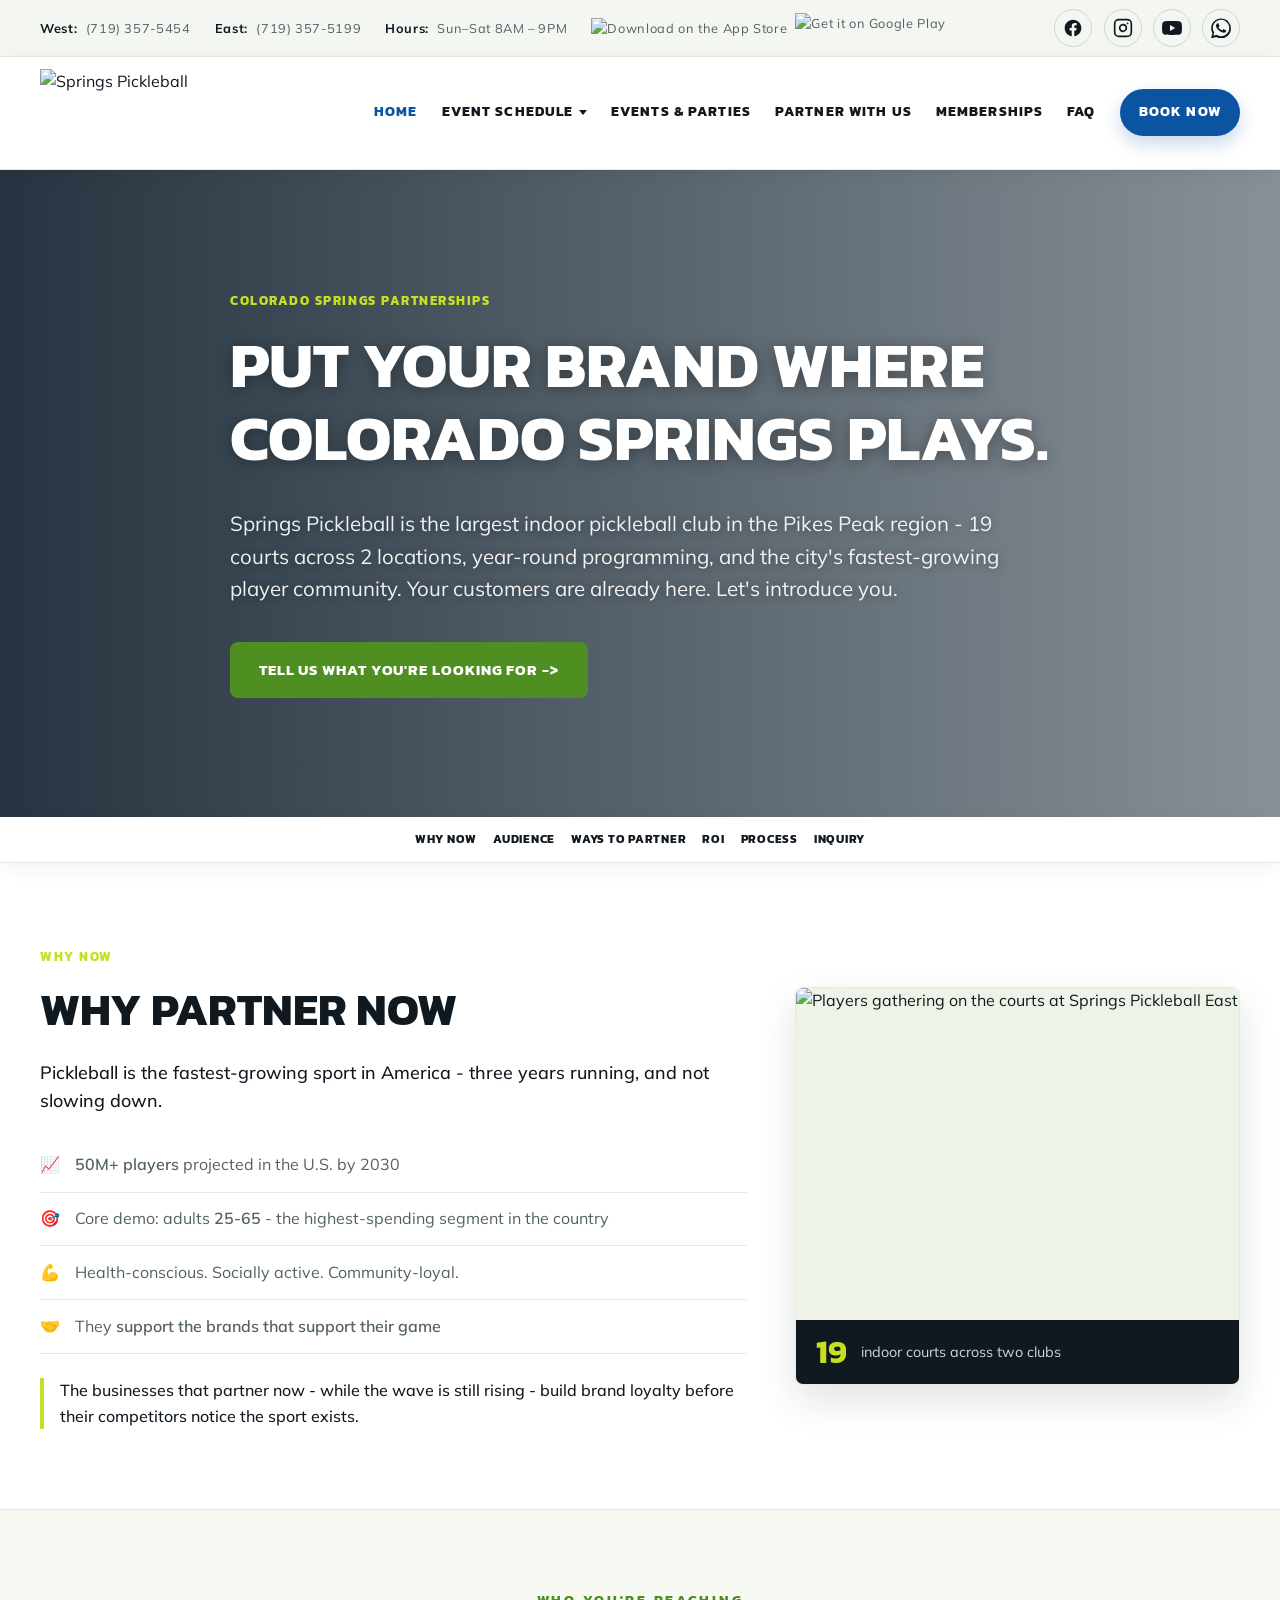
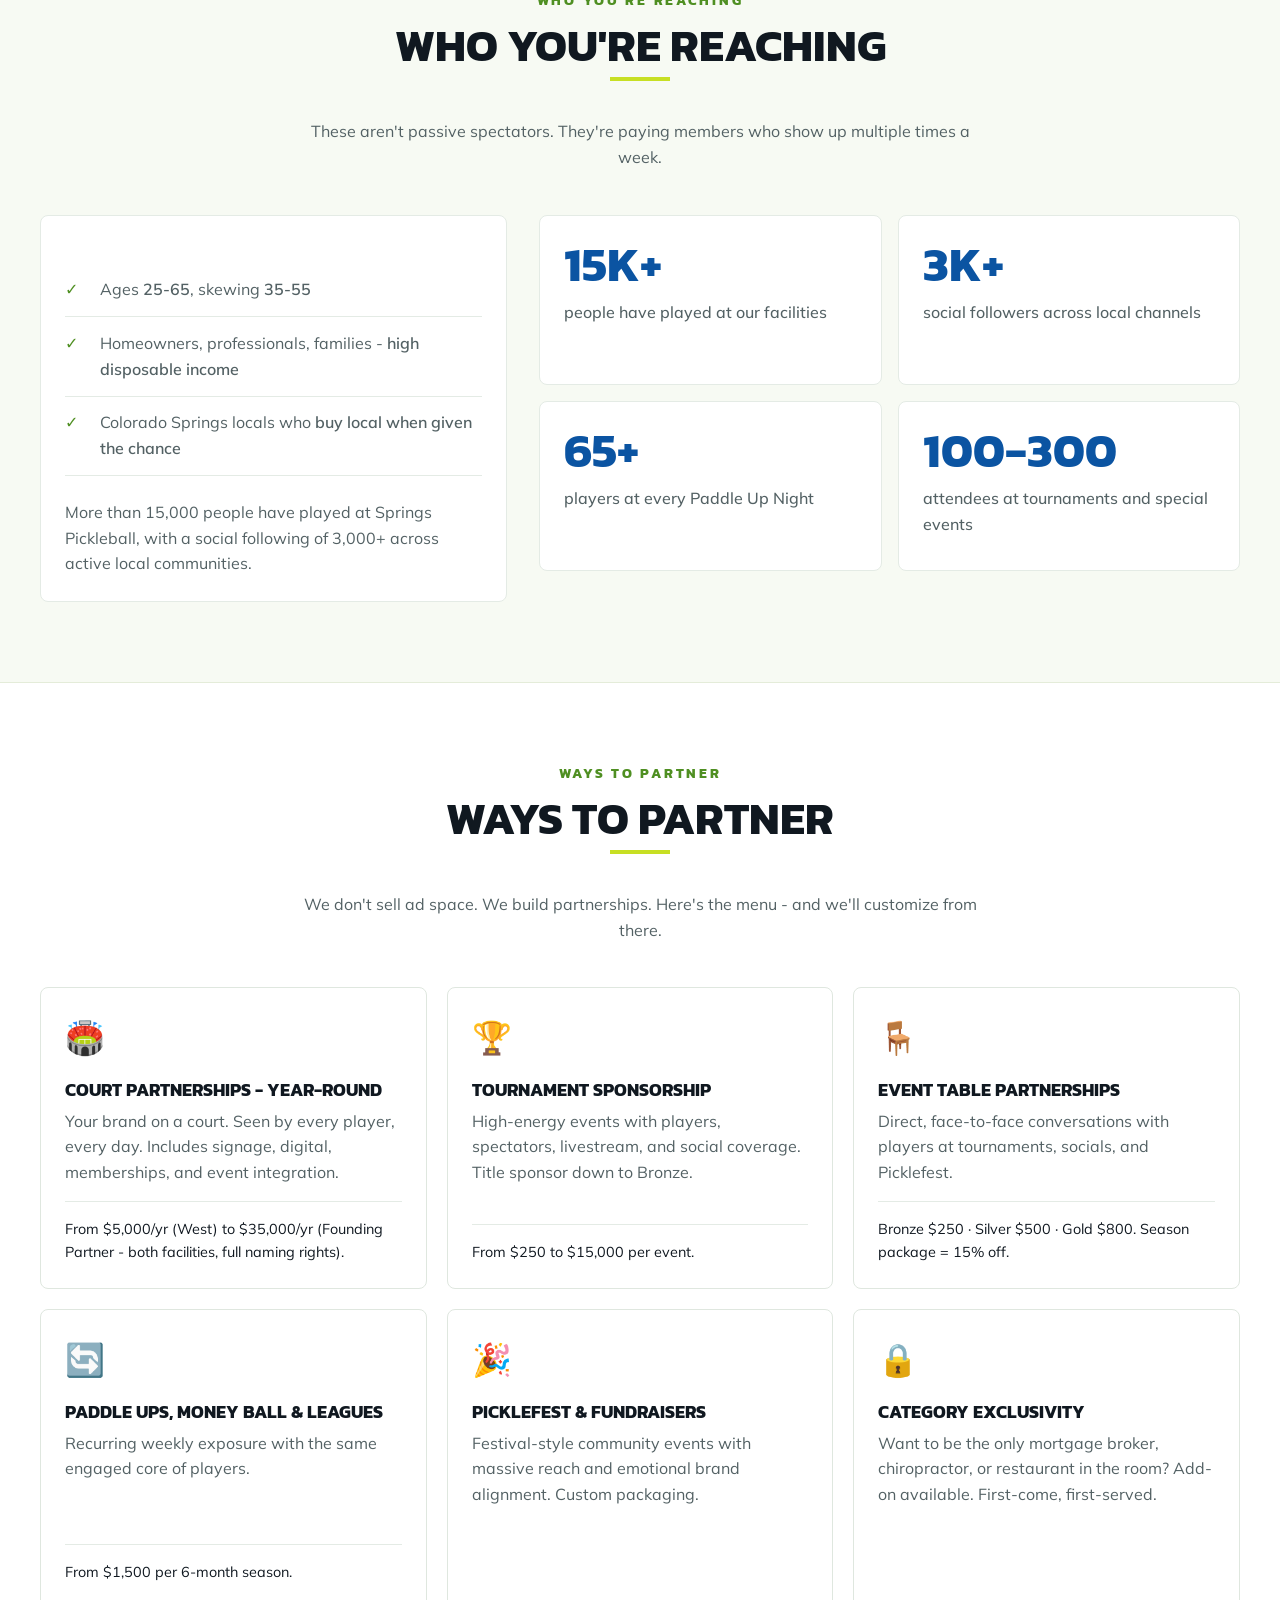
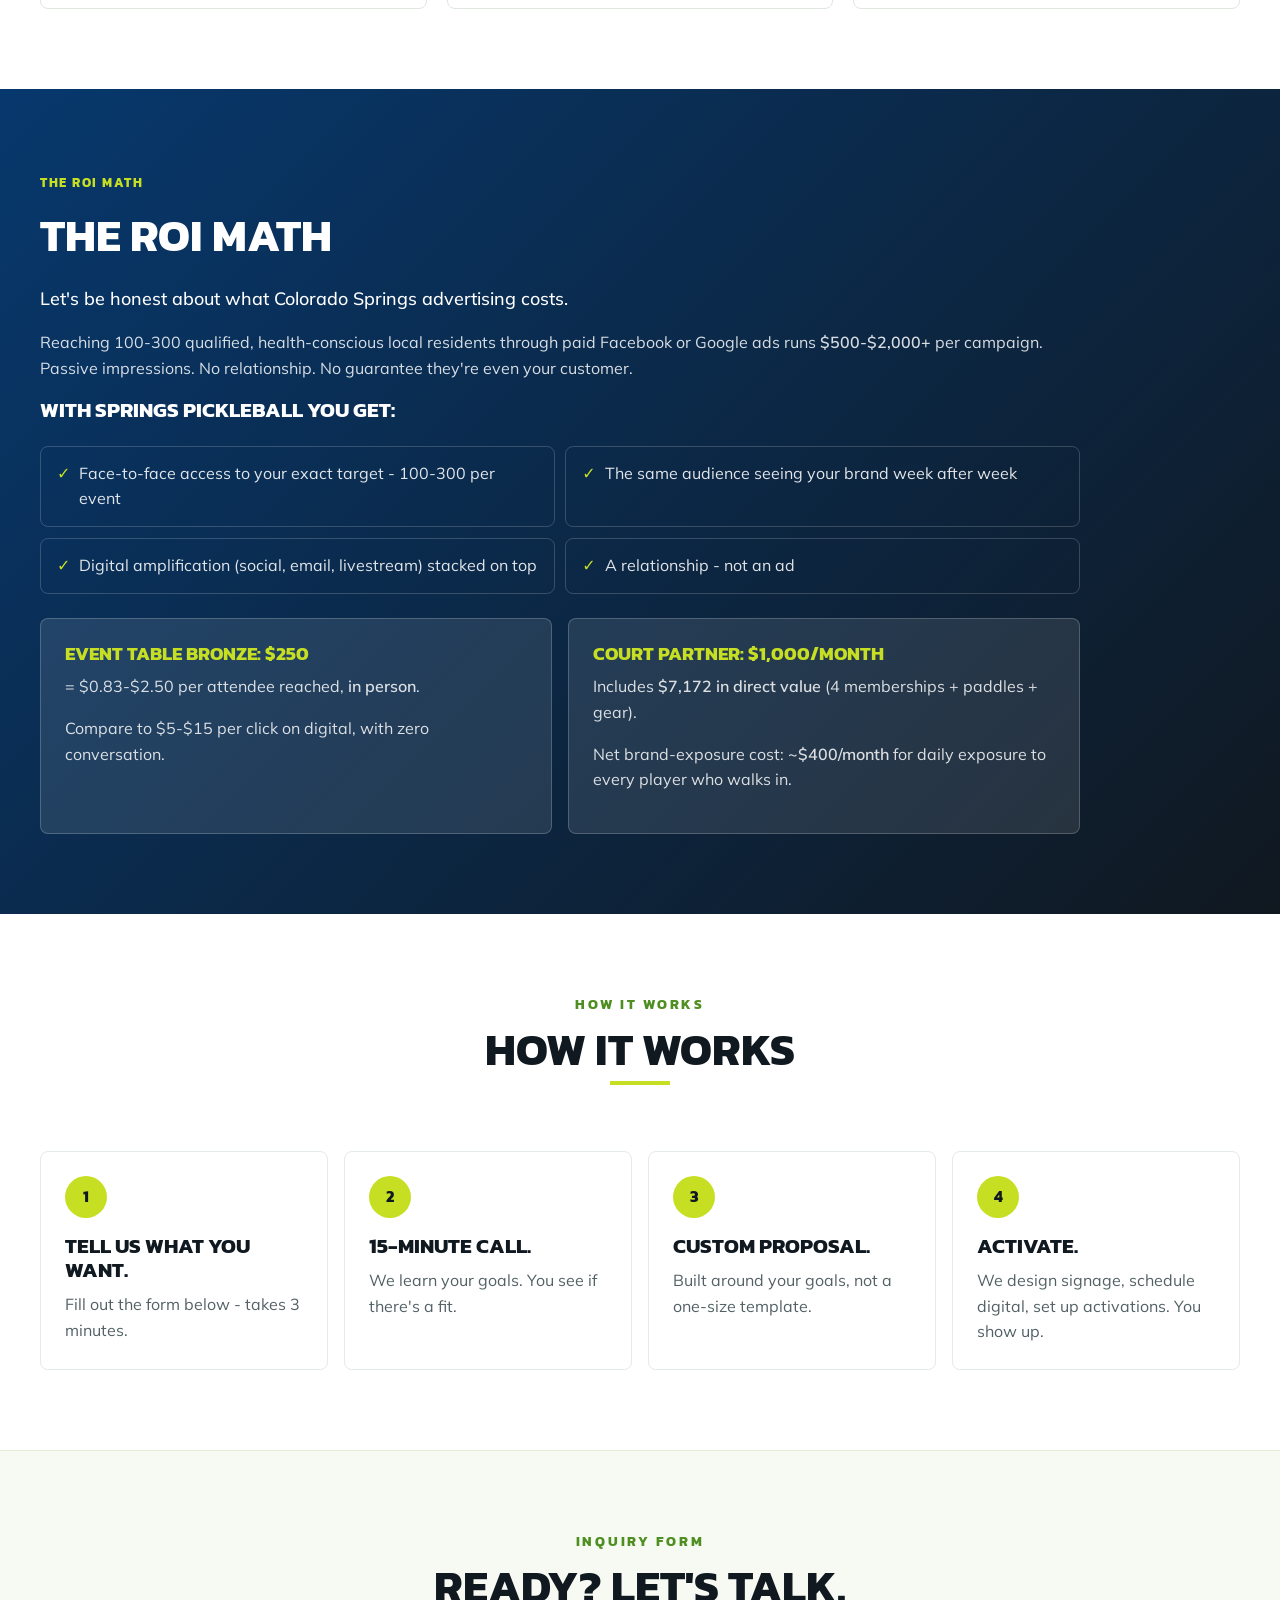
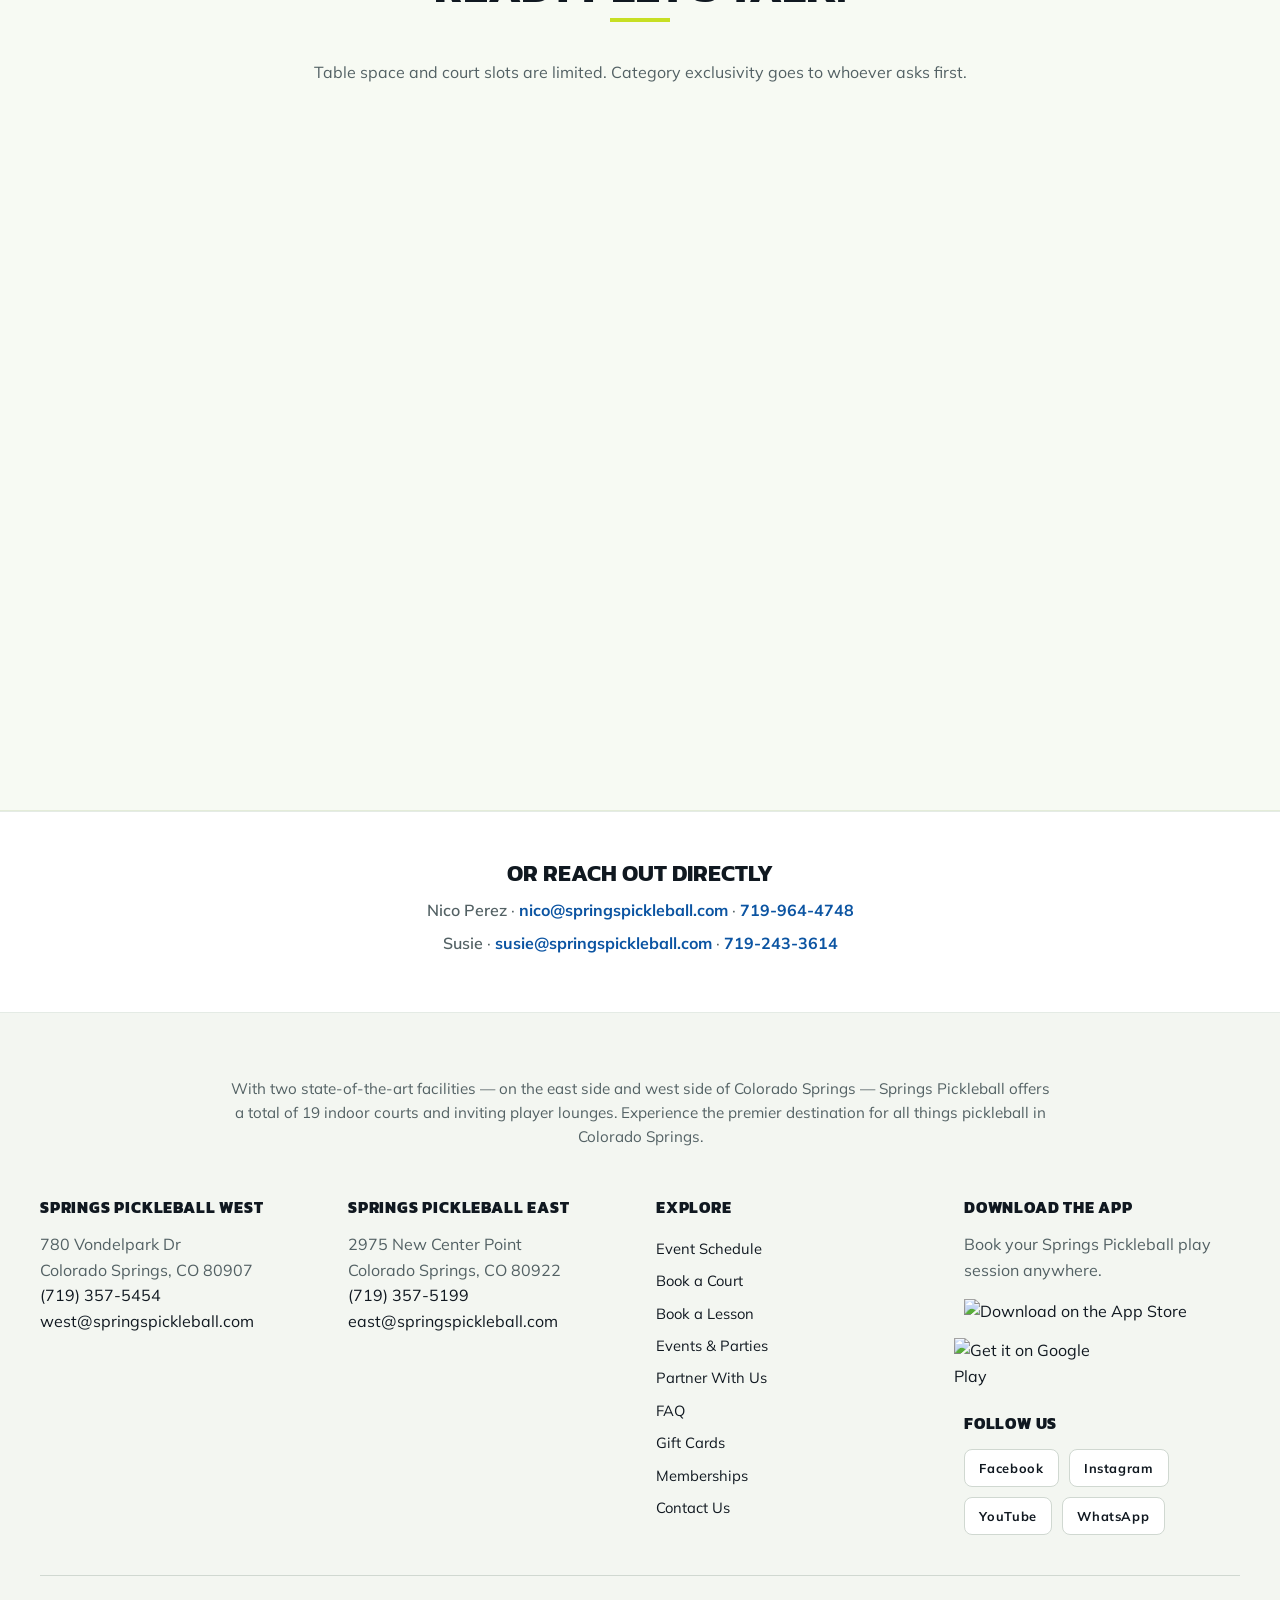
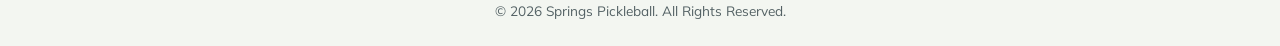
==== become-a-sponsor/index.html @ 38c7b963 "fix book now button" ====
<!DOCTYPE html>
<html lang="en">
<head>
<meta charset="UTF-8">
<meta name="viewport" content="width=device-width, initial-scale=1">
<title>Sponsor Springs Pickleball — Colorado Springs Partnerships</title>
<meta name="description" content="Partner with Colorado Springs' largest indoor pickleball community. Court, tournament, event table, and vendor sponsorships starting at $250. Get a custom proposal.">
<link rel="canonical" href="https://springspickleball.com/become-a-sponsor/">
<meta property="og:type" content="website">
<meta property="og:site_name" content="Springs Pickleball">
<meta property="og:title" content="Sponsor Springs Pickleball — Colorado Springs Partnerships">
<meta property="og:description" content="Partner with Colorado Springs' largest indoor pickleball community. Court, tournament, event table, and vendor sponsorships starting at $250. Get a custom proposal.">
<meta property="og:url" content="https://springspickleball.com/become-a-sponsor/">
<meta property="og:image" content="https://springspickleball.com/images/east-primary-overview-people.jpg">
<meta name="twitter:card" content="summary_large_image">
<meta name="twitter:title" content="Sponsor Springs Pickleball — Colorado Springs Partnerships">
<meta name="twitter:description" content="Partner with Colorado Springs' largest indoor pickleball community. Court, tournament, event table, and vendor sponsorships starting at $250.">
<meta name="twitter:image" content="https://springspickleball.com/images/east-primary-overview-people.jpg">
<script type="application/ld+json">
{
  "@context": "https://schema.org",
  "@type": "SportsActivityLocation",
  "@id": "https://springspickleball.com/#business",
  "name": "Springs Pickleball",
  "url": "https://springspickleball.com/",
  "image": "https://springspickleball.com/images/east-primary-overview-people.jpg",
  "description": "Indoor pickleball club in Colorado Springs with 19 courts across West and East locations, level-based open play, tournaments, lessons, events, memberships, and AI court cameras.",
  "sport": "Pickleball",
  "priceRange": "$$",
  "sameAs": [
    "https://www.facebook.com/profile.php?id=100082905789301",
    "https://www.instagram.com/springspickleball/",
    "https://www.youtube.com/@SpringsPickleballClub"
  ],
  "department": [
    {
      "@type": "SportsActivityLocation",
      "name": "Springs Pickleball West",
      "telephone": "+1-719-357-5454",
      "address": {
        "@type": "PostalAddress",
        "streetAddress": "780 Vondelpark Dr",
        "addressLocality": "Colorado Springs",
        "addressRegion": "CO",
        "postalCode": "80907",
        "addressCountry": "US"
      },
      "openingHoursSpecification": [{
        "@type": "OpeningHoursSpecification",
        "dayOfWeek": ["Monday","Tuesday","Wednesday","Thursday","Friday","Saturday","Sunday"],
        "opens": "08:00",
        "closes": "21:00"
      }]
    },
    {
      "@type": "SportsActivityLocation",
      "name": "Springs Pickleball East",
      "telephone": "+1-719-357-5199",
      "address": {
        "@type": "PostalAddress",
        "streetAddress": "2975 New Center Point",
        "addressLocality": "Colorado Springs",
        "addressRegion": "CO",
        "postalCode": "80922",
        "addressCountry": "US"
      },
      "openingHoursSpecification": [{
        "@type": "OpeningHoursSpecification",
        "dayOfWeek": ["Monday","Tuesday","Wednesday","Thursday","Friday","Saturday","Sunday"],
        "opens": "08:00",
        "closes": "21:00"
      }]
    }
  ]
}
</script>
<link rel="icon" href="/images/logo.png">
<link rel="preconnect" href="https://fonts.googleapis.com">
<link rel="preconnect" href="https://fonts.gstatic.com" crossorigin>
<link rel="preload" as="style" href="https://fonts.googleapis.com/css2?family=Kanit:wght@600;700;800;900&family=Mulish:wght@400;500;600;700&display=swap">
<link href="https://fonts.googleapis.com/css2?family=Kanit:wght@600;700;800;900&family=Mulish:wght@400;500;600;700&display=swap" rel="stylesheet">
<link rel="stylesheet" href="/styles.css">
<!-- PostHog analytics -->
<script>
    !function(t,e){var o,n,p,r;e.__SV||(window.posthog && window.posthog.__loaded)||(window.posthog=e,e._i=[],e.init=function(i,s,a){function g(t,e){var o=e.split(".");2==o.length&&(t=t[o[0]],e=o[1]),t[e]=function(){t.push([e].concat(Array.prototype.slice.call(arguments,0)))}}(p=t.createElement("script")).type="text/javascript",p.crossOrigin="anonymous",p.async=!0,p.src=s.api_host.replace(".i.posthog.com","-assets.i.posthog.com")+"/static/array.js",(r=t.getElementsByTagName("script")[0]).parentNode.insertBefore(p,r);var u=e;for(void 0!==a?u=e[a]=[]:a="posthog",u.people=u.people||[],u.toString=function(t){var e="posthog";return"posthog"!==a&&(e+="."+a),t||(e+=" (stub)"),e},u.people.toString=function(){return u.toString(1)+".people (stub)"},o="Ai Ri init Vi Yi Rr zi Gi Zi capture calculateEventProperties en register register_once register_for_session unregister unregister_for_session sn getFeatureFlag getFeatureFlagPayload getFeatureFlagResult isFeatureEnabled reloadFeatureFlags updateFlags updateEarlyAccessFeatureEnrollment getEarlyAccessFeatures on onFeatureFlags onSurveysLoaded onSessionId getSurveys getActiveMatchingSurveys renderSurvey displaySurvey cancelPendingSurvey canRenderSurvey canRenderSurveyAsync an identify setPersonProperties group resetGroups setPersonPropertiesForFlags resetPersonPropertiesForFlags setGroupPropertiesForFlags resetGroupPropertiesForFlags reset setIdentity clearIdentity get_distinct_id getGroups get_session_id get_session_replay_url alias set_config startSessionRecording stopSessionRecording sessionRecordingStarted captureException addExceptionStep captureLog startExceptionAutocapture stopExceptionAutocapture loadToolbar get_property getSessionProperty rn Ki createPersonProfile setInternalOrTestUser nn $i hn opt_in_capturing opt_out_capturing has_opted_in_capturing has_opted_out_capturing get_explicit_consent_status is_capturing clear_opt_in_out_capturing Xi debug Mr tn getPageViewId captureTraceFeedback captureTraceMetric Di".split(" "),n=0;n<o.length;n++)g(u,o[n]);e._i.push([i,s,a])},e.__SV=1)}(document,window.posthog||[]);
    posthog.init('phc_vF6eUVDUjHxFuzRYnQdYyFNWEmRdH77WgLQWCtuxiQvF', {
        api_host: 'https://us.i.posthog.com',
        defaults: '2026-01-30',
        person_profiles: 'identified_only',
    })
</script>
</head>
<body>

<div class="utility-bar">
  <div class="container">
    <div class="utility-info">
      <span><strong>West:</strong> <a href="tel:17193575454">(719) 357-5454</a></span>
      <span><strong>East:</strong> <a href="tel:17193575199">(719) 357-5199</a></span>
      <span><strong>Hours:</strong> Sun–Sat 8AM – 9PM</span>
      <span class="utility-apps">
        <a href="https://apps.apple.com/us/app/springs-pickleball/id6746125979" target="_blank" rel="noopener" class="app-badge apple" aria-label="Download on the App Store">
          <img src="/images/app-store-badge.svg" alt="Download on the App Store" loading="lazy" decoding="async">
        </a>
        <a href="https://play.google.com/store/apps/details?id=com.courtreserve.springpickvondelpark" target="_blank" rel="noopener" class="app-badge google" aria-label="Get it on Google Play">
          <img src="/images/google-play-badge.png" alt="Get it on Google Play" loading="lazy" decoding="async">
        </a>
      </span>
    </div>
    <div class="utility-social">
      <a href="https://www.facebook.com/profile.php?id=100082905789301" target="_blank" rel="noopener" aria-label="Facebook"><svg xmlns="http://www.w3.org/2000/svg" viewBox="0 0 24 24" fill="currentColor" aria-hidden="true"><path d="M22 12.06C22 6.5 17.52 2 12 2S2 6.5 2 12.06C2 17.08 5.66 21.24 10.44 22v-7.03H7.9v-2.91h2.54V9.85c0-2.52 1.49-3.91 3.77-3.91 1.09 0 2.24.2 2.24.2v2.47h-1.26c-1.24 0-1.63.77-1.63 1.57v1.89h2.77l-.44 2.91h-2.33V22C18.34 21.24 22 17.08 22 12.06z"/></svg></a>
      <a href="https://www.instagram.com/springspickleball/" target="_blank" rel="noopener" aria-label="Instagram"><svg xmlns="http://www.w3.org/2000/svg" viewBox="0 0 24 24" fill="none" stroke="currentColor" stroke-width="2" stroke-linecap="round" stroke-linejoin="round" aria-hidden="true"><rect width="20" height="20" x="2" y="2" rx="5"/><path d="M16 11.37A4 4 0 1 1 12.63 8 4 4 0 0 1 16 11.37z"/><path d="M17.5 6.5h.01"/></svg></a>
      <a href="https://www.youtube.com/@SpringsPickleballClub" target="_blank" rel="noopener" aria-label="YouTube"><svg xmlns="http://www.w3.org/2000/svg" viewBox="0 0 24 24" fill="currentColor" aria-hidden="true"><path d="M23.5 6.2a3 3 0 0 0-2.1-2.1C19.5 3.6 12 3.6 12 3.6s-7.5 0-9.4.5A3 3 0 0 0 .5 6.2 31.6 31.6 0 0 0 0 12a31.6 31.6 0 0 0 .5 5.8 3 3 0 0 0 2.1 2.1c1.9.5 9.4.5 9.4.5s7.5 0 9.4-.5a3 3 0 0 0 2.1-2.1A31.6 31.6 0 0 0 24 12a31.6 31.6 0 0 0-.5-5.8zM9.6 15.5v-7l6.2 3.5-6.2 3.5z"/></svg></a>
      <a href="https://chat.whatsapp.com/K9vtiqorP8m2vQCubyhikW?mode=r_c" target="_blank" rel="noopener" aria-label="WhatsApp"><svg xmlns="http://www.w3.org/2000/svg" viewBox="0 0 24 24" fill="currentColor" aria-hidden="true"><path d="M17.47 14.38c-.3-.15-1.76-.87-2.03-.97-.27-.1-.47-.15-.67.15-.2.3-.77.97-.94 1.17-.17.2-.35.22-.64.07-.3-.15-1.26-.46-2.39-1.48-.88-.79-1.48-1.76-1.65-2.06-.17-.3-.02-.46.13-.61.13-.13.3-.35.44-.52.15-.17.2-.3.3-.5.1-.2.05-.37-.02-.52-.08-.15-.67-1.61-.92-2.21-.24-.58-.49-.5-.67-.51h-.57c-.2 0-.52.07-.79.37-.27.3-1.04 1.02-1.04 2.48s1.07 2.88 1.21 3.08c.15.2 2.1 3.2 5.08 4.49.71.31 1.26.49 1.7.62.71.23 1.36.2 1.87.12.57-.08 1.76-.72 2-1.41.25-.69.25-1.29.17-1.41-.07-.12-.27-.2-.57-.35M12.05 21.79H12a9.9 9.9 0 0 1-5.03-1.38l-.36-.21-3.74.98 1-3.64-.23-.37A9.86 9.86 0 0 1 2.16 12c0-5.45 4.43-9.89 9.9-9.89 2.63 0 5.11 1.03 6.97 2.9a9.83 9.83 0 0 1 2.9 6.99c-.01 5.45-4.44 9.89-9.89 9.89m8.42-18.29A11.82 11.82 0 0 0 12.04.5C5.49.5.16 5.83.15 12.39c0 2.1.55 4.14 1.59 5.95L.06 24.5l6.3-1.65A11.88 11.88 0 0 0 12.05 24.5h.01c6.55 0 11.89-5.33 11.89-11.89a11.82 11.82 0 0 0-3.49-8.41"/></svg></a>
    </div>
  </div>
</div>

<header class="site-header">
  <div class="nav">
    <div class="nav-left">
      <a href="/" class="logo" aria-label="Springs Pickleball home">
        <img src="/images/logo.png" alt="Springs Pickleball">
      </a>
      <div class="pref-widget" id="prefWidget" hidden>
        <button type="button" class="pref-chip" data-pref="location">West</button>
        <button type="button" class="pref-chip" data-pref="access">Guest</button>
      </div>
    </div>
    <button class="nav-toggle" aria-label="Toggle menu" aria-expanded="false">☰</button>
    <ul class="nav-links">
      <li><a href="/">Home</a></li>
      <li class="has-dropdown">
        <a href="/events.html">Event Schedule <span class="chev"></span></a>
        <div class="megamenu">
          <div>
            <h5>West Colorado Springs</h5>
            <ul>
              <li><a href="https://app.courtreserve.com/online/publicbookings/8778?tab=explore" target="_blank" rel="noopener">All West Events</a></li>
              <li><a href="https://app.courtreserve.com/Online/Events/List/8778/GBT6FTIB7O8778" target="_blank" rel="noopener">Open Play</a></li>
              <li><a href="https://app.courtreserve.com/Online/Events/List/8778/YJTXG2EIEE8778" target="_blank" rel="noopener">Clinics &amp; Lessons</a></li>
              <li><a href="https://springspickleballtournaments.com" target="_blank" rel="noopener">Tournaments</a></li>
              <li><a href="https://app.courtreserve.com/Online/Events/List/8778/IEK4J2VCGD8778" target="_blank" rel="noopener">Free Intro to Pickleball</a></li>
              <li><a href="https://app.courtreserve.com/Online/Events/List/8778/KSG26IIQZ88778" target="_blank" rel="noopener">DUPR Events</a></li>
              <li><a href="https://app.courtreserve.com/Online/Events/List/8778/ZD9HYWGL548778" target="_blank" rel="noopener">Social Events</a></li>
            </ul>
          </div>
          <div>
            <h5>East Colorado Springs</h5>
            <ul>
              <li><a href="https://app.courtreserve.com/online/publicbookings/15687?tab=explore" target="_blank" rel="noopener">All East Events</a></li>
              <li><a href="https://app.courtreserve.com/Online/Events/List/15687/GBT6FTIB7O8778" target="_blank" rel="noopener">Open Play</a></li>
              <li><a href="https://app.courtreserve.com/Online/Events/List/15687/QMVL8Z1WB18778" target="_blank" rel="noopener">Clinics &amp; Lessons</a></li>
              <li><a href="https://springspickleballtournaments.com" target="_blank" rel="noopener">Tournaments</a></li>
              <li><a href="https://app.courtreserve.com/Online/Events/List/15687/IEK4J2VCGD8778" target="_blank" rel="noopener">Free Intro to Pickleball</a></li>
              <li><a href="https://app.courtreserve.com/Online/Events/List/15687/KSG26IIQZ88778" target="_blank" rel="noopener">DUPR Events</a></li>
              <li><a href="https://app.courtreserve.com/Online/Events/List/15687/AKGXI2B2O78778" target="_blank" rel="noopener">Social Events</a></li>
              <li><a href="https://app.courtreserve.com/Online/Events/List/15687/Q3OUIZPZML15687" target="_blank" rel="noopener">Youth Programs</a></li>
            </ul>
          </div>
        </div>
      </li>
      <li><a href="/events-parties.html">Events &amp; Parties</a></li>
      <li><a href="/become-a-sponsor/">Partner With Us</a></li>
      <li><a href="/memberships.html">Memberships</a></li>
      <li><a href="/faq.html">FAQ</a></li>
      <li><a href="/book.html" class="nav-cta" data-open-book-modal>Book Now</a></li>
    </ul>
  </div>
</header>
<div class="book-modal-overlay" id="bookModalOverlay" hidden>
  <div class="book-modal" role="dialog" aria-modal="true" aria-labelledby="bookModalTitle">
    <button type="button" class="book-modal-close" aria-label="Close">&times;</button>
    <h3 id="bookModalTitle">Book a Court</h3>

    <div class="toggle-group book-modal-toggle" role="group" aria-label="Choose location">
      <button type="button" data-book-toggle="location" data-value="west" class="active">West</button>
      <button type="button" data-book-toggle="location" data-value="east">East</button>
    </div>

    <div class="toggle-group book-modal-toggle" role="group" aria-label="Choose account status">
      <button type="button" data-book-toggle="access" data-value="guest" class="active">Guest<span class="toggle-sub">no account</span></button>
      <button type="button" data-book-toggle="access" data-value="member">Member<span class="toggle-sub">any account</span></button>
    </div>

    <a href="https://app.courtreserve.com/online/publicbookings/8778" id="bookModalGo" class="btn book-modal-go" target="_blank" rel="noopener">Continue to Booking</a>
  </div>
</div>

<main class="sponsor-page">
  <section id="hero" class="sponsor-hero">
    <div class="container">
      <div class="sponsor-hero-copy reveal">
        <span class="eyebrow">Colorado Springs Partnerships</span>
        <h1>Put your brand where Colorado Springs plays.</h1>
        <p class="lead">Springs Pickleball is the largest indoor pickleball club in the Pikes Peak region - 19 courts across 2 locations, year-round programming, and the city's fastest-growing player community. Your customers are already here. Let's introduce you.</p>
        <a href="#form" class="btn btn-accent sponsor-hero-cta" data-sponsor-event="sponsor_hero_cta_click">Tell us what you're looking for -&gt;</a>
      </div>
    </div>
  </section>

  <nav class="sponsor-jump-nav" aria-label="Sponsor page sections">
    <div class="container">
      <a href="#why-now">Why Now</a>
      <a href="#audience">Audience</a>
      <a href="#partnerships">Ways to Partner</a>
      <a href="#roi">ROI</a>
      <a href="#process">Process</a>
      <a href="#form">Inquiry</a>
    </div>
  </nav>

  <section id="why-now" class="block sponsor-why-now">
    <div class="container">
      <div class="sponsor-split reveal">
        <div class="sponsor-copy">
          <span class="eyebrow">Why Now</span>
          <h2>Why partner now</h2>
          <p class="section-lead">Pickleball is the fastest-growing sport in America - three years running, and not slowing down.</p>
          <ul class="icon-list">
            <li><span aria-hidden="true">📈</span><strong>50M+ players</strong> projected in the U.S. by 2030</li>
            <li><span aria-hidden="true">🎯</span>Core demo: adults <strong>25-65</strong> - the highest-spending segment in the country</li>
            <li><span aria-hidden="true">💪</span>Health-conscious. Socially active. Community-loyal.</li>
            <li><span aria-hidden="true">🤝</span>They <strong>support the brands that support their game</strong></li>
          </ul>
          <p class="highlight-line">The businesses that partner now - while the wave is still rising - build brand loyalty before their competitors notice the sport exists.</p>
        </div>
        <div class="sponsor-image-card">
          <img src="/images/east-primary-overview-people.jpg" alt="Players gathering on the courts at Springs Pickleball East" loading="lazy" decoding="async">
          <div class="stat-ribbon"><strong>19</strong><span>indoor courts across two clubs</span></div>
        </div>
      </div>
    </div>
  </section>

  <section id="audience" class="block alt sponsor-audience">
    <div class="container">
      <div class="section-head reveal">
        <span class="eyebrow">Who You're Reaching</span>
        <h2>Who you're reaching</h2>
        <p>These aren't passive spectators. They're paying members who show up multiple times a week.</p>
      </div>
      <div class="audience-layout reveal-stagger">
        <div class="audience-copy">
          <ul class="check-list">
            <li>Ages <strong>25-65</strong>, skewing <strong>35-55</strong></li>
            <li>Homeowners, professionals, families - <strong>high disposable income</strong></li>
            <li>Colorado Springs locals who <strong>buy local when given the chance</strong></li>
          </ul>
          <p>More than 15,000 people have played at Springs Pickleball, with a social following of 3,000+ across active local communities.</p>
        </div>
        <div class="audience-stats">
          <div class="stat-block"><strong>15K+</strong><span>people have played at our facilities</span></div>
          <div class="stat-block"><strong>3K+</strong><span>social followers across local channels</span></div>
          <div class="stat-block"><strong>65+</strong><span>players at every Paddle Up Night</span></div>
          <div class="stat-block"><strong>100-300</strong><span>attendees at tournaments and special events</span></div>
        </div>
      </div>
    </div>
  </section>

  <section id="partnerships" class="block sponsor-partnerships">
    <div class="container">
      <div class="section-head reveal">
        <span class="eyebrow">Ways to Partner</span>
        <h2>Ways to partner</h2>
        <p>We don't sell ad space. We build partnerships. Here's the menu - and we'll customize from there.</p>
      </div>
      <div class="partnership-grid reveal-stagger">
        <a class="partner-card" href="#form" data-interest="Court Partnerships" data-sponsor-event="sponsor_card_click"><span class="card-icon" aria-hidden="true">🏟️</span><h3>Court Partnerships - Year-Round</h3><p>Your brand on a court. Seen by every player, every day. Includes signage, digital, memberships, and event integration.</p><p class="price-line">From $5,000/yr (West) to $35,000/yr (Founding Partner - both facilities, full naming rights).</p></a>
        <a class="partner-card" href="#form" data-interest="Tournament Sponsorship" data-sponsor-event="sponsor_card_click"><span class="card-icon" aria-hidden="true">🏆</span><h3>Tournament Sponsorship</h3><p>High-energy events with players, spectators, livestream, and social coverage. Title sponsor down to Bronze.</p><p class="price-line">From $250 to $15,000 per event.</p></a>
        <a class="partner-card" href="#form" data-interest="Event Table Partnerships" data-sponsor-event="sponsor_card_click"><span class="card-icon" aria-hidden="true">🪑</span><h3>Event Table Partnerships</h3><p>Direct, face-to-face conversations with players at tournaments, socials, and Picklefest.</p><p class="price-line">Bronze $250 · Silver $500 · Gold $800. Season package = 15% off.</p></a>
        <a class="partner-card" href="#form" data-interest="Paddle Ups, Money Ball & Leagues" data-sponsor-event="sponsor_card_click"><span class="card-icon" aria-hidden="true">🔄</span><h3>Paddle Ups, Money Ball &amp; Leagues</h3><p>Recurring weekly exposure with the same engaged core of players.</p><p class="price-line">From $1,500 per 6-month season.</p></a>
        <a class="partner-card" href="#form" data-interest="Picklefest & Fundraisers" data-sponsor-event="sponsor_card_click"><span class="card-icon" aria-hidden="true">🎉</span><h3>Picklefest &amp; Fundraisers</h3><p>Festival-style community events with massive reach and emotional brand alignment. Custom packaging.</p></a>
        <a class="partner-card" href="#form" data-interest="Category Exclusivity" data-sponsor-event="sponsor_card_click"><span class="card-icon" aria-hidden="true">🔒</span><h3>Category Exclusivity</h3><p>Want to be the only mortgage broker, chiropractor, or restaurant in the room? Add-on available. First-come, first-served.</p></a>
      </div>
    </div>
  </section>

  <section id="roi" class="sponsor-roi">
    <div class="container">
      <div class="roi-panel reveal">
        <span class="eyebrow">The ROI Math</span>
        <h2>The ROI math</h2>
        <p class="section-lead">Let's be honest about what Colorado Springs advertising costs.</p>
        <p>Reaching 100-300 qualified, health-conscious local residents through paid Facebook or Google ads runs <strong>$500-$2,000+</strong> per campaign. Passive impressions. No relationship. No guarantee they're even your customer.</p>
        <h3>With Springs Pickleball you get:</h3>
        <ul class="roi-list">
          <li>Face-to-face access to your exact target - 100-300 per event</li>
          <li>The same audience seeing your brand week after week</li>
          <li>Digital amplification (social, email, livestream) stacked on top</li>
          <li>A relationship - not an ad</li>
        </ul>
        <div class="roi-boxes">
          <div class="roi-box"><h3>Event Table Bronze: $250</h3><p>= $0.83-$2.50 per attendee reached, <strong>in person</strong>.</p><p>Compare to $5-$15 per click on digital, with zero conversation.</p></div>
          <div class="roi-box"><h3>Court Partner: $1,000/month</h3><p>Includes <strong>$7,172 in direct value</strong> (4 memberships + paddles + gear).</p><p>Net brand-exposure cost: <strong>~$400/month</strong> for daily exposure to every player who walks in.</p></div>
        </div>
      </div>
    </div>
  </section>

  <section id="process" class="block sponsor-process">
    <div class="container">
      <div class="section-head reveal">
        <span class="eyebrow">How It Works</span>
        <h2>How it works</h2>
      </div>
      <div class="process-grid reveal-stagger">
        <div class="process-step"><span>1</span><h3>Tell us what you want.</h3><p>Fill out the form below - takes 3 minutes.</p></div>
        <div class="process-step"><span>2</span><h3>15-minute call.</h3><p>We learn your goals. You see if there's a fit.</p></div>
        <div class="process-step"><span>3</span><h3>Custom proposal.</h3><p>Built around your goals, not a one-size template.</p></div>
        <div class="process-step"><span>4</span><h3>Activate.</h3><p>We design signage, schedule digital, set up activations. You show up.</p></div>
      </div>
    </div>
  </section>

  <section id="form" class="block alt sponsor-form-section">
    <div class="container">
      <div class="section-head reveal">
        <span class="eyebrow">Inquiry Form</span>
        <h2>Ready? Let's talk.</h2>
        <p>Table space and court slots are limited. Category exclusivity goes to whoever asks first.</p>
      </div>
      <div class="contact-form-embed reveal">
        <iframe loading="lazy" title="Sponsorship inquiry form" src="https://translucent-punishment-2cb.notion.site/ebd//36437c4129098075b1eeec6118161fb7" width="100%" height="600" frameborder="0" allowfullscreen=""></iframe>
      </div>
    </div>
  </section>

  <section id="contact" class="sponsor-contact">
    <div class="container reveal">
      <h2>Or reach out directly</h2>
      <p><strong>Nico Perez</strong> · <a href="mailto:nico@springspickleball.com" data-sponsor-event="sponsor_contact_click">nico@springspickleball.com</a> · <a href="tel:17199644748" data-sponsor-event="sponsor_contact_click">719-964-4748</a></p>
      <p><strong>Susie</strong> · <a href="mailto:susie@springspickleball.com" data-sponsor-event="sponsor_contact_click">susie@springspickleball.com</a> · <a href="tel:17192433614" data-sponsor-event="sponsor_contact_click">719-243-3614</a></p>
    </div>
  </section>
</main>

<footer class="site-footer">
  <div class="container">
    <p class="footer-intro">With two state-of-the-art facilities — on the east side and west side of Colorado Springs — Springs Pickleball offers a total of 19 indoor courts and inviting player lounges. Experience the premier destination for all things pickleball in Colorado Springs.</p>
    <div class="footer-grid">
      <div>
        <h4>Springs Pickleball West</h4>
        <p>780 Vondelpark Dr<br>Colorado Springs, CO 80907<br><a href="tel:17193575454">(719) 357-5454</a><br><a href="mailto:west@springspickleball.com">west@springspickleball.com</a></p>
      </div>
      <div>
        <h4>Springs Pickleball East</h4>
        <p>2975 New Center Point<br>Colorado Springs, CO 80922<br><a href="tel:17193575199">(719) 357-5199</a><br><a href="mailto:east@springspickleball.com">east@springspickleball.com</a></p>
      </div>
      <div>
        <h4>Explore</h4>
        <ul>
          <li><a href="/events.html">Event Schedule</a></li>
          <li><a href="/book.html">Book a Court</a></li>
          <li><a href="/instructors.html">Book a Lesson</a></li>
          <li><a href="/events-parties.html">Events &amp; Parties</a></li>
          <li><a href="/become-a-sponsor/">Partner With Us</a></li>
          <li><a href="/faq.html">FAQ</a></li>
          <li><a href="https://shop.springspickleball.com" target="_blank" rel="noopener">Gift Cards</a></li>
          <li><a href="/memberships.html">Memberships</a></li>
          <li><a href="/contact.html">Contact Us</a></li>
        </ul>
      </div>
      <div>
        <h4>Download The App</h4>
        <p>Book your Springs Pickleball play session anywhere.</p>
        <div class="footer-apps">
          <a href="https://apps.apple.com/us/app/springs-pickleball/id6746125979" target="_blank" rel="noopener" class="app-badge apple" aria-label="Download on the App Store">
            <img src="/images/app-store-badge.svg" alt="Download on the App Store" loading="lazy" decoding="async">
          </a>
          <a href="https://play.google.com/store/apps/details?id=com.courtreserve.springpickvondelpark" target="_blank" rel="noopener" class="app-badge google" aria-label="Get it on Google Play">
            <img src="/images/google-play-badge.png" alt="Get it on Google Play" loading="lazy" decoding="async">
          </a>
        </div>
        <h4 style="margin-top:1.5rem;">Follow Us</h4>
        <div class="footer-apps footer-social">
          <a href="https://www.facebook.com/profile.php?id=100082905789301" target="_blank" rel="noopener">Facebook</a>
          <a href="https://www.instagram.com/springspickleball/" target="_blank" rel="noopener">Instagram</a>
          <a href="https://www.youtube.com/@SpringsPickleballClub" target="_blank" rel="noopener">YouTube</a>
          <a href="https://chat.whatsapp.com/K9vtiqorP8m2vQCubyhikW?mode=r_c" target="_blank" rel="noopener">WhatsApp</a>
        </div>
      </div>
    </div>
    <div class="copyright">© <span id="year"></span> Springs Pickleball. All Rights Reserved.</div>
  </div>
</footer>

<div class="mobile-book-bar">
  <div class="bar-inner">
    <a href="https://app.courtreserve.com/online/publicbookings/8778" class="btn" target="_blank" rel="noopener">West Courts</a>
    <a href="https://app.courtreserve.com/online/publicbookings/15687" class="btn" target="_blank" rel="noopener">East Courts</a>
  </div>
</div>

<script src="/main.js"></script>
<script>document.getElementById('year').textContent = new Date().getFullYear();</script>
</body>
</html>
---- styles.css ----
:root {
  --main: #c7df23;
  --main-dark: #aeca1e;
  --green-deep: #4f8f22;
  --accent: #0b54a2;
  --accent-dark: #07386d;
  --court-blue: #123568;
  --court-green: #5e923c;
  --black: #101820;
  --gray: #f3f6f1;
  --white: #ffffff;
  --muted: #536164;
  --max: 1240px;
  --font-body: 'Mulish', system-ui, -apple-system, sans-serif;
  --font-head: 'Kanit', system-ui, -apple-system, sans-serif;
}

* { box-sizing: border-box; }
html { scroll-behavior: smooth; }
body {
  margin: 0;
  font-family: var(--font-body);
  color: var(--black);
  background: var(--white);
  line-height: 1.6;
  overflow-x: hidden;
}
h1, h2, h3, h4 {
  font-family: var(--font-head);
  font-weight: 800;
  line-height: 1.15;
  margin: 0 0 0.5em;
  text-transform: uppercase;
  letter-spacing: 0;
}
h1 { font-size: clamp(2.4rem, 5.5vw, 4rem); }
h2 { font-size: clamp(1.9rem, 3.8vw, 2.8rem); }
h3 { font-size: 1.3rem; }
p { margin: 0 0 1em; }
a { color: var(--black); text-decoration: none; }
a:hover { color: var(--main); }
img { max-width: 100%; height: auto; display: block; }

.container {
  max-width: var(--max);
  margin: 0 auto;
  padding: 0 1.25rem;
}

/* ===== Utility top bar ===== */
.utility-bar {
  background: var(--gray);
  color: var(--muted);
  font-size: 0.8rem;
  letter-spacing: 0.05em;
  border-bottom: 1px solid #e4ebe5;
}
.utility-bar .container {
  display: flex;
  align-items: center;
  justify-content: space-between;
  padding: 0.55rem 1.25rem;
  gap: 1rem;
  flex-wrap: wrap;
}
.utility-bar a { color: var(--muted); }
.utility-bar a:hover { color: var(--accent); }
.utility-info { display: flex; align-items: center; gap: 1.5rem; flex-wrap: wrap; }
.utility-info strong { color: var(--black); font-weight: 700; margin-right: 0.3rem; }
.utility-apps { display: inline-flex; align-items: center; gap: 0.5rem; }
.utility-apps .app-badge img { height: 20px; width: auto; display: block; }
.utility-apps .app-badge.google img { height: 30px; margin: -5px 0; }
.utility-social { display: flex; gap: 0.7rem; align-items: center; }
.utility-social a {
  display: inline-flex;
  width: 38px; height: 38px;
  align-items: center; justify-content: center;
  border: 1px solid #d0d8d1;
  border-radius: 999px;
  color: var(--black);
  font-family: var(--font-head);
  font-weight: 800;
  font-size: 0.72rem;
  text-transform: uppercase;
  transition: background 0.15s, color 0.15s, border-color 0.15s;
}
.utility-social a:hover { background: var(--main); color: var(--black); border-color: var(--main); }
.utility-social svg { width: 20px; height: 20px; display: block; }

/* ===== Site header with mega-menu ===== */
.site-header {
  position: sticky;
  top: 0;
  z-index: 100;
  background: var(--white);
  color: var(--black);
  box-shadow: 0 1px 0 #e4ebe5, 0 4px 18px rgba(16,24,26,0.06);
}
.nav {
  display: flex;
  align-items: center;
  justify-content: space-between;
  padding: 0.75rem 1.25rem;
  max-width: var(--max);
  margin: 0 auto;
  gap: 1.5rem;
}
.nav-left { display: flex; align-items: center; gap: 0.85rem; min-width: 0; }
.nav-left > a.logo { display: inline-flex; align-items: center; gap: 0.6rem; }
.nav a { color: var(--black); }
.logo img {
  height: 88px;
  width: auto;
  display: block;
}
.pref-widget { display: flex; align-items: center; gap: 0.4rem; flex-shrink: 0; }
.pref-widget[hidden] { display: none; }
.pref-chip {
  display: inline-flex;
  align-items: center;
  gap: 0.3rem;
  background: var(--gray);
  border: 1px dashed #b9c4bb;
  border-radius: 999px;
  padding: 0.3rem 0.65rem;
  font-family: var(--font-head);
  font-weight: 700;
  font-size: 0.68rem;
  text-transform: uppercase;
  letter-spacing: 0.04em;
  color: var(--black);
  cursor: pointer;
  transition: background 0.15s, border-color 0.15s;
}
.pref-chip:hover { background: var(--main); border-color: var(--main-dark); }
.pref-chip .pref-chip-icon { font-size: 0.7rem; color: var(--muted); }
.pref-chip:hover .pref-chip-icon { color: var(--black); }
@media (max-width: 640px) {
  .pref-chip { font-size: 0.6rem; padding: 0.25rem 0.5rem; }
}
@media (max-width: 640px) {
  .logo img { height: 64px; }
}

.nav-links {
  display: flex;
  gap: 1.5rem;
  list-style: none;
  margin: 0;
  padding: 0;
  align-items: center;
}
.nav-links > li { position: relative; }
.nav-links > li > a,
.nav-links > li > button {
  font-family: var(--font-head);
  font-weight: 700;
  font-size: 0.88rem;
  text-transform: uppercase;
  letter-spacing: 0.08em;
  padding: 1.5rem 0;
  display: inline-flex;
  align-items: center;
  gap: 0.35rem;
  background: none;
  border: 0;
  color: var(--black);
  cursor: pointer;
  font-family: var(--font-head);
}
.nav-links > li > a.active,
.nav-links > li.open > a,
.nav-links > li.open > button,
.nav-links > li > a:hover,
.nav-links > li > button:hover { color: var(--accent); }
.nav-links .chev {
  display: inline-block;
  width: 0; height: 0;
  border-left: 4px solid transparent;
  border-right: 4px solid transparent;
  border-top: 5px solid currentColor;
  transition: transform 0.15s;
}
.nav-links > li.open .chev { transform: rotate(180deg); }

.nav-links > li > a.nav-cta {
  background: var(--accent);
  color: var(--white) !important;
  padding: 0.75rem 1.2rem !important;
  border-radius: 999px;
  box-shadow: 0 8px 18px rgba(11,84,162,0.22);
  transition: background 0.15s, color 0.15s, box-shadow 0.15s, transform 0.15s;
}
.nav-links > li > a.nav-cta:hover,
.nav-links > li > a.nav-cta.active {
  background: var(--accent-dark);
  color: var(--white) !important;
  box-shadow: 0 10px 22px rgba(7,56,109,0.28);
  transform: translateY(-1px);
}
/* Dropdown (simple) */
.submenu {
  position: absolute;
  top: 100%;
  left: 0;
  min-width: 240px;
  background: var(--white);
  border-top: 3px solid var(--main);
  padding: 0.5rem 0;
  list-style: none;
  margin: 0;
  box-shadow: 0 12px 32px rgba(16,24,26,0.12);
  display: none;
  z-index: 101;
}
.nav-links > li.open > .submenu { display: block; }
.submenu li a {
  display: block;
  padding: 0.65rem 1.2rem;
  font-size: 0.85rem;
  font-weight: 600;
  letter-spacing: 0.02em;
  color: var(--black);
  white-space: nowrap;
}
.submenu li a:hover { background: var(--gray); color: var(--accent); }

/* Mega-menu (Event Schedule) */
.megamenu {
  position: absolute;
  top: 100%;
  left: 50%;
  transform: translateX(-50%);
  min-width: 640px;
  background: var(--white);
  border-top: 3px solid var(--main);
  padding: 1.5rem;
  display: none;
  grid-template-columns: 1fr 1fr;
  gap: 2rem;
  box-shadow: 0 12px 32px rgba(16,24,26,0.12);
  z-index: 101;
}
.nav-links > li.open > .megamenu { display: grid; }
.megamenu h5 {
  color: var(--green-deep);
  font-family: var(--font-head);
  font-size: 0.75rem;
  font-weight: 800;
  letter-spacing: 0.15em;
  text-transform: uppercase;
  margin: 0 0 0.6rem;
  padding-bottom: 0.4rem;
  border-bottom: 1px solid #e4ebe5;
}
.megamenu ul { list-style: none; margin: 0; padding: 0; }
.megamenu li a {
  display: block;
  color: var(--black);
  padding: 0.35rem 0;
  font-size: 0.85rem;
  font-weight: 500;
}
.megamenu li a:hover { color: var(--accent); }
.megamenu .level-group {
  border-top: 1px dashed #e4ebe5;
  margin-top: 0.6rem;
  padding-top: 0.4rem;
}

.nav-toggle {
  display: none;
  background: none;
  border: 0;
  color: var(--black);
  font-size: 1.6rem;
  cursor: pointer;
  padding: 0.5rem;
}

@media (max-width: 980px) {
  .nav-toggle { display: block; }
  .nav-links {
    position: absolute;
    top: 100%;
    left: 0;
    right: 0;
    flex-direction: column;
    gap: 0;
    background: var(--white);
    padding: 0.5rem 0;
    display: none;
    max-height: calc(100vh - 120px);
    overflow-y: auto;
    box-shadow: 0 12px 24px rgba(16,24,26,0.08);
  }
  .nav-links.open { display: flex; }
  .nav-links > li { width: 100%; border-bottom: 1px solid #eef2ef; }
  .nav-links > li > a,
  .nav-links > li > button { padding: 1rem 1.25rem; width: 100%; justify-content: space-between; }
  .submenu, .megamenu {
    position: static;
    transform: none;
    min-width: 0;
    width: 100%;
    grid-template-columns: 1fr;
    border-top: 0;
    box-shadow: none;
    background: var(--gray);
    padding: 0.5rem 0;
  }
  .submenu li a, .megamenu li a { padding: 0.6rem 1.5rem; }
  .megamenu { padding: 1rem 1.25rem; }
  .megamenu h5 { padding-left: 0.25rem; }
  .nav-cta { margin: 0.75rem 1.25rem; text-align: center; }
}

/* ===== Book Court modal ===== */
.book-modal-overlay {
  position: fixed;
  inset: 0;
  background: rgba(16,24,26,0.55);
  display: flex;
  align-items: center;
  justify-content: center;
  padding: 1rem;
  z-index: 300;
}
.book-modal-overlay[hidden] { display: none; }
.book-modal {
  position: relative;
  width: 100%;
  max-width: 360px;
  background: var(--white);
  border-radius: 16px;
  padding: 2rem 1.75rem 1.75rem;
  text-align: center;
  box-shadow: 0 20px 60px rgba(0,0,0,0.25);
}
.book-modal h3 {
  font-family: var(--font-head);
  text-transform: uppercase;
  letter-spacing: 0.04em;
  margin: 0 0 1.25rem;
}
.book-modal-close {
  position: absolute;
  top: 0.6rem;
  right: 0.75rem;
  background: none;
  border: 0;
  font-size: 1.6rem;
  line-height: 1;
  color: var(--muted);
  cursor: pointer;
  padding: 0.25rem;
}
.book-modal-close:hover { color: var(--black); }
.book-modal-toggle {
  display: flex;
  justify-content: center;
  margin: 0 auto 1rem;
}
.book-modal-toggle button {
  display: flex;
  flex-direction: column;
  align-items: center;
  line-height: 1.2;
  min-width: 100px;
}
.book-modal-toggle .toggle-sub {
  font-family: var(--font-body);
  font-weight: 500;
  text-transform: none;
  letter-spacing: 0;
  font-size: 0.68rem;
  color: var(--muted);
}
.book-modal-toggle button.active .toggle-sub { color: var(--black); }
.book-modal-go {
  display: block;
  width: 100%;
  margin-top: 1.5rem;
  text-align: center;
}

/* ===== Buttons ===== */
.btn {
  display: inline-block;
  padding: 0.85rem 1.75rem;
  background: var(--main);
  color: var(--black);
  font-family: var(--font-head);
  font-weight: 700;
  text-transform: uppercase;
  letter-spacing: 0.06em;
  font-size: 0.9rem;
  border-radius: 8px;
  border: 0;
  cursor: pointer;
  transition: transform 0.15s ease, background 0.15s ease, color 0.15s ease;
}
.btn:hover { background: var(--main-dark); color: var(--black); transform: translateY(-1px); }
.btn-dark { background: var(--accent); color: var(--white) !important; }
.btn-dark:hover { background: var(--accent-dark); color: var(--white) !important; }
.btn-outline {
  background: transparent;
  color: var(--white);
  border: 2px solid var(--main);
}
.btn-outline:hover { background: var(--main); color: var(--black); border-color: var(--main); }
.btn-accent { background: var(--green-deep); color: var(--white); }
.btn-accent:hover { background: var(--main); color: var(--black); }

/* ===== Hero (image background) ===== */
.hero {
  position: relative;
  color: var(--white);
  text-align: left;
  background: url('images/east-patio-court-people.jpg') center/cover no-repeat;
  min-height: 680px;
  padding: 7.5rem 0 5.25rem;
  overflow: hidden;
  display: flex;
  align-items: end;
}
.hero::before {
  content: '';
  position: absolute;
  inset: 0;
  z-index: 1;
  background: linear-gradient(90deg, rgba(7,24,38,0.90) 0%, rgba(7,24,38,0.64) 46%, rgba(7,24,38,0.12) 100%);
  pointer-events: none;
}
.hero::after {
  content: '';
  position: absolute;
  bottom: -1px; left: 0; right: 0;
  z-index: 3;
  height: 10px;
  background: var(--main);
}
.hero-video {
  position: absolute;
  inset: 0;
  z-index: 0;
  width: 100%;
  height: 100%;
  object-fit: cover;
}
.hero .container {
  position: relative;
  z-index: 2;
  display: grid;
  grid-template-columns: minmax(0, 720px) minmax(260px, 360px);
  gap: 3rem;
  align-items: end;
}
.hero .eyebrow {
  display: inline-block;
  background: var(--main);
  color: var(--black);
  font-family: var(--font-head);
  font-weight: 700;
  font-size: 0.78rem;
  letter-spacing: 0.18em;
  text-transform: uppercase;
  padding: 0.35rem 0.9rem;
  border-radius: 6px;
  margin-bottom: 1rem;
}
.hero h1 {
  color: var(--white);
  max-width: 720px;
  text-shadow: 0 3px 20px rgba(0,0,0,0.4);
}
.hero h1 em { color: var(--main); font-style: normal; }
.hero p.lead {
  max-width: 680px;
  margin: 0 0 2rem;
  font-size: 1.18rem;
  color: rgba(255,255,255,0.92);
  text-shadow: 0 2px 12px rgba(0,0,0,0.35);
}
.hero-ctas { display: flex; gap: 1rem; justify-content: flex-start; flex-wrap: wrap; }
.hero-ctas .btn-outline { color: var(--black); border-color: var(--black); }
.hero-ctas .btn-outline:hover { background: var(--main); border-color: var(--main); color: var(--black); }
.hero-panel {
  background: rgba(255,255,255,0.94);
  color: var(--black);
  border-top: 6px solid var(--main);
  box-shadow: 0 18px 45px rgba(0,0,0,0.22);
  padding: 1.35rem;
  display: grid;
  gap: 0.75rem;
}
.hero-panel div {
  display: grid;
  grid-template-columns: 76px 1fr;
  align-items: center;
  gap: 0.9rem;
  padding: 0.6rem 0;
  border-bottom: 1px solid #dfe7df;
}
.hero-panel div:last-child { border-bottom: 0; }
.hero-panel strong {
  color: var(--accent);
  font-family: var(--font-head);
  font-size: 2rem;
  line-height: 1;
}
.hero-panel span {
  color: var(--muted);
  font-weight: 800;
  text-transform: uppercase;
  letter-spacing: 0.04em;
  font-size: 0.83rem;
}

/* ===== Sections ===== */
section.block { padding: 5rem 0; }
section.block.alt { background: #f7faf3; border-top: 1px solid #e4ecd9; border-bottom: 1px solid #e4ecd9; }
.section-head { text-align: center; margin-bottom: 2.75rem; }
.section-head .eyebrow {
  color: var(--green-deep);
  font-family: var(--font-head);
  font-weight: 700;
  text-transform: uppercase;
  letter-spacing: 0.2em;
  font-size: 0.85rem;
  display: block;
  margin-bottom: 0.5rem;
}
.section-head h2 { position: relative; display: inline-block; padding-bottom: 0.6rem; }
.section-head h2::after {
  content: '';
  position: absolute;
  left: 50%; bottom: 0;
  transform: translateX(-50%);
  width: 60px; height: 4px;
  background: var(--main);
  border-radius: 0;
}
.section-head p { max-width: 700px; margin: 1rem auto 0; color: var(--muted); }
.section-cta {
  display: flex;
  justify-content: center;
  margin-top: 2rem;
}

.photo-strip {
  display: grid;
  grid-template-columns: repeat(3, minmax(0, 1fr));
  gap: 1.35rem;
  margin: 2.75rem auto 0;
  max-width: 980px;
}
.photo-strip img {
  width: 100%;
  aspect-ratio: 5 / 3;
  object-fit: cover;
  border-radius: 8px;
  box-shadow: 0 10px 26px rgba(16,24,26,0.10);
}
.photo-strip-compact {
  max-width: 840px;
  gap: 1.5rem;
}

.mini-card-photo {
  width: 100%;
  aspect-ratio: 16 / 9;
  object-fit: cover;
  border-radius: 6px;
  margin-bottom: 1rem;
}
.mini-card-photo-contain {
  object-fit: contain;
  background: var(--white);
  padding: 1rem;
}
.mini-card-photo-social {
  object-position: center 28%;
}
.mini-card-photo-save-play {
  padding: 0.55rem;
}

@media (max-width: 720px) {
  .photo-strip {
    grid-template-columns: 1fr;
    gap: 1rem;
    max-width: 420px;
  }
}

/* ===== Grid / cards ===== */
.grid {
  display: grid;
  gap: 1.5rem;
  grid-template-columns: repeat(auto-fit, minmax(260px, 1fr));
}

.card {
  background: var(--white);
  border: 1px solid #e4ebe5;
  border-radius: 8px;
  padding: 1.75rem;
  transition: transform 0.15s ease, box-shadow 0.15s ease, border-color 0.15s ease;
  display: flex;
  flex-direction: column;
}
.card:hover {
  transform: translateY(-3px);
  box-shadow: 0 12px 28px rgba(0,0,0,0.08);
  border-color: var(--main);
}
.card h3 { margin-top: 0; }
.card-links {
  margin: auto 0 0;
  padding-top: 0.9rem;
  border-top: 1px solid #eef2ef;
  font-size: 0.88rem;
  font-weight: 700;
  line-height: 1.8;
}
.card-links a {
  color: var(--black);
  text-decoration: underline;
  text-decoration-color: var(--main);
  text-underline-offset: 3px;
}
.card-links a:hover { color: var(--accent); text-decoration-color: var(--accent); }

/* ===== Image locations ===== */
.locations-photo {
  display: grid;
  gap: 2rem;
  grid-template-columns: repeat(auto-fit, minmax(320px, 1fr));
}
.loc-card {
  border-radius: 8px;
  overflow: hidden;
  background: var(--white);
  color: var(--black);
  border: 1px solid #e4ebe5;
  box-shadow: 0 6px 22px rgba(16,24,26,0.05);
  display: flex;
  flex-direction: column;
  transition: transform 0.2s, box-shadow 0.2s, border-color 0.2s;
}
.loc-card:hover {
  transform: translateY(-3px);
  box-shadow: 0 14px 36px rgba(16,24,26,0.10);
  border-color: var(--main);
}
.loc-card .loc-photo {
  position: relative;
  aspect-ratio: 16 / 9;
  overflow: hidden;
}
.loc-card .loc-photo img {
  width: 100%; height: 100%;
  object-fit: cover;
  transition: transform 0.4s ease;
}
.loc-card:hover .loc-photo img { transform: scale(1.04); }
.loc-card .loc-tag {
  position: absolute;
  top: 1rem; left: 1rem;
  background: var(--main);
  color: var(--black);
  font-family: var(--font-head);
  font-weight: 800;
  font-size: 0.8rem;
  letter-spacing: 0.1em;
  text-transform: uppercase;
  padding: 0.3rem 0.8rem;
  border-radius: 6px;
  box-shadow: 0 4px 10px rgba(16,24,26,0.15);
}
.loc-card .loc-body { padding: 1.75rem; }
.loc-card .loc-body h3 { color: var(--black); margin-bottom: 0.3rem; }
.loc-card .loc-body p { color: var(--muted); }
.loc-card .loc-body p strong { color: var(--black); }
.loc-card .loc-body a { color: var(--black); text-decoration: underline; text-decoration-color: var(--main); text-underline-offset: 2px; }
.loc-card .loc-body a:hover { color: var(--accent); text-decoration-color: var(--accent); }
.loc-card .loc-body .btn { text-decoration: none; color: var(--black); margin-top: 0.5rem; }
.loc-card .loc-body .btn:hover { color: var(--white); }
.book-ctas {
  display: flex;
  gap: 0.6rem;
  flex-wrap: wrap;
  margin-top: 0.75rem;
}
.book-ctas .btn { margin-top: 0; padding: 0.7rem 1.25rem; font-size: 0.82rem; }
.book-ctas .btn-outline { color: var(--black); border-color: var(--black); }
.book-ctas .btn-outline:hover { background: var(--black); color: var(--white); border-color: var(--black); }
.book-note {
  margin: 0.75rem 0 0;
  font-size: 0.8rem;
  color: var(--muted);
  font-style: italic;
}

/* ===== Feature strip with image ===== */
.feature-split {
  display: grid;
  grid-template-columns: 1fr 1fr;
  gap: 3rem;
  align-items: center;
}
.feature-split img {
  border-radius: 8px;
  aspect-ratio: 16 / 10;
  object-fit: cover;
  box-shadow: 0 14px 40px rgba(0,0,0,0.12);
}
.feature-split ul { list-style: none; padding: 0; margin: 1.25rem 0; }
.feature-split ul li {
  padding: 0.45rem 0 0.45rem 1.8rem;
  position: relative;
  font-size: 1rem;
}
.feature-split ul li::before {
  content: '';
  position: absolute;
  left: 0; top: 0.85em;
  width: 12px; height: 12px;
  background: var(--main);
  border-radius: 50%;
  box-shadow: 0 0 0 4px rgba(179,218,45,0.25);
}
@media (max-width: 820px) {
  .feature-split { grid-template-columns: 1fr; gap: 2rem; }
}

@media (max-width: 920px) {
  .hero {
    min-height: 0;
    padding: 5rem 0 4rem;
  }
  .hero .container {
    grid-template-columns: 1fr;
    gap: 2rem;
  }
  .hero-panel {
    max-width: 520px;
  }
  .program-layout {
    grid-template-columns: 1fr;
  }
}

@media (max-width: 640px) {
  h1 { font-size: clamp(2.15rem, 12vw, 3rem); }
  section.block { padding: 3.5rem 0; }
  .hero {
    background:
      linear-gradient(rgba(7,24,38,0.82), rgba(7,24,38,0.68)),
      url('images/east-patio-court-people.jpg') center/cover no-repeat;
    text-align: left;
  }
  .hero-panel div {
    grid-template-columns: 58px 1fr;
  }
  .hero-panel strong {
    font-size: 1.55rem;
  }
  .program-list {
    grid-template-columns: 1fr;
  }
  .app-panel {
    align-items: flex-start;
  }
  .event-card .event-photo {
    aspect-ratio: 16 / 10;
  }
}

@media (prefers-reduced-motion: reduce) {
  .hero-video {
    display: none;
  }
}

/* ===== Promo banner ===== */
.promo-banner {
  background: linear-gradient(90deg, var(--accent-dark) 0%, var(--accent) 58%, #1b6fb9 100%);
  border-top: 3px solid var(--main);
  border-bottom: 0;
  color: var(--white);
  padding: 1.5rem 0;
}
.promo {
  display: flex;
  gap: 1.75rem;
  align-items: center;
  justify-content: space-between;
  flex-wrap: wrap;
}
.promo-text h2 {
  margin: 0.1rem 0;
  font-size: clamp(1.2rem, 2.5vw, 1.65rem);
  color: var(--white);
}
.promo-text p { margin: 0; font-size: 0.95rem; color: rgba(255,255,255,0.86); }
.promo-text strong { color: var(--main); }
.promo-kicker {
  font-family: var(--font-head);
  font-weight: 700;
  font-size: 0.75rem;
  letter-spacing: 0.18em;
  text-transform: uppercase;
  background: var(--main);
  color: var(--black);
  padding: 0.2rem 0.65rem;
  border-radius: 6px;
  display: inline-block;
}
.promo-ctas { display: flex; gap: 0.6rem; flex-wrap: wrap; }
.promo-ctas .btn {
  background: var(--main);
  color: var(--black);
  padding: 0.7rem 1.4rem;
}
.promo-ctas .btn:hover { background: var(--black); color: var(--main); }

/* ===== Program section ===== */
.program-layout {
  display: block;
}
.program-feature,
.mini-card {
  background: var(--white);
  border: 1px solid #dfe7df;
  border-radius: 8px;
}
.program-feature {
  overflow: hidden;
  display: flex;
  flex-direction: column;
  box-shadow: 0 8px 24px rgba(16,24,32,0.06);
}
.program-feature img {
  width: 100%;
  aspect-ratio: 16 / 11;
  object-fit: cover;
}
.program-feature > div { padding: 1.65rem; }
.program-feature p,
.mini-card p { color: var(--muted); }
.inline-links {
  display: flex;
  flex-wrap: wrap;
  gap: 0.55rem;
  margin-top: 1rem;
}
.inline-links a {
  background: var(--accent);
  color: var(--white);
  border-radius: 6px;
  padding: 0.55rem 0.8rem;
  font-family: var(--font-head);
  font-size: 0.78rem;
  font-weight: 800;
  text-transform: uppercase;
  letter-spacing: 0.05em;
}
.inline-links a:hover { background: var(--main); color: var(--black); }
.program-list {
  display: grid;
  grid-template-columns: repeat(auto-fit, minmax(250px, 1fr));
  gap: 1rem;
  align-items: stretch;
}
.mini-card {
  padding: 1.3rem;
  border-top: 4px solid var(--main);
  display: flex;
  flex-direction: column;
}
.mini-card h3 {
  color: var(--accent-dark);
  font-size: 1.05rem;
}
.mini-card p { margin: 0; font-size: 0.94rem; }
.mini-card .inline-links { margin-top: auto; padding-top: 1rem; }

@media (max-width: 920px) {
  .program-layout {
    grid-template-columns: minmax(0, 1fr);
    gap: 1.25rem;
    width: 100%;
    overflow-x: hidden;
  }
  .program-feature,
  .program-list,
  .mini-card {
    min-width: 0;
    width: 100%;
  }
  .program-list {
    grid-template-columns: repeat(2, minmax(0, 1fr));
  }
}

@media (max-width: 640px) {
  .program-list {
    grid-template-columns: minmax(0, 1fr);
    gap: 0.85rem;
  }
  .program-feature > div,
  .mini-card {
    padding: 1rem;
  }
  .program-feature img {
    aspect-ratio: 16 / 9;
  }
  .mini-card h3 {
    font-size: 1rem;
  }
  .mini-card p {
    font-size: 0.9rem;
  }
  .inline-links {
    display: grid;
    grid-template-columns: repeat(2, minmax(0, 1fr));
    gap: 0.45rem;
  }
  .inline-links a {
    display: block;
    min-width: 0;
    padding: 0.55rem 0.45rem;
    text-align: center;
    overflow-wrap: anywhere;
    white-space: normal;
  }
  .inline-links a:only-child {
    grid-column: 1 / -1;
  }
}

/* ===== Championship series ===== */
.champion-section {
  padding: 4.5rem 0;
  background: var(--white);
}
.champion-panel {
  display: grid;
  grid-template-columns: minmax(280px, 0.95fr) minmax(0, 1.05fr);
  gap: 2.25rem;
  align-items: center;
  background: var(--black);
  color: var(--white);
  border-radius: 8px;
  overflow: hidden;
  box-shadow: 0 14px 38px rgba(16,24,32,0.14);
}
.champion-media {
  background: #eef3e8;
  min-width: 0;
}
.champion-media img {
  width: 100%;
  height: 100%;
  min-height: 360px;
  object-fit: contain;
}
.champion-copy {
  padding: 2.25rem 2.5rem 2.25rem 0;
}
.champion-copy .eyebrow {
  color: var(--main);
  font-family: var(--font-head);
  font-weight: 700;
  text-transform: uppercase;
  letter-spacing: 0.18em;
  font-size: 0.82rem;
}
.champion-copy h2 {
  color: var(--white);
  margin-top: 0.45rem;
}
.champion-copy p {
  color: rgba(255,255,255,0.86);
  max-width: 620px;
}
.champion-copy .btn {
  margin-top: 0.25rem;
}

@media (max-width: 820px) {
  .champion-section {
    padding: 3rem 0;
  }
  .champion-panel {
    grid-template-columns: minmax(0, 1fr);
    gap: 0;
  }
  .champion-media img {
    min-height: 0;
    aspect-ratio: 16 / 10;
  }
  .champion-copy {
    padding: 1.5rem;
  }
}

@media (max-width: 480px) {
  .champion-copy {
    padding: 1.15rem;
  }
  .champion-copy .btn {
    width: 100%;
    text-align: center;
  }
}

/* ===== App section ===== */
.app-section {
  background: var(--accent-dark);
  color: var(--white);
  padding: 3rem 0;
}
.app-panel {
  display: block;
}
.app-copy {
  max-width: 720px;
}
.app-panel .eyebrow {
  color: var(--main);
  font-family: var(--font-head);
  font-weight: 800;
  text-transform: uppercase;
  letter-spacing: 0.18em;
  font-size: 0.8rem;
}
.app-panel h2 { color: var(--white); margin-top: 0.3rem; }
.app-panel p { color: rgba(255,255,255,0.82); max-width: 640px; margin: 0; }
.app-social {
  margin-top: 1.25rem;
  min-width: 0;
  max-width: none;
}
.app-social span {
  display: block;
  color: var(--main);
  font-family: var(--font-head);
  font-weight: 800;
  text-transform: uppercase;
  letter-spacing: 0.16em;
  font-size: 0.78rem;
  margin-bottom: 0.25rem;
}
.app-social p {
  font-size: 0.9rem;
  margin-bottom: 0.85rem;
}
.app-social-links {
  display: flex;
  flex-wrap: wrap;
  gap: 0.55rem;
}
.app-social-links a {
  display: inline-flex;
  align-items: center;
  gap: 0.45rem;
  color: var(--white);
  border: 0;
  border-radius: 8px;
  padding: 0.68rem 0.95rem;
  font-family: var(--font-head);
  font-size: 0.82rem;
  font-weight: 800;
  text-transform: uppercase;
  box-shadow: 0 8px 18px rgba(0,0,0,0.14);
  transition: transform 0.15s ease, filter 0.15s ease;
}
.app-social-links svg {
  width: 16px;
  height: 16px;
  flex: 0 0 auto;
}
.app-social-links a.instagram {
  background: linear-gradient(135deg, #f58529 0%, #dd2a7b 48%, #8134af 72%, #515bd4 100%);
}
.app-social-links a.youtube {
  background: #ff0033;
}
.app-social-links a.facebook {
  background: #1877f2;
}
.app-social-links a:hover {
  color: var(--white);
  filter: brightness(1.08);
  transform: translateY(-1px);
}

/* ===== Large CTA band ===== */
.cta-band {
  background:
    linear-gradient(90deg, rgba(7,24,38,0.86), rgba(7,24,38,0.52)),
    url('images/west-overview-people.jpg') center/cover no-repeat;
  color: var(--white);
  padding: 4rem 0;
  border-top: 1px solid #e4ebe5;
  border-bottom: 1px solid #e4ebe5;
}
.cta-band-inner {
  display: flex;
  gap: 2rem;
  align-items: center;
  justify-content: space-between;
  flex-wrap: wrap;
}
.cta-band h2 { color: var(--white); margin: 0.35rem 0; }
.cta-band p { color: rgba(255,255,255,0.84); max-width: 560px; margin: 0; }
.cta-band .eyebrow {
  color: var(--main);
  font-family: var(--font-head);
  font-weight: 700;
  text-transform: uppercase;
  letter-spacing: 0.2em;
  font-size: 0.85rem;
}

/* ===== Sponsors band ===== */
.sponsors {
  padding: 3rem 0;
  background: var(--white);
  border-top: 1px solid #eef2ef;
  border-bottom: 1px solid #eef2ef;
  text-align: center;
}
.sponsors .eyebrow {
  color: var(--muted);
  font-family: var(--font-head);
  font-weight: 700;
  text-transform: uppercase;
  letter-spacing: 0.2em;
  font-size: 0.8rem;
  margin-bottom: 1.5rem;
  display: block;
}
.sponsor-logos {
  display: flex;
  align-items: center;
  justify-content: center;
  gap: 3rem;
  flex-wrap: wrap;
}
.sponsor-logos img {
  max-height: 60px;
  width: auto;
  opacity: 0.85;
  filter: grayscale(15%);
  transition: opacity 0.2s, filter 0.2s;
}
.sponsor-logos img:hover { opacity: 1; filter: none; }
.sponsors.partners { border-top: 0; }
.sponsor-logos-featured img {
  max-width: min(240px, 70vw);
  max-height: 150px;
  opacity: 1;
  filter: none;
}

/* ===== Sponsorship page ===== */
.sponsor-page {
  background: var(--white);
}
.sponsor-hero {
  min-height: 72vh;
  display: flex;
  align-items: center;
  color: var(--white);
  background:
    linear-gradient(90deg, rgba(7,24,38,0.88), rgba(7,24,38,0.48)),
    url('images/east-primary-overview-people.jpg') center/cover no-repeat;
  padding: 6rem 0;
}
.sponsor-hero-copy {
  max-width: 860px;
}
.sponsor-hero .eyebrow,
.sponsor-copy .eyebrow,
.sponsor-roi .eyebrow {
  display: inline-block;
  color: var(--main);
  font-family: var(--font-head);
  font-weight: 700;
  font-size: 0.8rem;
  letter-spacing: 0.12em;
  margin-bottom: 1rem;
  text-transform: uppercase;
}
.sponsor-page h1,
.sponsor-page h2,
.sponsor-page h3 {
  font-weight: 700;
}
.sponsor-page em {
  font-style: normal;
}
.sponsor-page strong {
  font-weight: 600;
}
.sponsor-hero h1 {
  color: var(--white);
  max-width: 820px;
  text-shadow: 0 2px 16px rgba(0,0,0,0.35);
}
.sponsor-hero .lead {
  color: rgba(255,255,255,0.92);
  font-size: clamp(1.05rem, 2vw, 1.28rem);
  max-width: 780px;
  text-shadow: 0 1px 8px rgba(0,0,0,0.35);
}
.sponsor-hero-cta {
  margin-top: 1rem;
  padding: 1rem 1.8rem;
  font-size: 0.95rem;
}
.sponsor-jump-nav {
  position: sticky;
  top: 113px;
  z-index: 90;
  background: rgba(255,255,255,0.96);
  border-bottom: 1px solid #e4ebe5;
  box-shadow: 0 6px 18px rgba(16,24,26,0.05);
}
.sponsor-jump-nav .container {
  display: flex;
  gap: 1rem;
  justify-content: center;
  overflow-x: auto;
  padding-top: 0.8rem;
  padding-bottom: 0.8rem;
}
.sponsor-jump-nav a {
  color: var(--black);
  flex: 0 0 auto;
  font-family: var(--font-head);
  font-size: 0.78rem;
  font-weight: 700;
  letter-spacing: 0.06em;
  text-transform: uppercase;
}
.sponsor-jump-nav a:hover { color: var(--accent); }
.sponsor-split {
  display: grid;
  grid-template-columns: minmax(0, 1.35fr) minmax(280px, 0.85fr);
  gap: 3rem;
  align-items: center;
}
.sponsor-page .section-lead {
  color: var(--black);
  font-size: 1.12rem;
  font-weight: 500;
}
.icon-list,
.check-list,
.roi-list {
  list-style: none;
  margin: 1.5rem 0;
  padding: 0;
}
.icon-list li,
.check-list li,
.roi-list li {
  border-bottom: 1px solid #e4ebe5;
  color: var(--muted);
  padding: 0.85rem 0 0.85rem 2.2rem;
  position: relative;
}
.icon-list li span {
  left: 0;
  position: absolute;
  top: 0.82rem;
}
.check-list li::before,
.roi-list li::before {
  color: var(--green-deep);
  content: "✓";
  font-weight: 700;
  left: 0;
  position: absolute;
}
.highlight-line {
  border-left: 4px solid var(--main);
  color: var(--black);
  font-weight: 500;
  margin: 1.5rem 0 0;
  padding-left: 1rem;
}
.sponsor-image-card {
  background: var(--white);
  border: 1px solid #e4ebe5;
  border-radius: 8px;
  box-shadow: 0 16px 38px rgba(16,24,26,0.12);
  overflow: hidden;
  position: relative;
}
.sponsor-image-card img {
  aspect-ratio: 4 / 3;
  background: #eef3e8;
  object-fit: cover;
  width: 100%;
}
.stat-ribbon {
  align-items: center;
  background: var(--black);
  color: var(--white);
  display: flex;
  gap: 0.9rem;
  padding: 1rem 1.25rem;
}
.stat-ribbon strong {
  color: var(--main);
  font-family: var(--font-head);
  font-size: 2rem;
  font-weight: 700;
  line-height: 1;
}
.stat-ribbon span {
  color: rgba(255,255,255,0.82);
  font-size: 0.9rem;
}
.audience-layout {
  display: grid;
  grid-template-columns: minmax(0, 0.8fr) minmax(0, 1.2fr);
  gap: 2rem;
  align-items: start;
}
.audience-copy {
  background: var(--white);
  border: 1px solid #e4ebe5;
  border-radius: 8px;
  padding: 1.5rem;
}
.audience-copy p {
  color: var(--muted);
  margin-bottom: 0;
}
.audience-stats {
  display: grid;
  gap: 1rem;
  grid-template-columns: repeat(2, minmax(0, 1fr));
}
.stat-block {
  background: var(--white);
  border: 1px solid #e4ebe5;
  border-radius: 8px;
  min-height: 170px;
  padding: 1.5rem;
}
.stat-block strong {
  color: var(--accent);
  display: block;
  font-family: var(--font-head);
  font-size: clamp(2rem, 4vw, 3rem);
  font-weight: 700;
  line-height: 1;
  margin-bottom: 0.8rem;
}
.stat-block span {
  color: var(--muted);
  font-weight: 500;
}
.partnership-grid {
  display: grid;
  gap: 1.25rem;
  grid-template-columns: repeat(3, minmax(0, 1fr));
}
.partner-card {
  background: var(--white);
  border: 1px solid #dfe7df;
  border-radius: 8px;
  color: var(--black);
  display: flex;
  flex-direction: column;
  min-height: 300px;
  padding: 1.5rem;
  transition: transform 0.18s ease, box-shadow 0.18s ease, border-color 0.18s ease;
}
.partner-card:hover,
.partner-card:focus-visible {
  border-color: var(--main);
  box-shadow: 0 14px 34px rgba(16,24,26,0.10);
  color: var(--black);
  transform: translateY(-3px);
}
.card-icon {
  font-size: 2rem;
  margin-bottom: 1rem;
}
.partner-card h3 {
  font-size: 1.1rem;
}
.partner-card p {
  color: var(--muted);
}
.partner-card .price-line {
  border-top: 1px solid #e4ebe5;
  color: var(--black);
  font-size: 0.9rem;
  margin: auto 0 0;
  padding-top: 1rem;
}
.sponsor-roi {
  background: linear-gradient(135deg, var(--accent-dark), var(--black));
  color: var(--white);
  padding: 5rem 0;
}
.roi-panel {
  max-width: 1040px;
}
.sponsor-roi h2,
.sponsor-roi h3 {
  color: var(--white);
}
.sponsor-roi p {
  color: rgba(255,255,255,0.84);
}
.sponsor-roi .section-lead {
  color: var(--white);
}
.roi-list {
  display: grid;
  gap: 0.65rem;
  grid-template-columns: repeat(2, minmax(0, 1fr));
}
.roi-list li {
  border: 1px solid rgba(255,255,255,0.18);
  border-radius: 8px;
  color: rgba(255,255,255,0.88);
  padding: 0.9rem 1rem 0.9rem 2.4rem;
}
.roi-list li::before {
  color: var(--main);
  left: 1rem;
  top: 0.9rem;
}
.roi-boxes {
  display: grid;
  gap: 1rem;
  grid-template-columns: repeat(2, minmax(0, 1fr));
  margin-top: 1.5rem;
}
.roi-box {
  background: rgba(255,255,255,0.1);
  border: 1px solid rgba(255,255,255,0.2);
  border-radius: 8px;
  padding: 1.5rem;
}
.roi-box h3 {
  color: var(--main);
  font-size: 1.18rem;
}
.process-grid {
  display: grid;
  gap: 1rem;
  grid-template-columns: repeat(4, minmax(0, 1fr));
}
.process-step {
  background: var(--white);
  border: 1px solid #e4ebe5;
  border-radius: 8px;
  padding: 1.5rem;
  position: relative;
}
.process-step span {
  align-items: center;
  background: var(--main);
  border-radius: 999px;
  color: var(--black);
  display: inline-flex;
  font-family: var(--font-head);
  font-weight: 700;
  height: 42px;
  justify-content: center;
  margin-bottom: 1rem;
  width: 42px;
}
.process-step p {
  color: var(--muted);
  margin-bottom: 0;
}
.sponsor-form-link {
  background: var(--white);
  border: 1px solid #e4ebe5;
  border-radius: 8px;
  box-shadow: 0 12px 34px rgba(16,24,26,0.08);
  margin: 0 auto;
  max-width: 720px;
  padding: 2rem;
  text-align: center;
}
.sponsor-form-link p {
  color: var(--muted);
  margin-left: auto;
  margin-right: auto;
  max-width: 540px;
}
.form-placeholder {
  background: var(--white);
  border: 1px dashed #b8c6b8;
  border-radius: 8px;
  margin: 0 auto;
  max-width: 720px;
  padding: 2rem;
  text-align: center;
}
.form-placeholder p {
  color: var(--muted);
}
.sponsor-contact {
  background: var(--white);
  border-top: 1px solid #e4ebe5;
  padding: 3rem 0;
  text-align: center;
}
.sponsor-contact h2 {
  font-size: 1.45rem;
}
.sponsor-contact p {
  color: var(--muted);
  margin-bottom: 0.45rem;
}
.sponsor-contact a {
  color: var(--accent);
  font-weight: 700;
}
.sponsor-contact a:hover {
  color: var(--green-deep);
}

/* ===== Events list ===== */
.event {
  padding: 1.75rem;
  border-left: 4px solid var(--main);
  background: var(--white);
  margin-bottom: 1.25rem;
  border-radius: 0 12px 12px 0;
  box-shadow: 0 3px 14px rgba(0,0,0,0.05);
}
.event .date {
  color: var(--accent);
  font-family: var(--font-head);
  font-weight: 700;
  text-transform: uppercase;
  font-size: 0.82rem;
  letter-spacing: 0.12em;
}
.event h3 { margin: 0.35rem 0 0.6rem; }

.event-grid {
  display: grid;
  gap: 1.75rem;
  grid-template-columns: repeat(auto-fit, minmax(320px, 1fr));
}
.event-card {
  background: var(--white);
  border-radius: 8px;
  overflow: hidden;
  box-shadow: 0 8px 24px rgba(0,0,0,0.06);
  display: flex;
  flex-direction: column;
}
.event-card[hidden] {
  display: none;
}
.event-card .event-photo {
  aspect-ratio: 4/3;
  overflow: hidden;
  background: var(--gray);
}
.event-card .event-photo img { width: 100%; height: 100%; object-fit: cover; }
.event-card .event-photo.event-graphic {
  background: var(--white);
}
.event-card .event-photo.event-graphic img {
  object-fit: contain;
}
.event-card .event-photo.event-graphic img.event-graphic-wide {
  transform: scaleX(1.08);
}
.event-card .event-body { padding: 1.5rem; flex: 1; display: flex; flex-direction: column; }
.event-card .date { color: var(--accent); font-family: var(--font-head); font-weight: 700; font-size: 0.8rem; letter-spacing: 0.12em; text-transform: uppercase; }
.event-card h3 { margin: 0.35rem 0 0.5rem; }
.event-card .btn { margin-top: auto; align-self: flex-start; }
.event-details {
  color: var(--muted);
  font-size: 0.92rem;
  border-top: 1px solid #e4ebe5;
  padding-top: 0.8rem;
  margin-top: 0.2rem;
}
.event-details p { margin-bottom: 0.55rem; }
.event-actions {
  display: flex;
  gap: 0.6rem;
  flex-wrap: wrap;
  margin-top: auto;
  padding-top: 0.9rem;
}
.event-actions .btn {
  margin-top: 0;
  font-size: 0.8rem;
  padding: 0.72rem 1rem;
}

/* ===== Events & parties packages ===== */
.event-photo-strip {
  max-width: none;
  margin-top: 0;
}
.event-photo-strip img {
  aspect-ratio: 4 / 3;
}
.package-grid {
  display: grid;
  gap: 1.5rem;
  grid-template-columns: repeat(3, minmax(0, 1fr));
  align-items: stretch;
}
.package-card {
  background: var(--white);
  border: 1px solid #dfe7df;
  border-top: 5px solid var(--main);
  border-radius: 8px;
  padding: 1.5rem;
  display: flex;
  flex-direction: column;
  box-shadow: 0 8px 22px rgba(16,24,26,0.05);
}
.package-kicker {
  color: var(--green-deep);
  font-family: var(--font-head);
  font-size: 0.76rem;
  font-weight: 800;
  letter-spacing: 0.12em;
  line-height: 1.35;
  text-transform: uppercase;
  margin-bottom: 0.45rem;
}
.package-card h3 {
  color: var(--black);
  margin-bottom: 0.25rem;
}
.package-price {
  color: var(--accent);
  font-family: var(--font-head);
  font-size: 2rem;
  font-weight: 900;
  line-height: 1;
  margin: 0 0 1rem;
}
.package-price span {
  color: var(--muted);
  display: block;
  font-family: var(--font-body);
  font-size: 0.82rem;
  font-weight: 800;
  letter-spacing: 0.08em;
  margin-top: 0.3rem;
  text-transform: uppercase;
}
.package-card p {
  color: var(--muted);
  font-size: 0.94rem;
}
.package-card ul {
  list-style: none;
  margin: 0 0 1rem;
  padding: 0;
}
.package-card li {
  border-bottom: 1px solid #eef2ef;
  color: var(--black);
  font-size: 0.92rem;
  padding: 0.5rem 0 0.5rem 1.3rem;
  position: relative;
}
.package-card li::before {
  content: '';
  position: absolute;
  left: 0;
  top: 0.96rem;
  width: 7px;
  height: 7px;
  background: var(--main);
  border-radius: 999px;
}
.package-card li:last-child {
  border-bottom: 0;
}
.package-note {
  border-top: 1px solid #eef2ef;
  margin-top: auto;
  padding-top: 0.9rem;
}
.package-card .btn {
  align-self: flex-start;
  margin-top: 0.2rem;
  padding: 0.72rem 1.1rem;
  font-size: 0.82rem;
}
.event-cta {
  background:
    linear-gradient(90deg, rgba(7,24,38,0.88), rgba(7,24,38,0.56)),
    url('images/corporate-group.png') center/cover no-repeat;
}

@media (max-width: 960px) {
  .package-grid {
    grid-template-columns: 1fr;
  }
}

/* ===== Pricing ===== */
.pricing {
  display: grid;
  gap: 1.5rem;
  grid-template-columns: repeat(3, minmax(0, 1fr));
}
.plan {
  background: var(--white);
  border: 1px solid #e4ebe5;
  border-radius: 8px;
  padding: 2.25rem;
  display: flex;
  flex-direction: column;
  position: relative;
  transition: transform 0.2s, box-shadow 0.2s;
}
.plan:hover { transform: translateY(-4px); box-shadow: 0 14px 34px rgba(0,0,0,0.08); }
.plan-unlimited_plus {
  grid-column: 2;
}
.plan.featured {
  border-color: var(--main);
  border-width: 2px;
  background: linear-gradient(180deg, #fafff0 0%, #ffffff 40%);
}
.plan.featured::before {
  content: 'Most Popular';
  position: absolute;
  top: -14px;
  left: 50%;
  transform: translateX(-50%);
  background: var(--main);
  color: var(--black);
  font-family: var(--font-head);
  font-weight: 700;
  font-size: 0.8rem;
  padding: 0.3rem 1rem;
  border-radius: 999px;
  text-transform: uppercase;
  letter-spacing: 0.1em;
}
.plan .price {
  font-family: var(--font-head);
  font-size: 2.8rem;
  font-weight: 900;
  margin: 0.5rem 0 1rem;
  color: var(--black);
}
.plan .price small {
  font-size: 1rem;
  font-weight: 400;
  color: var(--muted);
}
.plan.unavailable {
  border-style: dashed;
}
.plan .price-unavailable {
  font-size: 2rem;
  color: var(--muted);
}
.plan-variant {
  margin: -0.5rem 0 0.85rem;
  color: var(--accent);
  font-family: var(--font-head);
  font-size: 0.88rem;
  font-weight: 700;
  text-transform: uppercase;
}
.plan-note {
  margin: -0.65rem 0 0.85rem;
  color: var(--muted);
  font-size: 0.88rem;
}
.empty-plan {
  grid-column: 1 / -1;
}
.plan ul { list-style: none; padding: 0; margin: 0 0 1.5rem; flex: 1; }
.plan li { padding: 0.55rem 0 0.55rem 1.6rem; border-bottom: 1px solid #eef2ef; font-size: 0.92rem; position: relative; }
.plan li::before {
  content: '✓';
  position: absolute;
  left: 0; top: 0.55rem;
  color: var(--main);
  font-weight: 900;
}
.plan li:last-child { border-bottom: 0; }
.plan-ctas { display: flex; gap: 0.5rem; flex-wrap: wrap; }
.plan-ctas .btn { flex: 1; min-width: 110px; padding: 0.75rem 0.8rem; text-align: center; font-size: 0.82rem; }

@media (max-width: 960px) {
  .pricing {
    grid-template-columns: repeat(auto-fit, minmax(280px, 1fr));
  }
  .plan-unlimited_plus {
    grid-column: auto;
  }
}

/* ===== Footer ===== */
.site-footer {
  background: var(--gray);
  color: var(--muted);
  padding: 4rem 0 1.5rem;
  border-top: 1px solid #e4ebe5;
}
.site-footer h4 {
  color: var(--black);
  font-size: 1rem;
  margin-bottom: 1rem;
  letter-spacing: 0.05em;
}
.footer-intro {
  max-width: 820px;
  color: var(--muted);
  margin: 0 auto 3rem;
  text-align: center;
  font-size: 0.95rem;
}
.footer-grid {
  display: grid;
  gap: 2rem;
  grid-template-columns: repeat(auto-fit, minmax(220px, 1fr));
  margin-bottom: 2.5rem;
}
.site-footer p { color: var(--muted); }
.site-footer ul { list-style: none; padding: 0; margin: 0; }
.site-footer li { padding: 0.28rem 0; font-size: 0.92rem; }
.site-footer a { color: var(--black); }
.site-footer a:hover { color: var(--accent); }
.footer-apps {
  display: flex;
  gap: 0.6rem;
  margin-top: 0.75rem;
  flex-wrap: wrap;
  align-items: center;
}
.footer-apps.footer-social a {
  background: var(--white);
  border: 1px solid #d0d8d1;
  padding: 0.5rem 0.9rem;
  border-radius: 8px;
  font-size: 0.8rem;
  font-weight: 700;
  letter-spacing: 0.05em;
  color: var(--black);
  display: inline-flex;
  align-items: center;
  gap: 0.4rem;
}
.footer-apps.footer-social a:hover { background: var(--main); color: var(--black); border-color: var(--main); }
.footer-apps.footer-social svg { width: 14px; height: 14px; }

/* Official app store badges */
.app-badge {
  display: inline-block;
  transition: transform 0.15s, opacity 0.15s;
}
.app-badge:hover { transform: translateY(-2px); opacity: 0.9; }
.app-badge img { height: 42px; width: auto; display: block; }
.app-badge.google img { height: 62px; margin: -10px 0; } /* google badge has built-in padding */
.footer-apps:not(.footer-social) {
  align-items: flex-start;
  flex-direction: column;
  gap: 0.45rem;
}
.footer-apps:not(.footer-social) .app-badge.google img {
  margin: -10px 0 -10px -10px;
}
.hero-apps .app-badge img { height: 42px; }
.hero-apps .app-badge.google img { height: 62px; margin: -10px 0; }
.hero-apps-badges {
  display: inline-flex;
  gap: 0.5rem;
  align-items: center;
  flex-wrap: wrap;
  margin-top: 1.25rem;
  justify-content: center;
}
.copyright {
  border-top: 1px solid #d0d8d1;
  padding-top: 1.5rem;
  text-align: center;
  font-size: 0.85rem;
  color: var(--muted);
}

/* ===== Page head (inner pages) ===== */
.page-head {
  position: relative;
  color: var(--black);
  text-align: center;
  padding: 4.5rem 0 3.75rem;
  background:
    linear-gradient(90deg, rgba(7,24,38,0.82), rgba(7,24,38,0.40)),
    url('images/east-primary-overview-people.jpg') center/cover no-repeat;
  border-bottom: 1px solid #e4ebe5;
}
.page-head .container { position: relative; z-index: 1; }
.page-head .eyebrow {
  display: inline-block;
  background: var(--main);
  color: var(--black);
  font-family: var(--font-head);
  font-weight: 700;
  font-size: 0.75rem;
  letter-spacing: 0.18em;
  text-transform: uppercase;
  padding: 0.3rem 0.8rem;
  border-radius: 999px;
  margin-bottom: 1rem;
}
.page-head h1 { color: var(--white); text-shadow: 0 2px 14px rgba(0,0,0,0.45); }
.page-head p { color: rgba(255,255,255,0.9); max-width: 720px; margin: 0 auto; font-size: 1.05rem; text-shadow: 0 1px 8px rgba(0,0,0,0.45); }
.page-head .hero-ctas {
  justify-content: center;
  margin-top: 1.5rem;
}
.instructors-head {
  background:
    linear-gradient(90deg, rgba(7,24,38,0.88), rgba(7,24,38,0.46)),
    url('images/west-close-people.jpg') center/cover no-repeat;
}

/* ===== Instructors ===== */
.instructor-intro {
  display: grid;
  grid-template-columns: minmax(260px, 0.8fr) minmax(0, 1.2fr);
  gap: 2rem;
  align-items: end;
  margin-bottom: 2.5rem;
}
.instructor-intro .eyebrow {
  color: var(--green-deep);
  font-family: var(--font-head);
  font-weight: 700;
  text-transform: uppercase;
  letter-spacing: 0.2em;
  font-size: 0.85rem;
  display: block;
  margin-bottom: 0.5rem;
}
.instructor-intro h2 { margin-bottom: 0; }
.instructor-intro p { color: var(--muted); margin: 0; }
.instructor-grid {
  display: grid;
  gap: 1.5rem;
  grid-template-columns: repeat(auto-fit, minmax(320px, 1fr));
}
.instructor-card {
  background: var(--white);
  border: 1px solid #e4ebe5;
  border-radius: 8px;
  overflow: hidden;
  display: flex;
  flex-direction: column;
  box-shadow: 0 8px 22px rgba(16,24,26,0.06);
  transition: transform 0.18s ease, box-shadow 0.18s ease, border-color 0.18s ease;
}
.instructor-card:hover {
  transform: translateY(-3px);
  box-shadow: 0 14px 34px rgba(16,24,26,0.10);
  border-color: var(--main);
}
.instructor-card img {
  width: 100%;
  aspect-ratio: 4 / 3;
  object-fit: cover;
  object-position: center 22%;
  background: var(--gray);
}
.instructor-card img.portrait-lower {
  object-position: center 38%;
}
.instructor-card img.portrait-lower-strong {
  object-position: center 48%;
}
.instructor-body {
  padding: 1.5rem;
  display: flex;
  flex: 1;
  flex-direction: column;
}
.instructor-meta {
  color: var(--green-deep);
  font-family: var(--font-head);
  font-size: 0.76rem;
  font-weight: 800;
  letter-spacing: 0.08em;
  line-height: 1.35;
  text-transform: uppercase;
  margin-bottom: 0.45rem;
}
.instructor-body h3 { margin-bottom: 0.55rem; }
.instructor-body p {
  color: var(--muted);
  font-size: 0.95rem;
}
.instructor-actions {
  display: flex;
  gap: 0.8rem;
  align-items: center;
  flex-wrap: wrap;
  margin-top: auto;
  padding-top: 1rem;
  border-top: 1px solid #eef2ef;
}
.instructor-actions .btn {
  padding: 0.7rem 1.05rem;
  font-size: 0.8rem;
}
.instructor-actions a:not(.btn) {
  color: var(--black);
  font-weight: 800;
  font-size: 0.88rem;
  text-decoration: underline;
  text-decoration-color: var(--main);
  text-underline-offset: 3px;
}
.instructor-actions a:not(.btn):hover {
  color: var(--accent);
  text-decoration-color: var(--accent);
}
.instructor-cta {
  background:
    linear-gradient(90deg, rgba(7,24,38,0.88), rgba(7,24,38,0.56)),
    url('images/east-patio-court-people.jpg') center/cover no-repeat;
}

@media (max-width: 760px) {
  .instructor-intro {
    grid-template-columns: 1fr;
    gap: 0.75rem;
  }
  .instructor-grid {
    grid-template-columns: 1fr;
  }
}

/* ===== Contact form ===== */
.form { max-width: 640px; margin: 0 auto; }
.form label {
  display: block;
  font-weight: 700;
  margin-bottom: 0.3rem;
  font-size: 0.9rem;
  text-transform: uppercase;
  letter-spacing: 0.05em;
}
.form input, .form textarea, .form select {
  width: 100%;
  padding: 0.85rem;
  border: 1px solid #d0d8d1;
  border-radius: 8px;
  font-family: inherit;
  font-size: 1rem;
  margin-bottom: 1.25rem;
  transition: border-color 0.15s;
}
.form input:focus, .form textarea:focus, .form select:focus {
  outline: 0;
  border-color: var(--main);
}
.form textarea { min-height: 160px; resize: vertical; }
.contact-form-embed {
  max-width: 860px;
  margin: 0 auto;
}
.contact-form-embed iframe {
  display: block;
  width: 100%;
  border: 0;
}

@media (max-width: 768px) {
  #event-inquiry-form {
    padding-bottom: 2rem;
  }

  .contact-form-embed iframe {
    min-height: 1900px;
  }
}

/* ===== Membership toggles ===== */
.membership-special {
  display: flex;
  gap: 1.5rem;
  align-items: center;
  justify-content: space-between;
  margin: 0 auto 2rem;
  padding: 1.4rem 1.5rem;
  max-width: 980px;
  color: var(--white);
  background: linear-gradient(90deg, var(--accent-dark) 0%, var(--accent) 58%, #1b6fb9 100%);
  border-top: 4px solid var(--main);
  border-radius: 8px;
  box-shadow: 0 14px 34px rgba(7,24,38,0.16);
}
.membership-special-copy h2 {
  color: var(--white);
  margin: 0.25rem 0;
  font-size: clamp(1.25rem, 2.6vw, 1.85rem);
}
.membership-special-copy p {
  max-width: 660px;
  margin: 0;
  color: rgba(255,255,255,0.86);
}
.membership-special-copy strong { color: var(--main); }
.membership-special-ctas {
  display: flex;
  gap: 0.65rem;
  flex-wrap: wrap;
  flex: 0 0 auto;
}
.membership-special-ctas .btn {
  min-width: 96px;
  text-align: center;
}
@media (max-width: 720px) {
  .membership-special {
    align-items: flex-start;
    flex-direction: column;
  }
  .membership-special-ctas {
    width: 100%;
  }
  .membership-special-ctas .btn {
    flex: 1 1 120px;
  }
}
.toggle-bar {
  display: flex;
  gap: 1rem;
  justify-content: center;
  flex-wrap: wrap;
  margin-bottom: 2.5rem;
}
.toggle-group {
  display: inline-flex;
  background: var(--white);
  border: 1px solid #d0d8d1;
  border-radius: 999px;
  padding: 4px;
}
.toggle-group button {
  background: transparent;
  border: 0;
  padding: 0.6rem 1.25rem;
  font-family: var(--font-head);
  font-weight: 700;
  text-transform: uppercase;
  letter-spacing: 0.06em;
  font-size: 0.85rem;
  color: var(--black);
  border-radius: 999px;
  cursor: pointer;
  transition: background 0.15s, color 0.15s;
}
.toggle-group button.active {
  background: var(--main);
  color: var(--black);
}
.toggle-tag {
  font-size: 0.7rem;
  background: var(--black);
  color: var(--main);
  padding: 2px 8px;
  border-radius: 999px;
  margin-left: 6px;
  letter-spacing: 0;
}

/* Savings badge on plan cards */
.savings-badge {
  display: inline-block;
  background: var(--main);
  color: var(--black);
  font-family: var(--font-head);
  font-weight: 700;
  text-transform: uppercase;
  letter-spacing: 0.06em;
  font-size: 0.78rem;
  padding: 0.3rem 0.85rem;
  border-radius: 999px;
  margin: 0 0 1rem;
}

/* ===== Calculator ===== */
.calc {
  max-width: 820px;
  margin: 0 auto;
  background: var(--white);
  border: 1px solid #e4ebe5;
  border-radius: 16px;
  padding: 2.5rem;
  box-shadow: 0 10px 30px rgba(0,0,0,0.04);
}
.calc-inputs {
  display: grid;
  grid-template-columns: repeat(auto-fit, minmax(200px, 1fr));
  gap: 1rem 1.5rem;
  margin-bottom: 1.5rem;
}
.calc-inputs label {
  display: block;
  font-weight: 700;
  font-size: 0.85rem;
  text-transform: uppercase;
  letter-spacing: 0.05em;
  margin-bottom: 0.3rem;
}
.calc-inputs input[type="number"] {
  width: 100%;
  padding: 0.7rem;
  border: 1px solid #d0d8d1;
  border-radius: 8px;
  font-family: inherit;
  font-size: 1rem;
}
.calc-check { display: flex; align-items: end; }
.calc-check label {
  display: flex;
  align-items: center;
  gap: 0.5rem;
  font-weight: 500;
  text-transform: none;
  letter-spacing: 0;
}
.calc-actions {
  display: flex;
  flex-wrap: wrap;
  gap: 0.75rem;
  align-items: center;
}
.calc-reset {
  background: var(--white);
  color: var(--black);
  border: 2px solid #d0d8d1;
}
.calc-reset:hover {
  background: var(--gray);
  color: var(--black);
  border-color: var(--black);
}
.calc-result {
  display: none;
  margin-top: 1.5rem;
  padding: 1.75rem;
  border-radius: 12px;
  background: var(--gray);
}
.calc-recommend {
  text-align: center;
}
.calc-recommend .eyebrow {
  color: var(--green-deep);
  font-family: var(--font-head);
  font-weight: 700;
  letter-spacing: 0.15em;
  font-size: 0.8rem;
  text-transform: uppercase;
}
.calc-recommend h3 {
  color: var(--black);
  margin: 0.25rem 0;
}
.calc-total {
  font-family: var(--font-head);
  font-size: 2.25rem;
  font-weight: 900;
  margin: 0.25rem 0;
}
.calc-savings-total {
  color: var(--green-deep);
}
.calc-total small { font-size: 0.9rem; font-weight: 500; color: var(--muted); }
.calc-cost-line {
  align-items: baseline;
  background: var(--white);
  border: 1px solid #dfe7df;
  border-radius: 999px;
  display: inline-flex;
  gap: 1rem;
  justify-content: center;
  margin: 0.55rem auto 0.3rem;
  padding: 0.6rem 1.15rem;
}
.calc-cost-line span {
  color: var(--muted);
  font-size: 0.78rem;
  font-weight: 800;
  letter-spacing: 0.08em;
  text-transform: uppercase;
}
.calc-cost-line strong {
  color: var(--black);
  font-family: var(--font-head);
  font-size: 1.55rem;
  line-height: 1;
}
.calc-cost-line small {
  color: var(--muted);
  font-family: var(--font-body);
  font-size: 0.85rem;
  font-weight: 400;
}
.calc-dues,
.calc-kids-note {
  color: var(--muted);
  font-size: 0.92rem;
  margin: 0.25rem auto 0;
  max-width: 560px;
}
.calc-kids-note {
  background: rgba(199,223,35,0.22);
  border: 1px solid rgba(79,143,34,0.28);
  border-radius: 999px;
  color: var(--black);
  display: inline-block;
  font-weight: 700;
  margin-top: 0.75rem;
  padding: 0.38rem 0.85rem;
}
.calc-snapshot {
  display: grid;
  grid-template-columns: repeat(3, minmax(0, 1fr));
  gap: 0.75rem;
  margin-top: 1.35rem;
}
.calc-snapshot div {
  background: var(--white);
  border: 1px solid #dfe7df;
  border-radius: 8px;
  padding: 0.9rem;
}
.calc-snapshot span {
  display: block;
  color: var(--muted);
  font-size: 0.78rem;
  font-weight: 800;
  letter-spacing: 0.08em;
  text-transform: uppercase;
}
.calc-snapshot strong {
  display: block;
  font-family: var(--font-head);
  font-size: 1.55rem;
  margin-top: 0.2rem;
}
.calc-snapshot small {
  color: var(--muted);
  font-size: 0.85rem;
  font-weight: 400;
}
.calc-breakdown {
  margin-top: 1.5rem;
  border-top: 1px solid #d0d8d1;
  padding-top: 1rem;
}
.calc-breakdown h4 { margin: 0 0 0.5rem; font-size: 1rem; }
.calc-breakdown ol { margin: 0 0 1rem 1.25rem; padding: 0; }
.calc-breakdown li { padding: 0.2rem 0; }
.calc-breakdown li span { color: var(--muted); font-size: 0.9rem; }
.calc-note { font-size: 0.85rem; color: var(--muted); margin: 0; }

@media (max-width: 640px) {
  .calc {
    padding: 1.25rem;
  }
  .calc-actions .btn {
    flex: 1 1 100%;
    text-align: center;
  }
  .calc-snapshot {
    grid-template-columns: 1fr;
  }
}

@media (max-width: 980px) {
  .sponsor-jump-nav {
    top: 89px;
  }
  .sponsor-split,
  .audience-layout {
    grid-template-columns: 1fr;
  }
  .sponsor-image-card {
    order: -1;
  }
  .partnership-grid {
    grid-template-columns: repeat(2, minmax(0, 1fr));
  }
  .process-grid {
    grid-template-columns: repeat(2, minmax(0, 1fr));
  }
  .audience-stats {
    grid-template-columns: 1fr;
  }
  .stat-block {
    min-height: 0;
  }
}

@media (max-width: 768px) {
  .sponsor-hero {
    min-height: 68vh;
    padding: 4rem 0;
  }
  .sponsor-hero-cta {
    display: flex;
    justify-content: center;
    margin-left: 0;
    margin-right: 0;
    min-height: 44px;
    width: 100%;
  }
  .sponsor-jump-nav {
    position: static;
  }
  .sponsor-jump-nav .container {
    justify-content: flex-start;
  }
  .partnership-grid,
  .process-grid,
  .roi-list,
  .roi-boxes {
    grid-template-columns: 1fr;
  }
  .partner-card {
    min-height: 0;
  }
  .form-placeholder {
    padding: 1.5rem;
  }
  .sponsor-form-link {
    padding: 1.5rem;
  }
  .sponsor-form-link .btn {
    display: flex;
    justify-content: center;
    width: 100%;
  }
}

/* ===== Scroll reveal ===== */
.reveal {
  opacity: 0;
  transform: translateY(18px);
  transition: opacity 0.6s ease, transform 0.6s ease;
}
.reveal.is-visible { opacity: 1; transform: none; }
.reveal-stagger > * {
  opacity: 0;
  transform: translateY(18px);
  transition: opacity 0.5s ease, transform 0.5s ease;
}
.reveal-stagger.is-visible > * { opacity: 1; transform: none; }
.reveal-stagger.is-visible > *:nth-child(2) { transition-delay: 0.08s; }
.reveal-stagger.is-visible > *:nth-child(3) { transition-delay: 0.16s; }
.reveal-stagger.is-visible > *:nth-child(4) { transition-delay: 0.24s; }
.reveal-stagger.is-visible > *:nth-child(5) { transition-delay: 0.32s; }
.reveal-stagger.is-visible > *:nth-child(6) { transition-delay: 0.4s; }
.reveal-stagger.is-visible > *:nth-child(n+7) { transition-delay: 0.48s; }
@media (prefers-reduced-motion: reduce) {
  .reveal, .reveal-stagger > * { opacity: 1 !important; transform: none !important; transition: none !important; }
}

/* ===== Sticky mobile "Book Now" bar ===== */
.mobile-book-bar {
  position: fixed;
  left: 0; right: 0;
  bottom: 0;
  z-index: 90;
  background: var(--white);
  border-top: 1px solid #e4ebe5;
  box-shadow: 0 -6px 20px rgba(16,24,26,0.08);
  padding: 0.65rem 0.75rem calc(0.65rem + env(safe-area-inset-bottom, 0px));
  display: none;
}
.mobile-book-bar .bar-inner {
  display: flex;
  gap: 0.5rem;
}
.mobile-book-bar .btn {
  flex: 1;
  padding: 0.75rem 0.5rem;
  font-size: 0.8rem;
  text-align: center;
}
@media (max-width: 768px) {
  .mobile-book-bar { display: block; }
  body { padding-bottom: 70px; }
}

/* ===== FAQ accordion ===== */
.faq-list {
  max-width: 820px;
  margin: 0 auto;
}
.faq-item {
  background: var(--white);
  border: 1px solid #e4ebe5;
  border-radius: 12px;
  margin-bottom: 0.75rem;
  overflow: hidden;
  transition: border-color 0.15s, box-shadow 0.15s;
}
.faq-item[open] {
  border-color: var(--main);
  box-shadow: 0 6px 20px rgba(16,24,26,0.05);
}
.faq-item summary {
  list-style: none;
  cursor: pointer;
  padding: 1.1rem 1.4rem;
  display: flex;
  align-items: center;
  justify-content: space-between;
  gap: 1rem;
  font-family: var(--font-head);
  font-weight: 700;
  font-size: 1rem;
  letter-spacing: 0.01em;
  color: var(--black);
}
.faq-item summary::-webkit-details-marker { display: none; }
.faq-item summary::after {
  content: '';
  width: 10px; height: 10px;
  border-right: 2px solid var(--black);
  border-bottom: 2px solid var(--black);
  transform: rotate(45deg);
  transition: transform 0.2s;
  flex-shrink: 0;
}
.faq-item[open] summary::after { transform: rotate(-135deg); border-color: var(--green-deep); }
.faq-item summary:hover { color: var(--accent); }
.faq-item .faq-answer {
  padding: 0 1.4rem 1.25rem;
  color: var(--muted);
  font-size: 0.95rem;
}
.faq-item .faq-answer p { margin: 0 0 0.6rem; }
.faq-item .faq-answer p:last-child { margin: 0; }

/* Calendar */
.calendar-toolbar {
  display: flex;
  align-items: center;
  justify-content: space-between;
  flex-wrap: wrap;
  gap: 1rem;
  margin-bottom: 1.25rem;
}
.calendar-nav { display: flex; align-items: center; gap: 0.6rem; }
.cal-icon-btn { padding: 0.55rem 1rem; line-height: 1; font-size: 1.1rem; }
.cal-today-btn {
  background: var(--accent);
  color: var(--white) !important;
  font-family: var(--font-head);
  font-weight: 700;
  text-transform: uppercase;
  letter-spacing: 0.06em;
  font-size: 0.85rem;
  padding: 0.65rem 1.3rem;
  border: 0;
  border-radius: 999px;
  cursor: pointer;
  box-shadow: 0 8px 18px rgba(11,84,162,0.22);
  transition: background 0.15s, box-shadow 0.15s, transform 0.15s;
}
.cal-today-btn:hover {
  background: var(--accent-dark);
  color: var(--white) !important;
  box-shadow: 0 10px 22px rgba(7,56,109,0.28);
  transform: translateY(-1px);
}
.cal-range-label {
  font-family: var(--font-head);
  font-size: 1.1rem;
  margin: 0 0 0 0.4rem;
  white-space: nowrap;
}
.calendar-view-toggle { display: flex; border: 1px solid var(--gray); border-radius: 999px; overflow: hidden; }
.cal-view-btn {
  border: none;
  background: var(--white);
  padding: 0.5rem 1.1rem;
  font-family: var(--font-body);
  font-weight: 600;
  cursor: pointer;
  color: var(--muted);
}
.cal-view-btn.is-active { background: var(--main); color: var(--black); }
.calendar-filters {
  display: flex;
  align-items: center;
  gap: 1.1rem;
  flex-wrap: wrap;
  margin-bottom: 0.75rem;
  font-size: 0.95rem;
}
.calendar-filters label { display: inline-flex; align-items: center; gap: 0.4rem; cursor: pointer; }
.cal-filter-label { font-weight: 700; color: var(--black); }
.calendar-legend { display: flex; gap: 1.25rem; margin-bottom: 1.25rem; font-size: 0.9rem; color: var(--muted); }
.cal-legend-item { display: inline-flex; align-items: center; gap: 0.4rem; }
.cal-dot { width: 10px; height: 10px; border-radius: 50%; display: inline-block; }
.cal-dot-west { background: var(--court-green); }
.cal-dot-east { background: var(--court-blue); }

.cal-status {
  background: var(--gray);
  border-radius: 10px;
  padding: 0.85rem 1.1rem;
  margin-bottom: 1.25rem;
  color: var(--muted);
}
.cal-status-error { background: #fdecea; color: #8a2c22; }

.cal-empty { color: var(--muted); font-size: 0.9rem; padding: 0.4rem 0; margin: 0; }

.cal-event-item {
  display: flex;
  flex-direction: column;
  align-items: flex-start;
  gap: 0.15rem;
  min-width: 0;
  width: 100%;
  padding: 0.5rem 0.6rem;
  border-radius: 8px;
  border-left: 3px solid var(--court-green);
  background: var(--gray);
  margin-bottom: 0.5rem;
  text-decoration: none;
  color: var(--black);
  font-size: 0.85rem;
  box-sizing: border-box;
}
.cal-event-item.cal-loc-east { border-left-color: var(--court-blue); }
.cal-event-item:hover { background: #eef1ea; }
.cal-event-loc {
  font-weight: 800;
  font-size: 0.68rem;
  text-transform: uppercase;
  letter-spacing: 0.05em;
  color: var(--court-green);
}
.cal-event-item.cal-loc-east .cal-event-loc { color: var(--court-blue); }
.cal-event-time { font-weight: 700; font-size: 0.78rem; }
.cal-event-title {
  width: 100%;
  overflow-wrap: anywhere;
  word-break: break-word;
}
.cal-event-meta { color: var(--muted); font-size: 0.78rem; }

.cal-day-list { max-width: 640px; }

.cal-week-grid { display: grid; grid-template-columns: repeat(7, minmax(0, 1fr)); gap: 0.5rem; align-items: start; }
.cal-week-col { background: var(--white); border: 1px solid var(--gray); border-radius: 10px; padding: 0.5rem; min-height: 70px; min-width: 0; overflow: hidden; }
.cal-week-col.is-today { border-color: var(--main-dark); }
.cal-week-col.has-events { min-height: 170px; box-shadow: 0 4px 14px rgba(0,0,0,0.05); }
.cal-week-col.is-empty { display: flex; flex-direction: column; opacity: 0.65; }
.cal-week-col.is-empty .cal-empty { text-align: center; margin-top: 0.6rem; font-size: 0.78rem; }
.cal-week-col-head { font-weight: 700; font-size: 0.85rem; margin-bottom: 0.5rem; color: var(--black); }

.cal-month-grid { display: grid; grid-template-columns: repeat(7, 1fr); gap: 0.4rem; }
.cal-month-dow { font-weight: 700; font-size: 0.8rem; color: var(--muted); text-align: center; padding-bottom: 0.4rem; }
.cal-month-cell {
  background: var(--white);
  border: 1px solid var(--gray);
  border-radius: 8px;
  padding: 0.4rem;
  min-height: 96px;
  display: flex;
  flex-direction: column;
  gap: 0.25rem;
}
.cal-month-cell.is-outside { background: var(--gray); opacity: 0.6; }
.cal-month-cell.is-today { border-color: var(--main-dark); }
.cal-month-daynum { font-size: 0.8rem; font-weight: 700; color: var(--muted); }
.cal-month-chip {
  display: block;
  font-size: 0.72rem;
  padding: 0.15rem 0.4rem;
  border-radius: 5px;
  background: var(--court-green);
  color: var(--white) !important;
  text-decoration: none;
  white-space: nowrap;
  overflow: hidden;
  text-overflow: ellipsis;
}
.cal-month-chip.cal-loc-east { background: var(--court-blue); }
.cal-month-more {
  border: none;
  background: none;
  color: var(--accent);
  font-size: 0.72rem;
  text-align: left;
  cursor: pointer;
  padding: 0;
}

@media (max-width: 900px) {
  .cal-week-grid { grid-template-columns: repeat(3, minmax(0, 1fr)); }
}
@media (max-width: 640px) {
  .cal-week-grid { grid-template-columns: repeat(2, minmax(0, 1fr)); }
}
@media (max-width: 420px) {
  .cal-week-grid { grid-template-columns: 1fr; }
}
@media (max-width: 640px) {
  .cal-month-grid { grid-template-columns: repeat(7, minmax(40px, 1fr)); }
  .cal-month-cell { min-height: 64px; padding: 0.25rem; }
  .cal-month-chip, .cal-month-more { display: none; }
  .cal-month-daynum { text-align: center; }
}
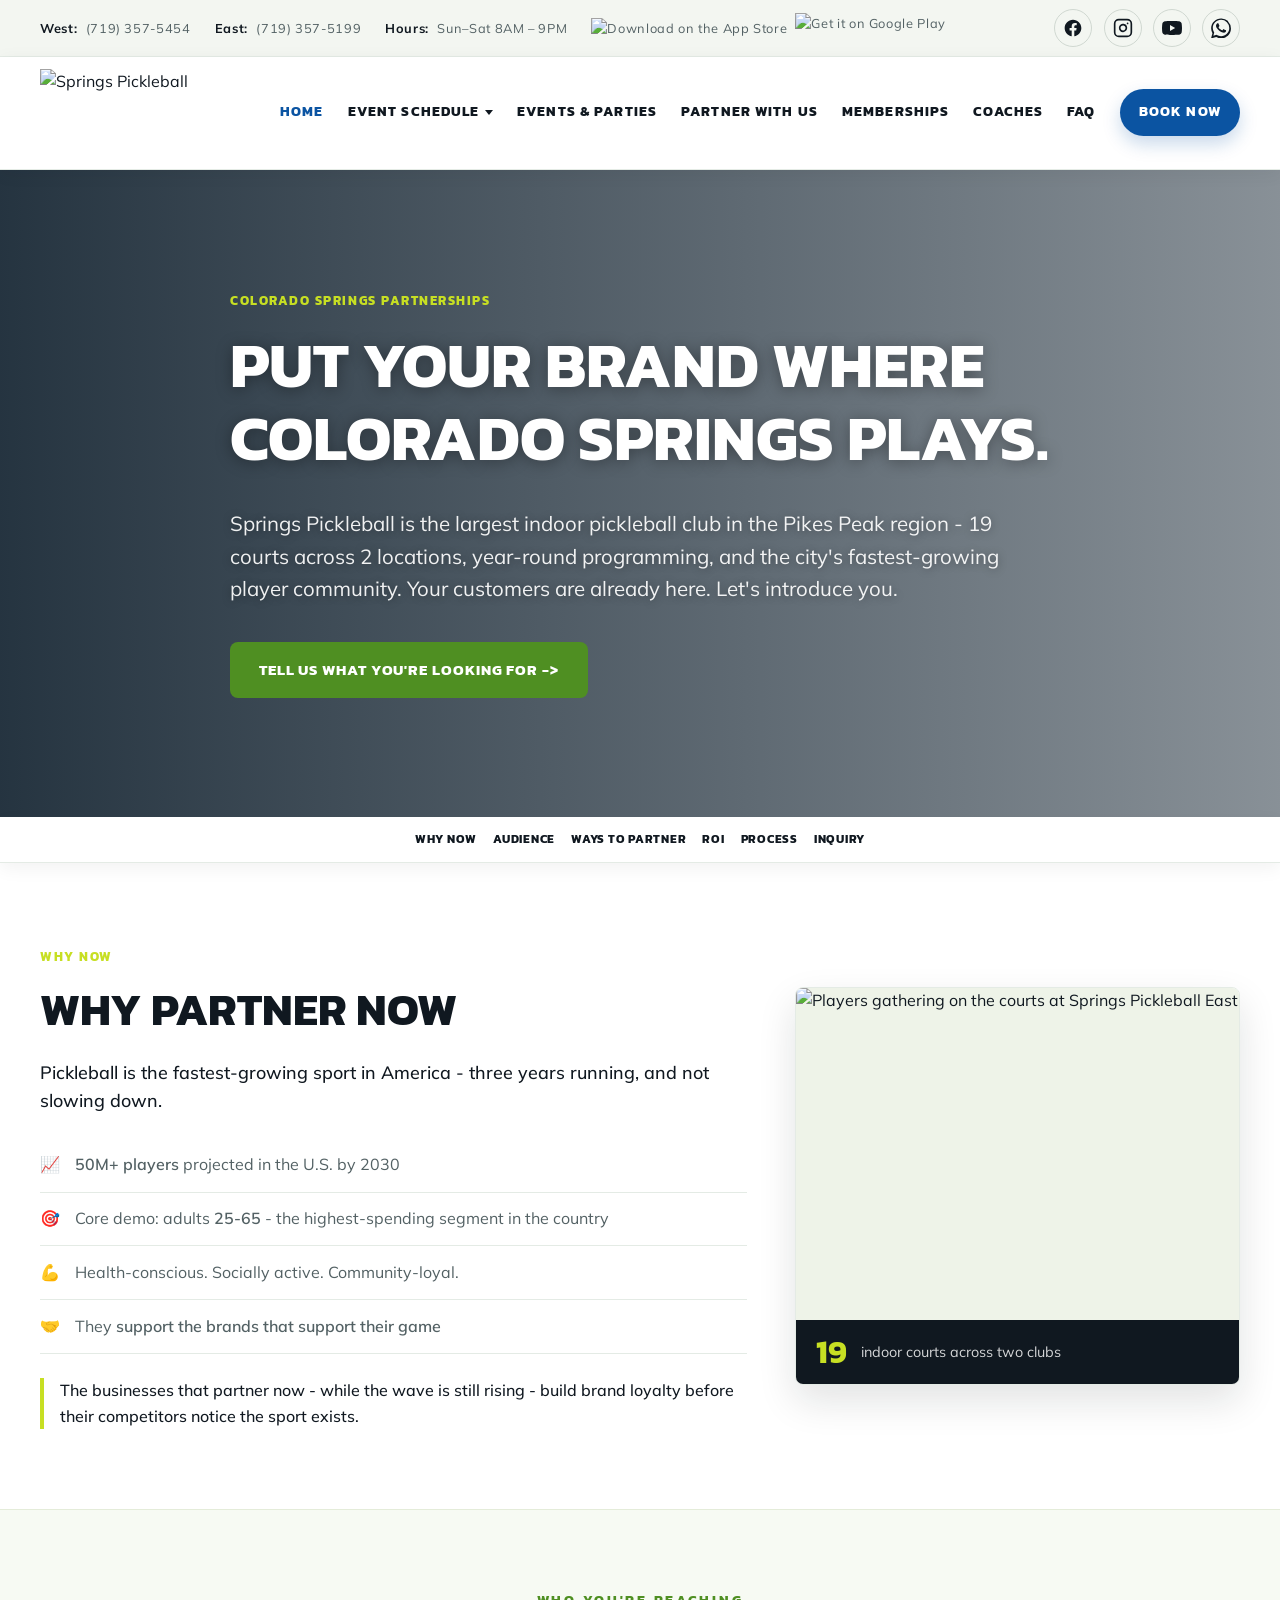
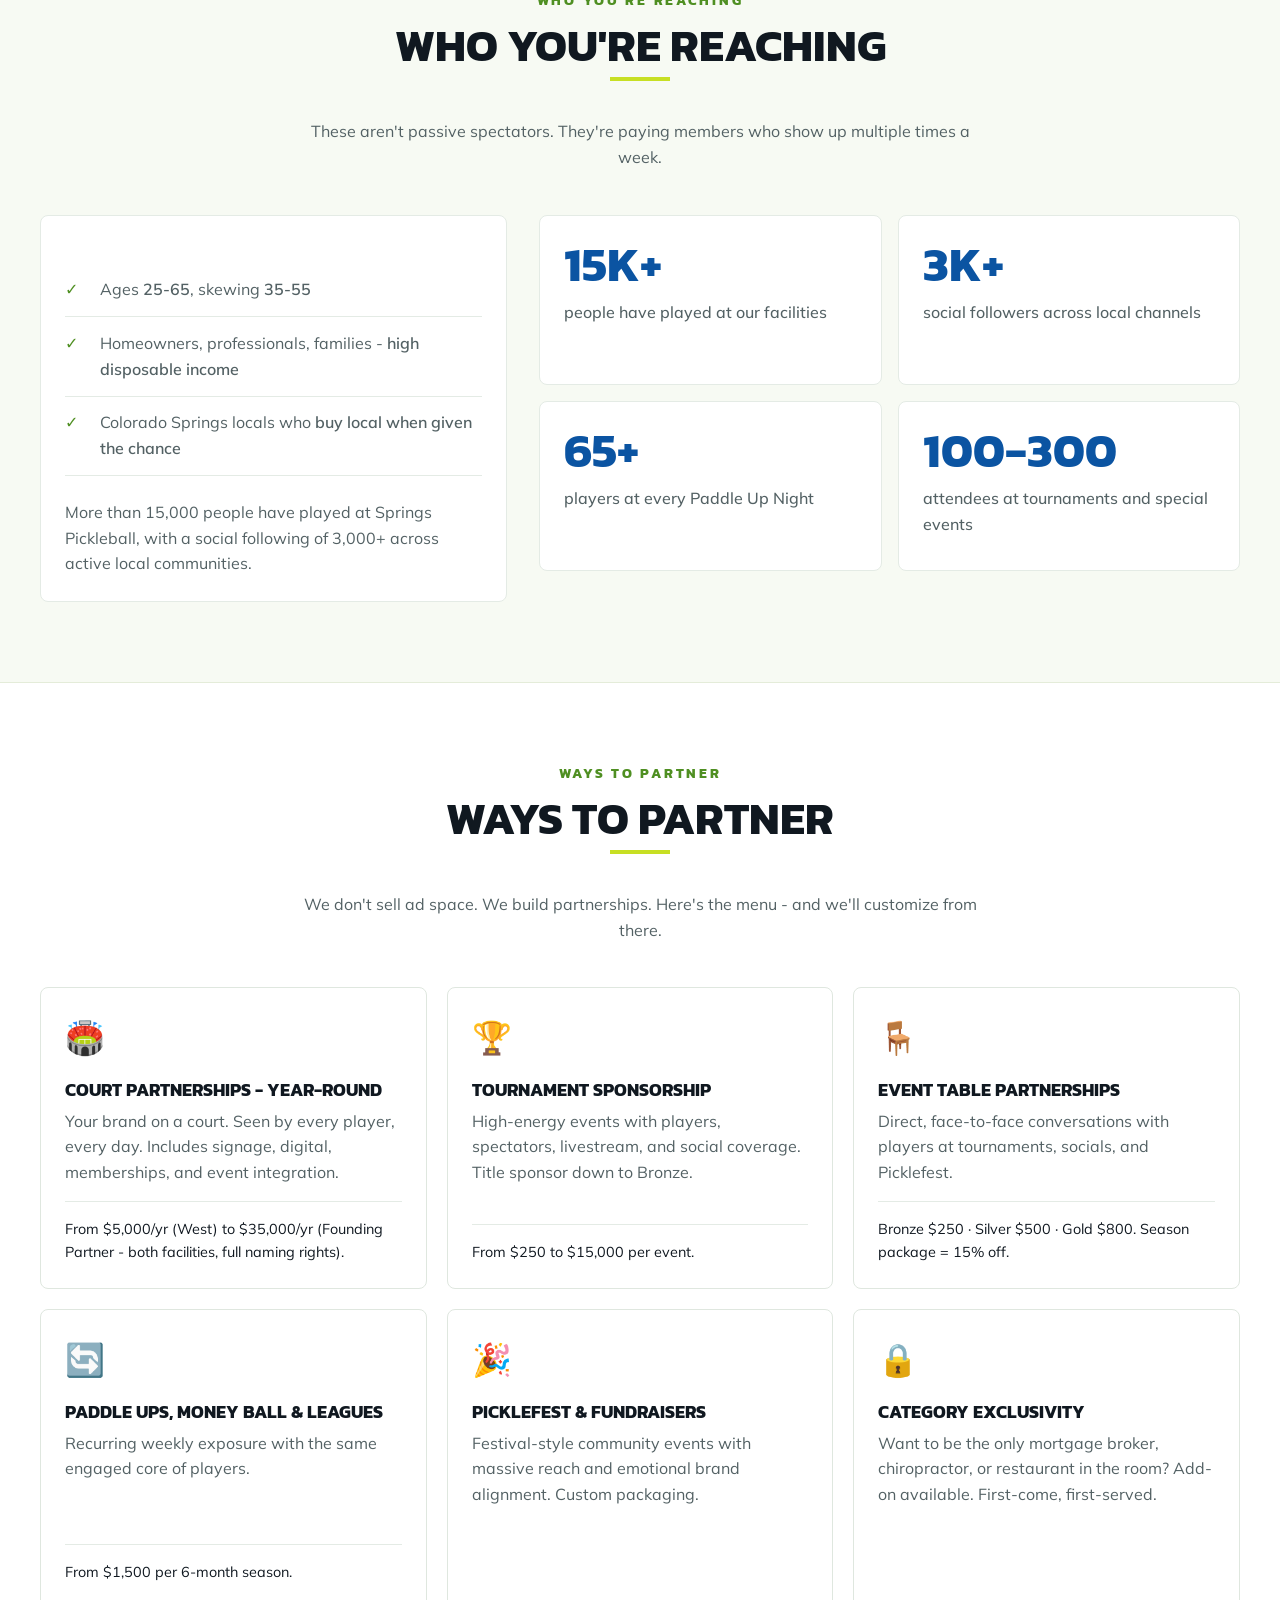
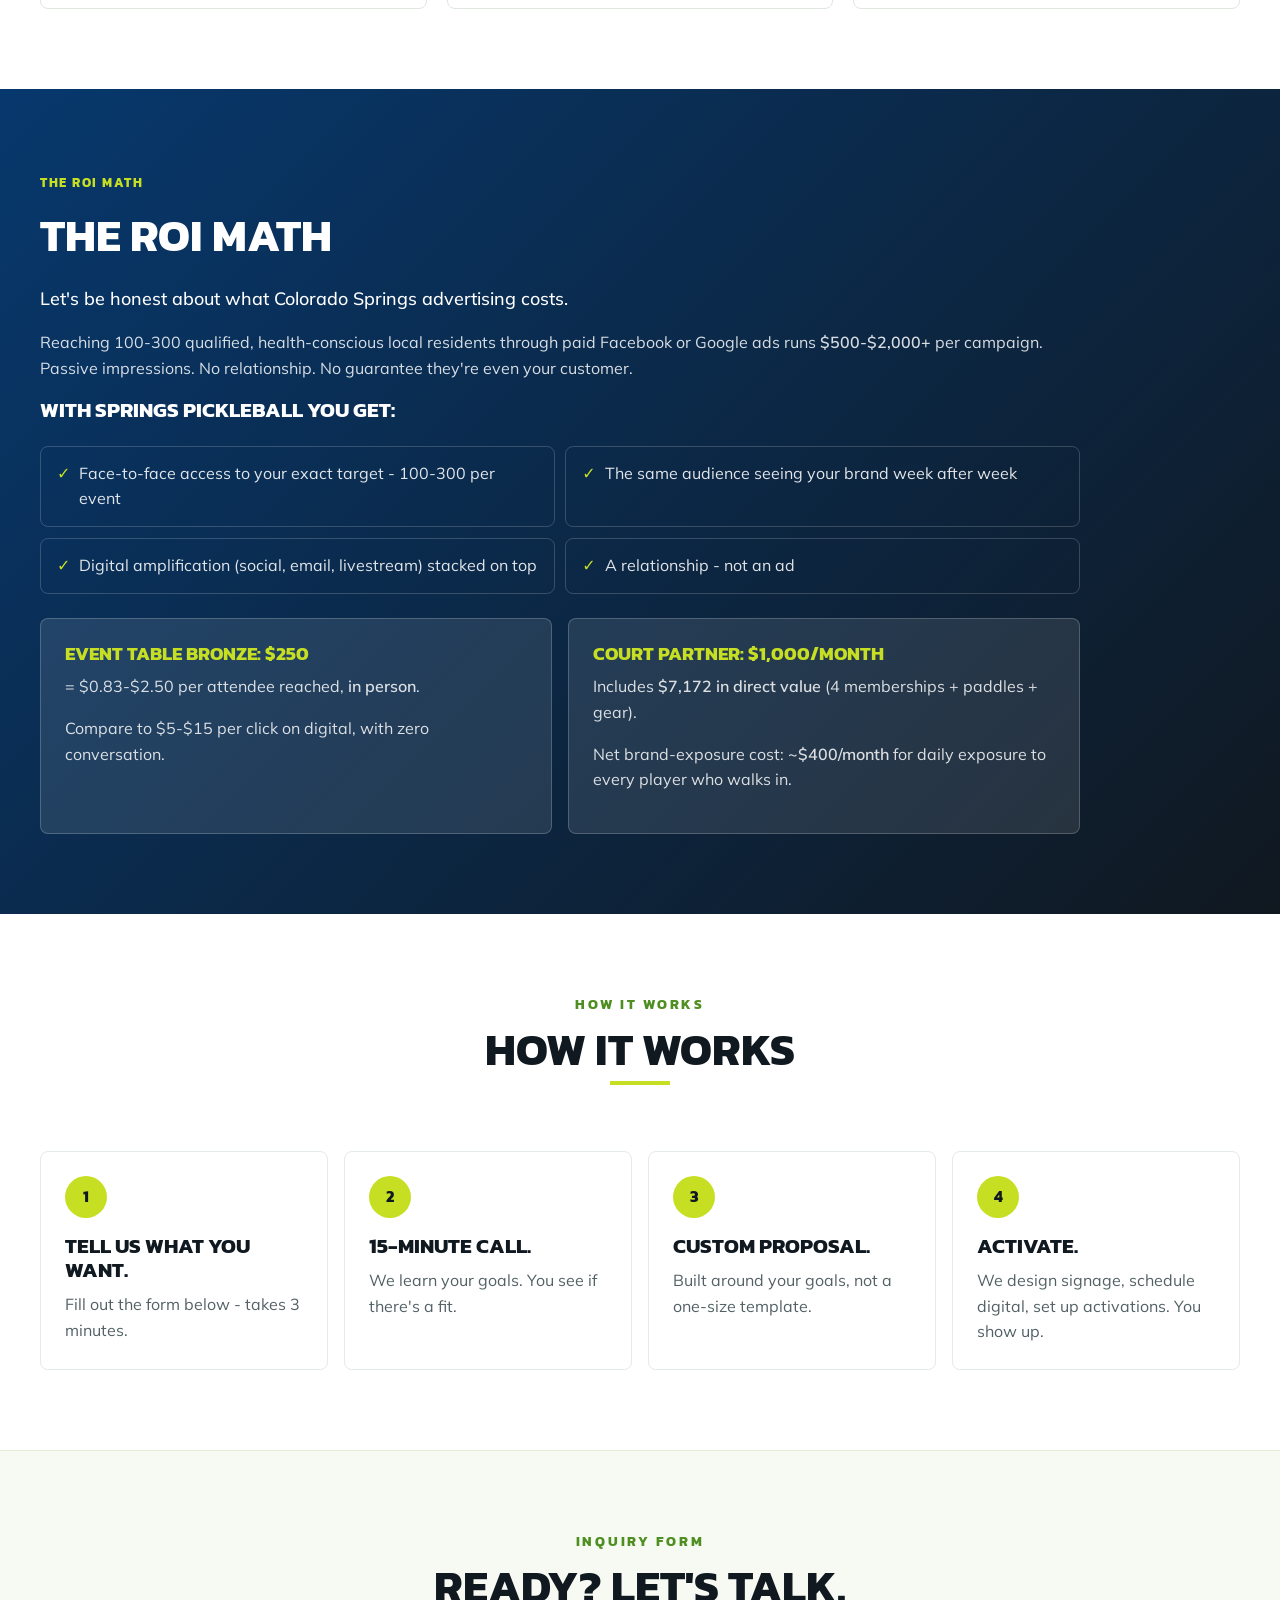
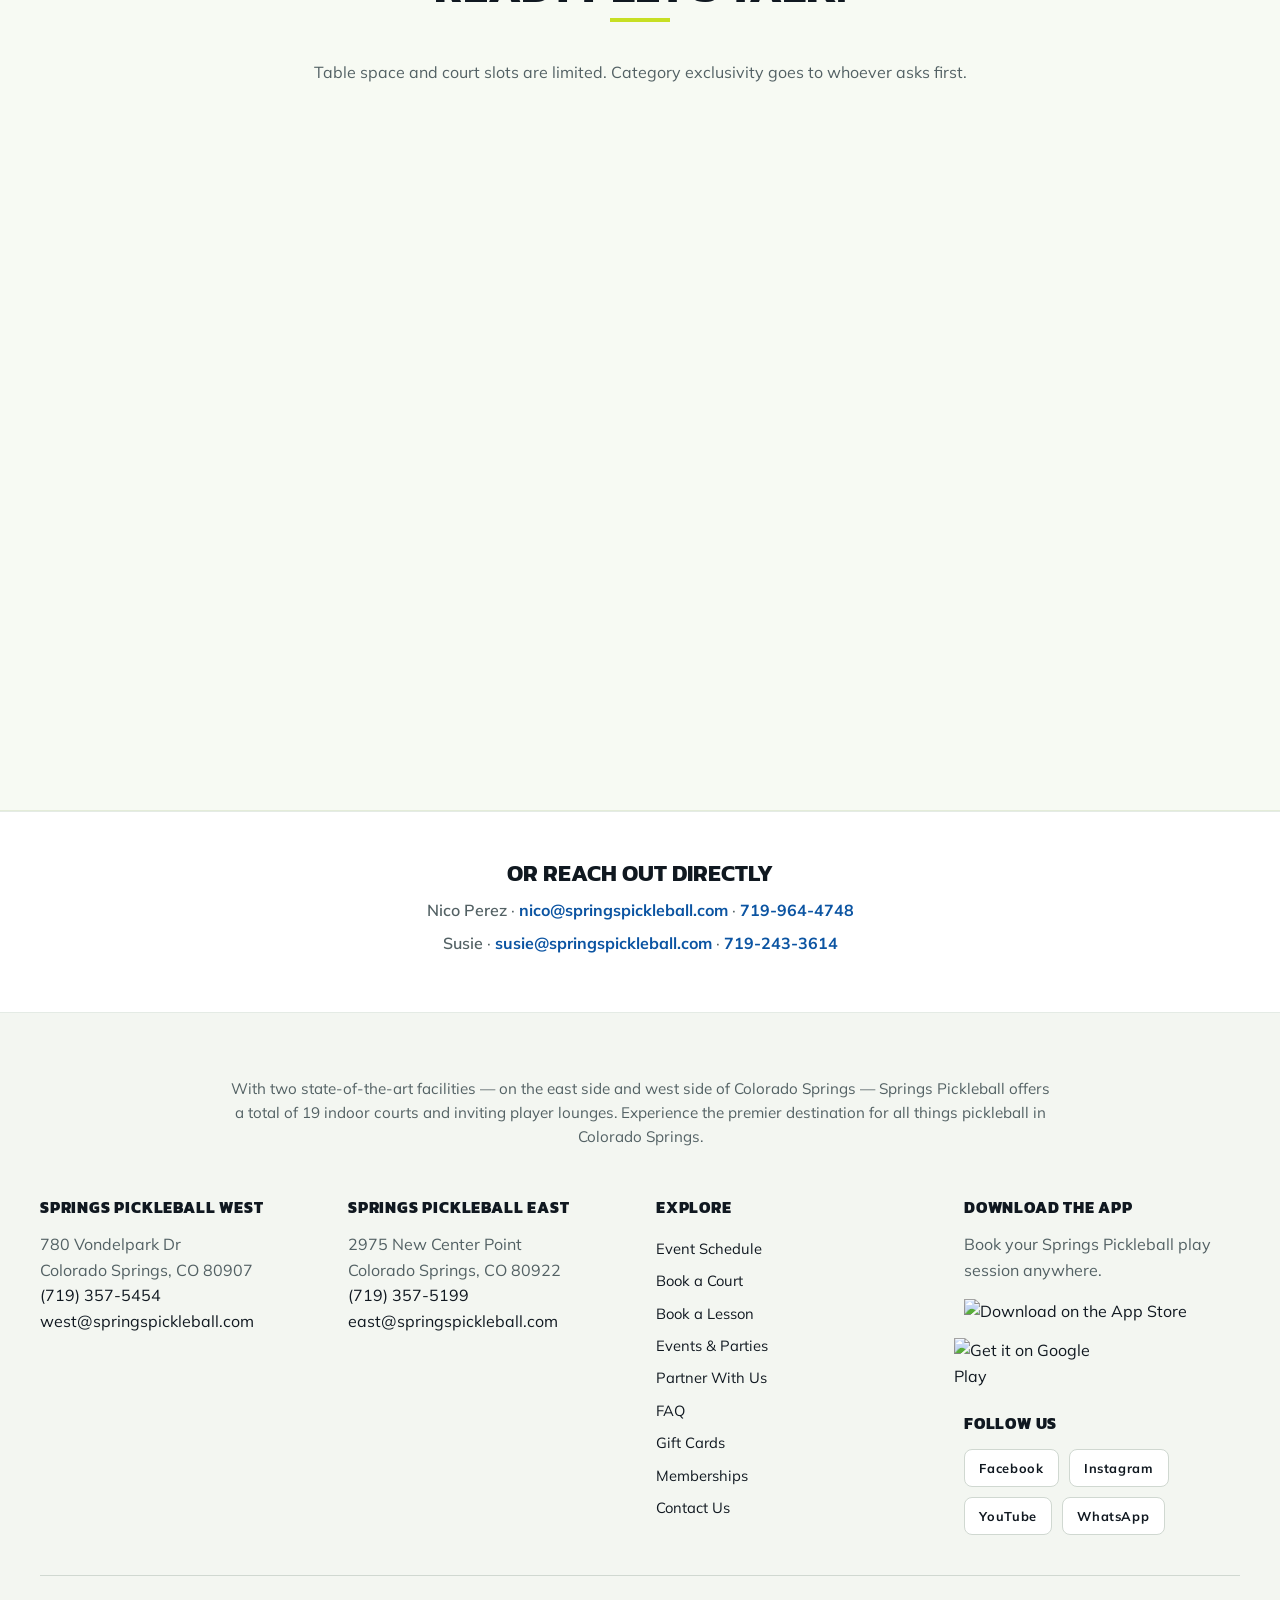
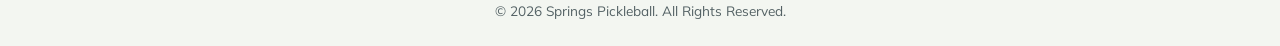
==== commit fb40b1df: "add coaches" ====
--- a/become-a-sponsor/index.html
+++ b/become-a-sponsor/index.html
@@ -163,6 +163,7 @@
       <li><a href="/events-parties.html">Events &amp; Parties</a></li>
       <li><a href="/become-a-sponsor/">Partner With Us</a></li>
       <li><a href="/memberships.html">Memberships</a></li>
+      <li><a href="/instructors.html">Coaches</a></li>
       <li><a href="/faq.html">FAQ</a></li>
       <li><a href="/book.html" class="nav-cta" data-open-book-modal>Book Now</a></li>
     </ul>
--- a/styles.css
+++ b/styles.css
@@ -826,6 +826,141 @@
 }
 .promo-ctas .btn:hover { background: var(--black); color: var(--main); }
 
+/* ===== Fall Classic banner ===== */
+.fall-classic-banner {
+  position: relative;
+  color: var(--white);
+  background:
+    linear-gradient(90deg, rgba(7,24,38,0.98) 0%, rgba(11,84,162,0.94) 50%, rgba(94,146,60,0.9) 100%),
+    url('images/fall-classic.png') center/cover no-repeat;
+  border-top: 3px solid var(--main);
+  border-bottom: 3px solid var(--main);
+  overflow: hidden;
+}
+.fall-classic-banner::after {
+  content: '';
+  position: absolute;
+  inset: 0;
+  background: linear-gradient(180deg, rgba(255,255,255,0.08), rgba(255,255,255,0));
+  pointer-events: none;
+}
+.fall-classic-banner .container {
+  position: relative;
+  z-index: 1;
+  display: grid;
+  grid-template-columns: minmax(180px, 270px) minmax(0, 1fr) auto;
+  gap: 1.5rem;
+  align-items: center;
+  padding-top: 1.35rem;
+  padding-bottom: 1.35rem;
+}
+.fall-classic-media {
+  align-self: stretch;
+  min-height: 124px;
+  border-radius: 8px;
+  overflow: hidden;
+  box-shadow: 0 12px 32px rgba(0,0,0,0.22);
+}
+.fall-classic-media img {
+  width: 100%;
+  height: 100%;
+  object-fit: cover;
+}
+.fall-classic-copy {
+  min-width: 0;
+}
+.fall-classic-kicker {
+  display: block;
+  color: var(--main);
+  font-family: var(--font-head);
+  font-weight: 800;
+  font-size: 0.78rem;
+  letter-spacing: 0.12em;
+  text-transform: uppercase;
+  margin-bottom: 0.3rem;
+}
+.fall-classic-copy h2 {
+  color: var(--white);
+  font-size: clamp(1.55rem, 3vw, 2.45rem);
+  margin-bottom: 0.65rem;
+  text-shadow: 0 3px 18px rgba(0,0,0,0.24);
+}
+.fall-classic-highlights {
+  display: flex;
+  flex-wrap: wrap;
+  gap: 0.55rem 0.85rem;
+  list-style: none;
+  margin: 0;
+  padding: 0;
+}
+.fall-classic-highlights li {
+  display: inline-flex;
+  align-items: center;
+  gap: 0.45rem;
+  color: rgba(255,255,255,0.95);
+  font-weight: 800;
+  font-size: 0.9rem;
+  line-height: 1.2;
+}
+.fall-classic-highlights li::before {
+  content: '';
+  width: 8px;
+  height: 8px;
+  border-radius: 50%;
+  flex: 0 0 auto;
+  background: var(--main);
+  box-shadow: 0 0 0 3px rgba(199,223,35,0.22);
+}
+.fall-classic-cta {
+  justify-self: end;
+  white-space: nowrap;
+  box-shadow: 0 12px 24px rgba(0,0,0,0.22);
+}
+.fall-classic-cta:hover {
+  background: var(--white);
+  color: var(--accent-dark);
+}
+
+@media (max-width: 920px) {
+  .fall-classic-banner .container {
+    grid-template-columns: minmax(150px, 220px) minmax(0, 1fr);
+  }
+  .fall-classic-cta {
+    justify-self: start;
+    grid-column: 2;
+  }
+}
+
+@media (max-width: 640px) {
+  .fall-classic-banner .container {
+    grid-template-columns: 1fr;
+    gap: 1rem;
+    padding-top: 1rem;
+    padding-bottom: 1rem;
+  }
+  .fall-classic-media {
+    min-height: 0;
+    aspect-ratio: 600 / 315;
+  }
+  .fall-classic-kicker {
+    font-size: 0.7rem;
+    line-height: 1.35;
+  }
+  .fall-classic-copy h2 {
+    font-size: 1.55rem;
+  }
+  .fall-classic-highlights {
+    display: grid;
+    grid-template-columns: 1fr;
+    gap: 0.45rem;
+  }
+  .fall-classic-cta {
+    grid-column: auto;
+    justify-self: stretch;
+    text-align: center;
+  }
+}
+
 /* ===== Program section ===== */
 .program-layout {
   display: block;
@@ -1561,6 +1696,9 @@
   gap: 1.75rem;
   grid-template-columns: repeat(auto-fit, minmax(320px, 1fr));
 }
+.event-grid-four {
+  grid-template-columns: repeat(2, minmax(0, 1fr));
+}
 .event-card {
   background: var(--white);
   border-radius: 8px;
@@ -1568,6 +1706,12 @@
   box-shadow: 0 8px 24px rgba(0,0,0,0.06);
   display: flex;
   flex-direction: column;
+}
+.event-card-featured {
+  grid-column: 1 / -1;
+  display: grid;
+  grid-template-columns: minmax(0, 1.55fr) minmax(300px, 0.95fr);
+  align-items: stretch;
 }
 .event-card[hidden] {
   display: none;
@@ -1586,6 +1730,29 @@
 }
 .event-card .event-photo.event-graphic img.event-graphic-wide {
   transform: scaleX(1.08);
+}
+.event-grid.event-grid-four .event-card .event-photo {
+  aspect-ratio: 16 / 9;
+}
+.event-grid.event-grid-four .event-card .event-photo.event-graphic img {
+  object-fit: cover;
+}
+.event-card-featured .event-photo {
+  aspect-ratio: auto;
+  min-height: 360px;
+}
+.event-card-featured .event-body {
+  justify-content: center;
+}
+.event-video-card {
+  position: relative;
+  background: #071826;
+}
+.event-video {
+  width: 100%;
+  height: 100%;
+  object-fit: cover;
+  display: block;
 }
 .event-card .event-body { padding: 1.5rem; flex: 1; display: flex; flex-direction: column; }
 .event-card .date { color: var(--accent); font-family: var(--font-head); font-weight: 700; font-size: 0.8rem; letter-spacing: 0.12em; text-transform: uppercase; }
@@ -1599,6 +1766,27 @@
   margin-top: 0.2rem;
 }
 .event-details p { margin-bottom: 0.55rem; }
+.event-highlights {
+  display: flex;
+  flex-wrap: wrap;
+  gap: 0.45rem;
+  list-style: none;
+  margin: 0.1rem 0 0.9rem;
+  padding: 0;
+}
+.event-highlights li {
+  background: #eef5e5;
+  border: 1px solid #dcebc8;
+  border-radius: 999px;
+  color: var(--black);
+  font-family: var(--font-head);
+  font-size: 0.72rem;
+  font-weight: 800;
+  letter-spacing: 0.04em;
+  line-height: 1.2;
+  padding: 0.35rem 0.65rem;
+  text-transform: uppercase;
+}
 .event-actions {
   display: flex;
   gap: 0.6rem;
@@ -1610,6 +1798,16 @@
   margin-top: 0;
   font-size: 0.8rem;
   padding: 0.72rem 1rem;
+}
+
+@media (max-width: 900px) {
+  .event-card-featured {
+    grid-template-columns: 1fr;
+  }
+  .event-card-featured .event-photo {
+    aspect-ratio: 16 / 9;
+    min-height: 0;
+  }
 }
 
 /* ===== Events & parties packages ===== */
@@ -1714,8 +1912,83 @@
     url('images/corporate-group.png') center/cover no-repeat;
 }
 
+/* ===== ReConnect retreat page ===== */
+.reconnect-head {
+  background:
+    linear-gradient(90deg, rgba(7,24,38,0.88), rgba(7,24,38,0.48)),
+    url('images/west-overview-people.jpg') center/cover no-repeat;
+}
+.reconnect-head .hero-ctas .btn-outline {
+  color: var(--white);
+  border-color: var(--main);
+}
+.reconnect-head .hero-ctas .btn-outline:hover {
+  color: var(--black);
+}
+.reconnect-intro {
+  display: grid;
+  gap: 1.5rem;
+  grid-template-columns: repeat(2, minmax(0, 1fr));
+}
+.reconnect-panel {
+  background: var(--white);
+  border: 1px solid #dfe7df;
+  border-top: 5px solid var(--main);
+  border-radius: 8px;
+  box-shadow: 0 8px 22px rgba(16,24,26,0.05);
+  padding: 1.75rem;
+}
+.reconnect-panel h3 {
+  color: var(--accent-dark);
+}
+.reconnect-panel p:last-child {
+  margin-bottom: 0;
+}
+.reconnect-included .card {
+  min-height: 100%;
+}
+.reconnect-schedule {
+  display: grid;
+  gap: 1.25rem;
+  margin: 0 auto;
+  max-width: 920px;
+}
+.reconnect-schedule .event {
+  margin-bottom: 0;
+}
+.reconnect-schedule ul {
+  list-style: none;
+  margin: 1rem 0 0;
+  padding: 0;
+}
+.reconnect-schedule li {
+  border-top: 1px solid #eef2ef;
+  color: var(--muted);
+  padding: 0.75rem 0;
+}
+.reconnect-schedule li:last-child {
+  padding-bottom: 0;
+}
+.reconnect-schedule strong {
+  color: var(--black);
+}
+.reconnect-cta {
+  background:
+    linear-gradient(90deg, rgba(7,24,38,0.88), rgba(7,24,38,0.50)),
+    url('images/west-close-people.jpg') center/cover no-repeat;
+}
+
 @media (max-width: 960px) {
   .package-grid {
+    grid-template-columns: 1fr;
+  }
+  .reconnect-intro {
+    grid-template-columns: 1fr;
+  }
+}
+
+@media (max-width: 640px) {
+  .event-grid-four {
     grid-template-columns: 1fr;
   }
 }
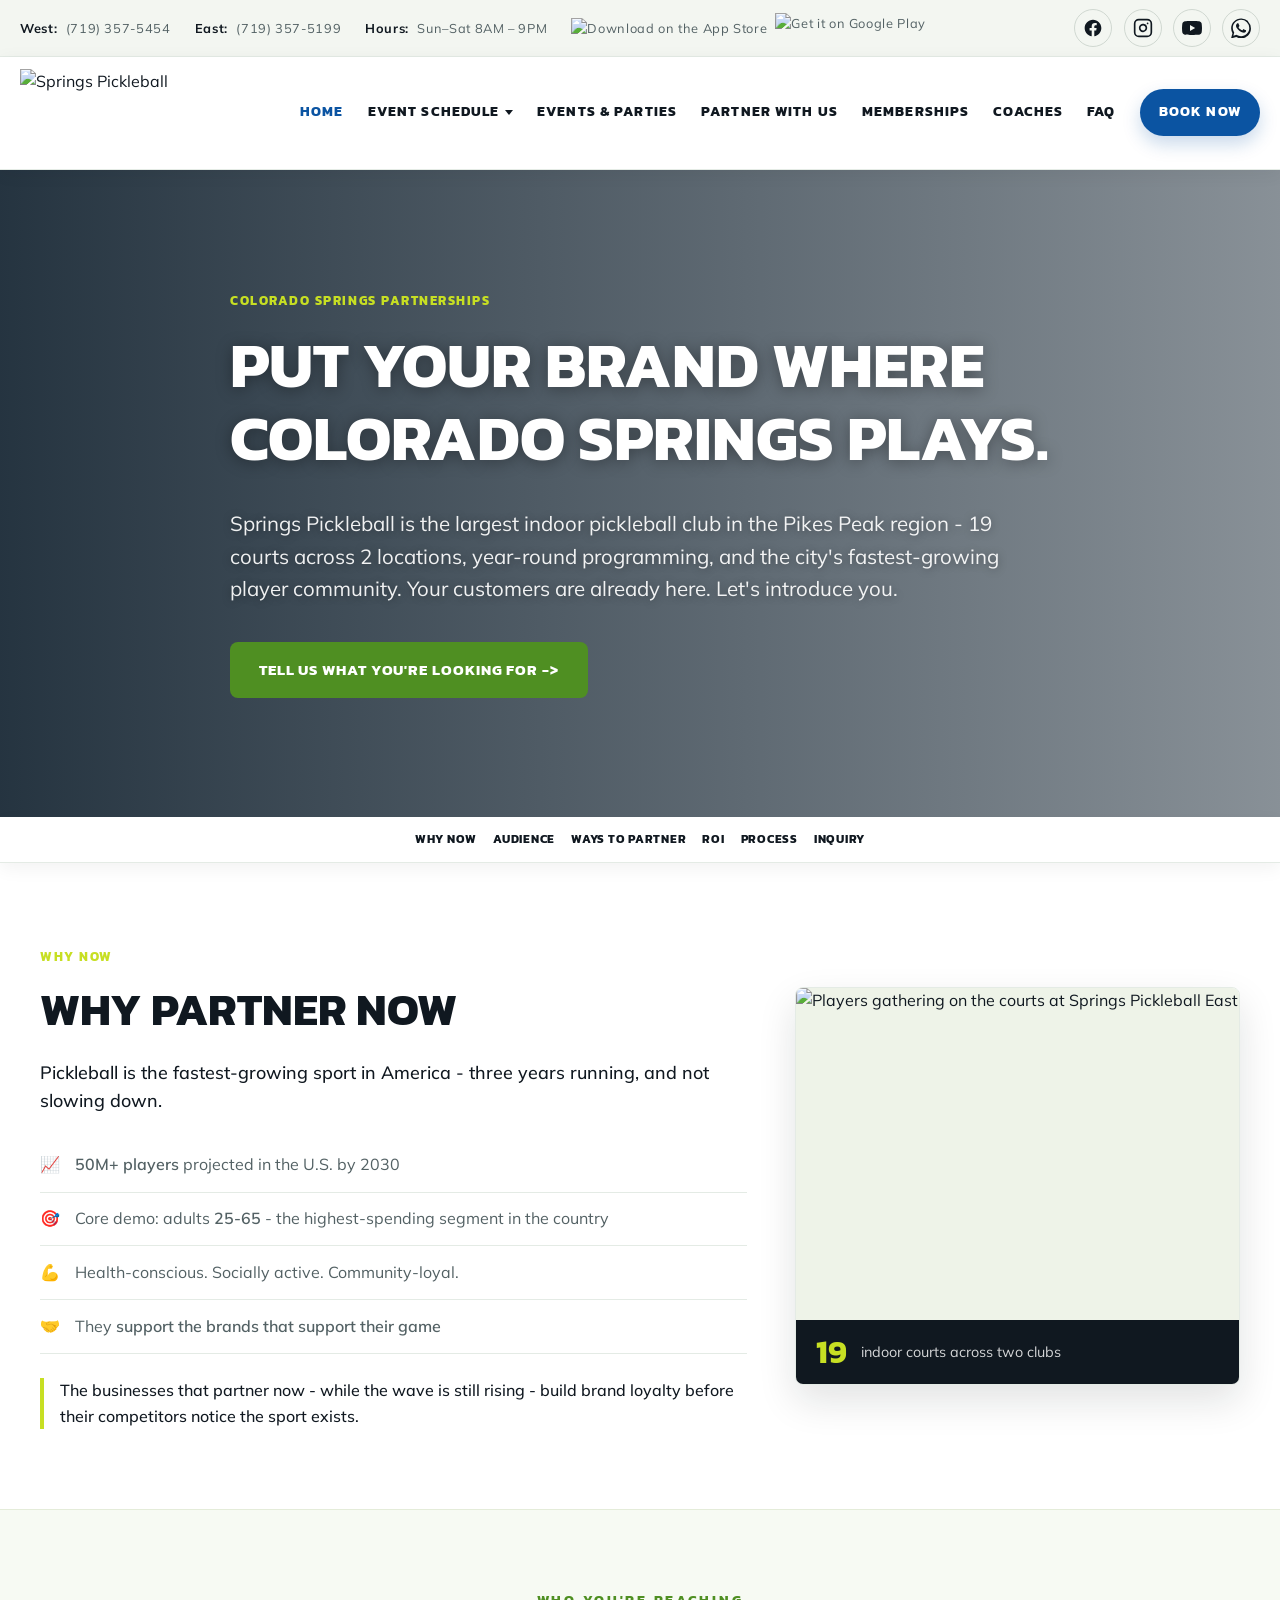
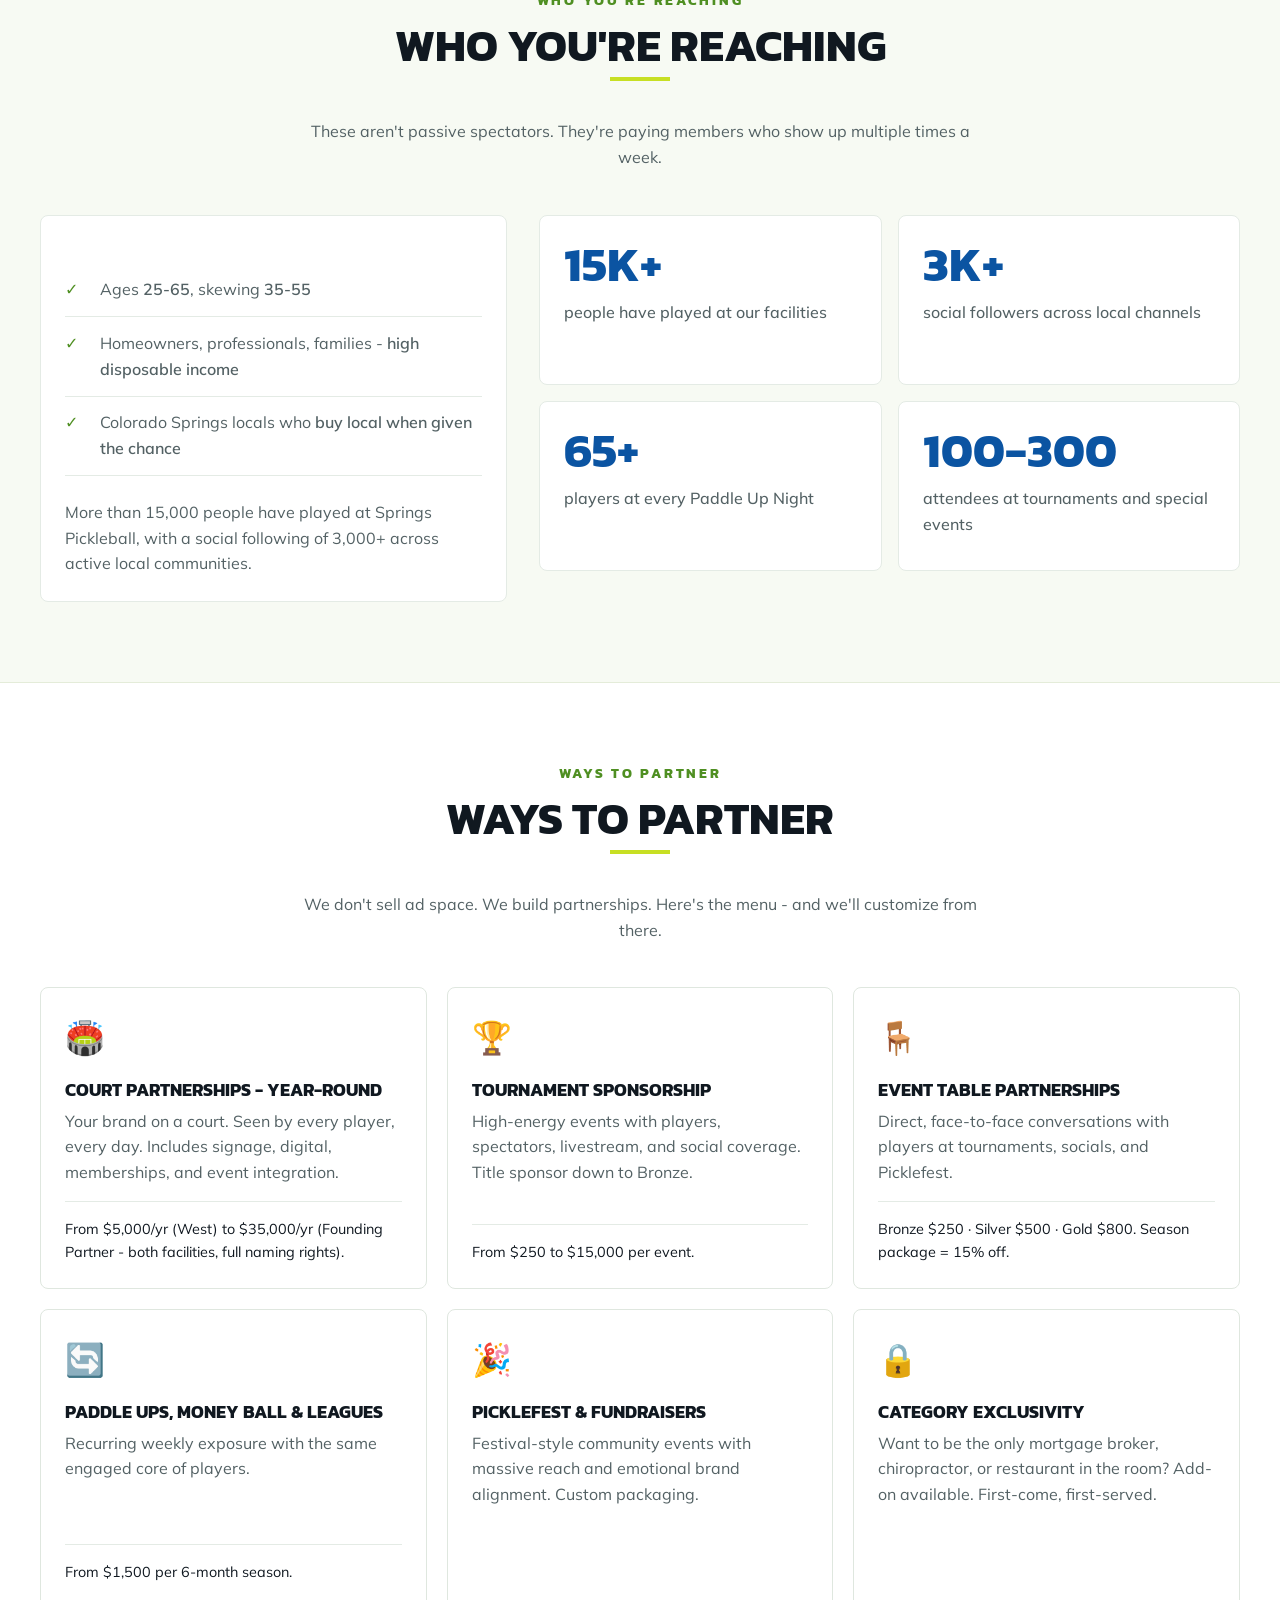
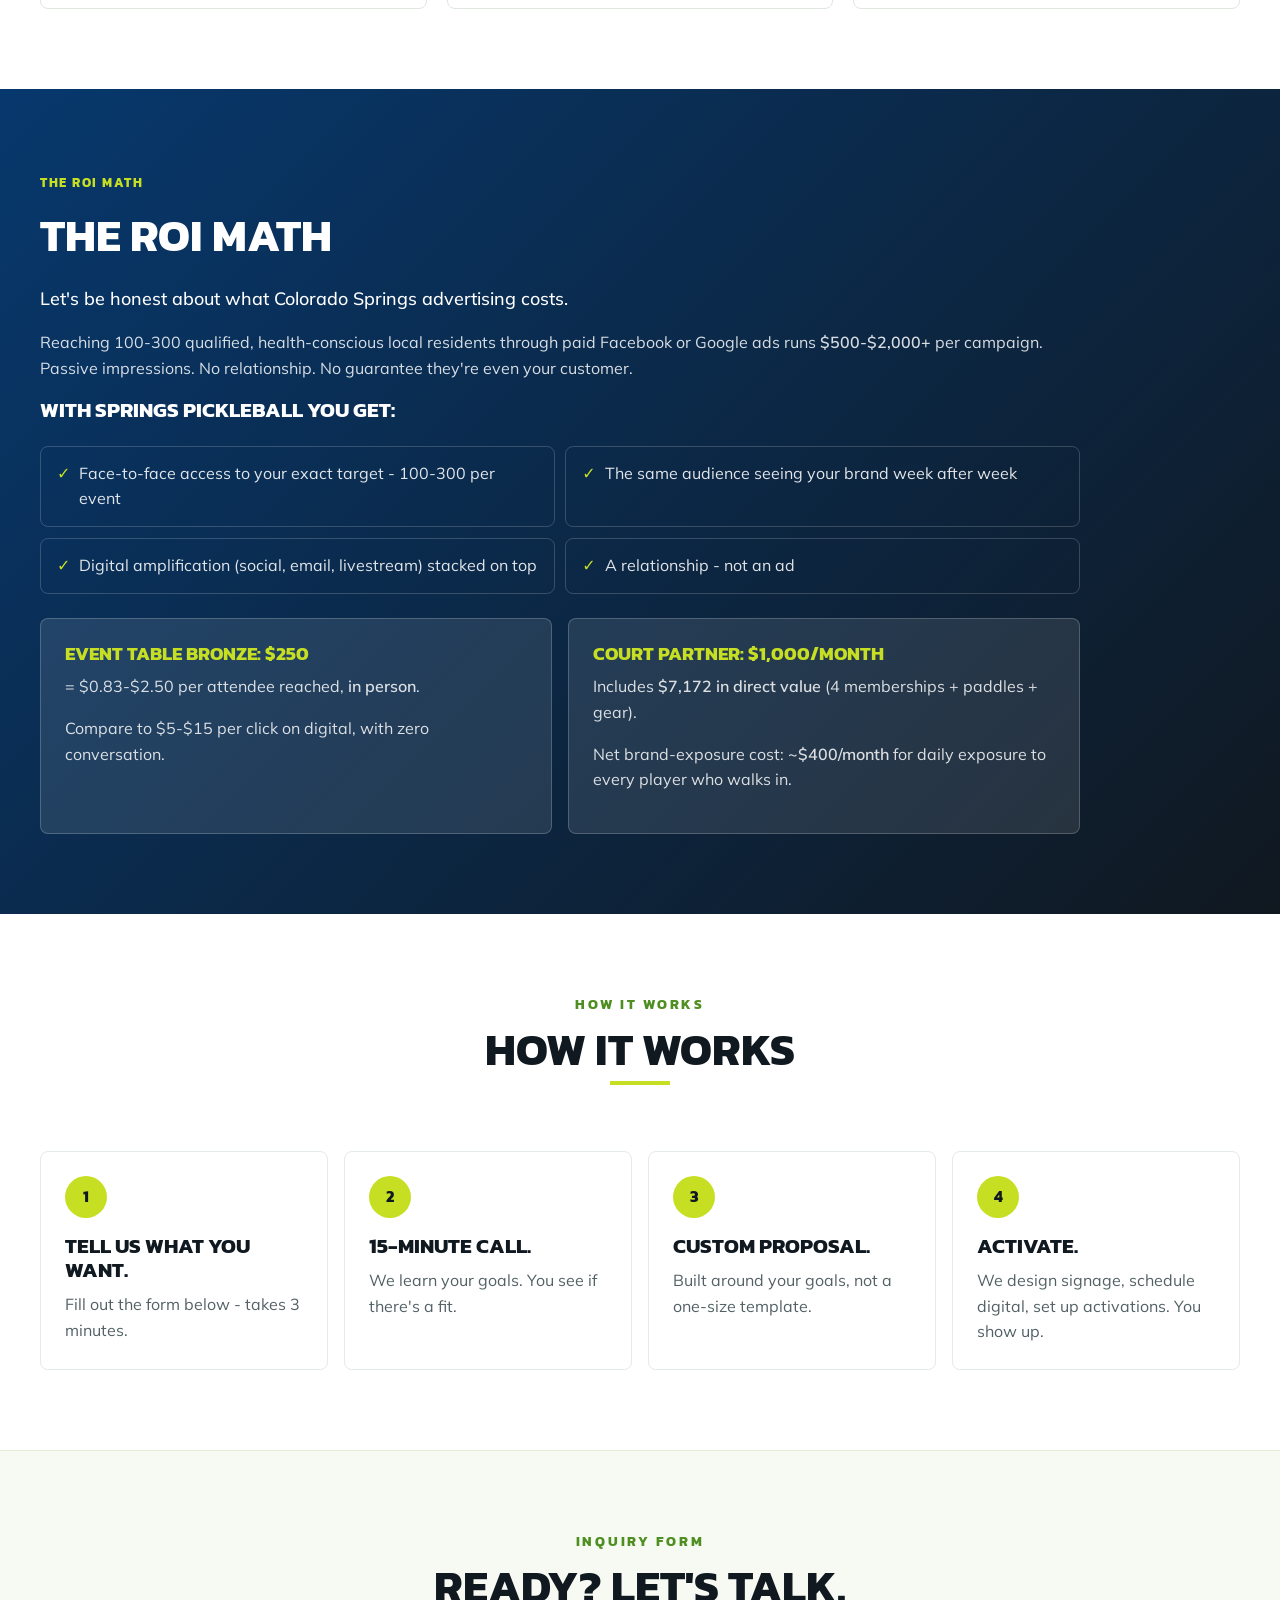
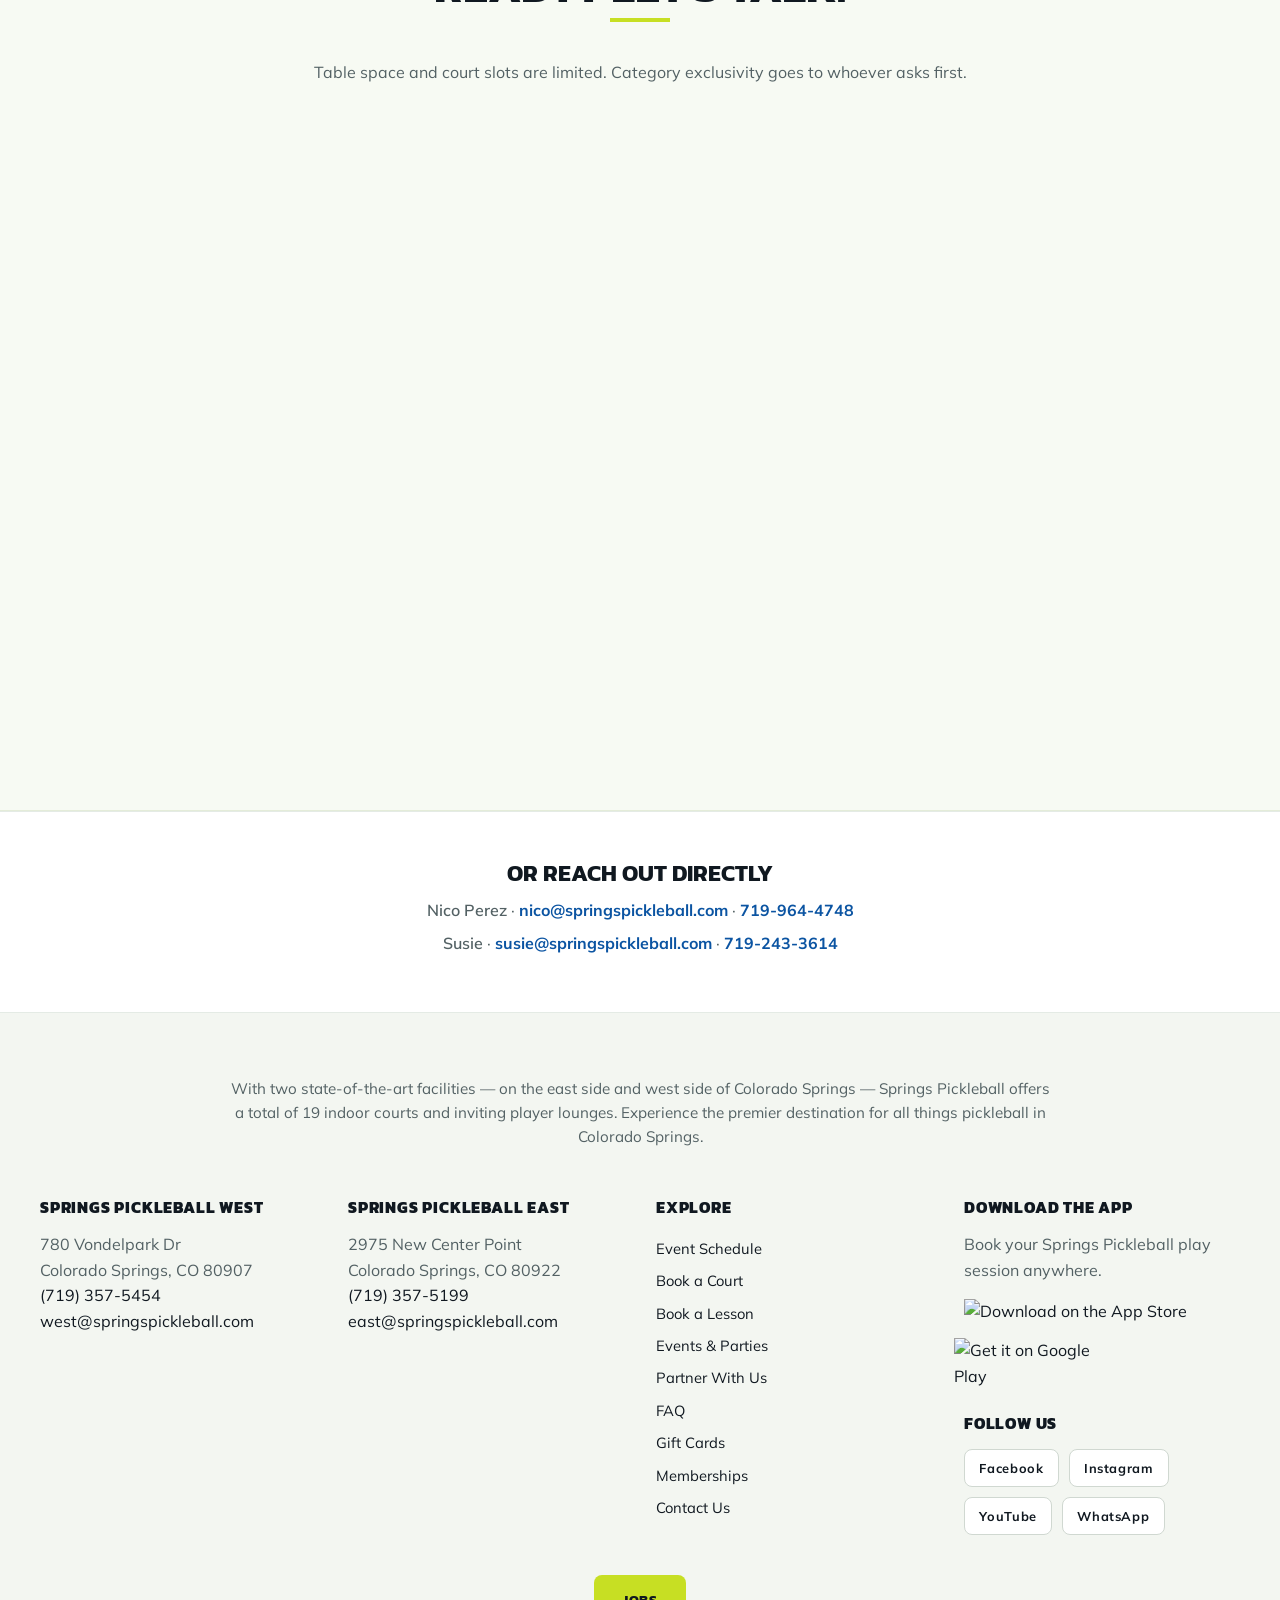
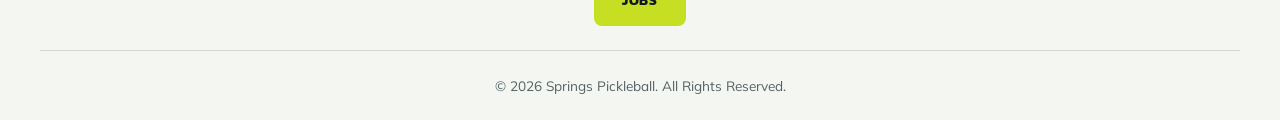
==== commit 83b2635a: "add Jobs" ====
--- a/become-a-sponsor/index.html
+++ b/become-a-sponsor/index.html
@@ -383,6 +383,7 @@
         </div>
       </div>
     </div>
+    <div class="footer-jobs"><a href="https://springspickleballapplication.paperform.co/" target="_blank" rel="noopener" class="btn">Jobs</a></div>
     <div class="copyright">© <span id="year"></span> Springs Pickleball. All Rights Reserved.</div>
   </div>
 </footer>
--- a/styles.css
+++ b/styles.css
@@ -11,6 +11,7 @@
   --white: #ffffff;
   --muted: #536164;
   --max: 1240px;
+  --header-max: 1360px;
   --font-body: 'Mulish', system-ui, -apple-system, sans-serif;
   --font-head: 'Kanit', system-ui, -apple-system, sans-serif;
 }
@@ -59,6 +60,7 @@
   display: flex;
   align-items: center;
   justify-content: space-between;
+  max-width: var(--header-max);
   padding: 0.55rem 1.25rem;
   gap: 1rem;
   flex-wrap: wrap;
@@ -101,7 +103,7 @@
   align-items: center;
   justify-content: space-between;
   padding: 0.75rem 1.25rem;
-  max-width: var(--max);
+  max-width: var(--header-max);
   margin: 0 auto;
   gap: 1.5rem;
 }
@@ -2171,6 +2173,10 @@
   margin-top: 1.25rem;
   justify-content: center;
 }
+.footer-jobs {
+  text-align: center;
+  margin-bottom: 1.5rem;
+}
 .copyright {
   border-top: 1px solid #d0d8d1;
   padding-top: 1.5rem;
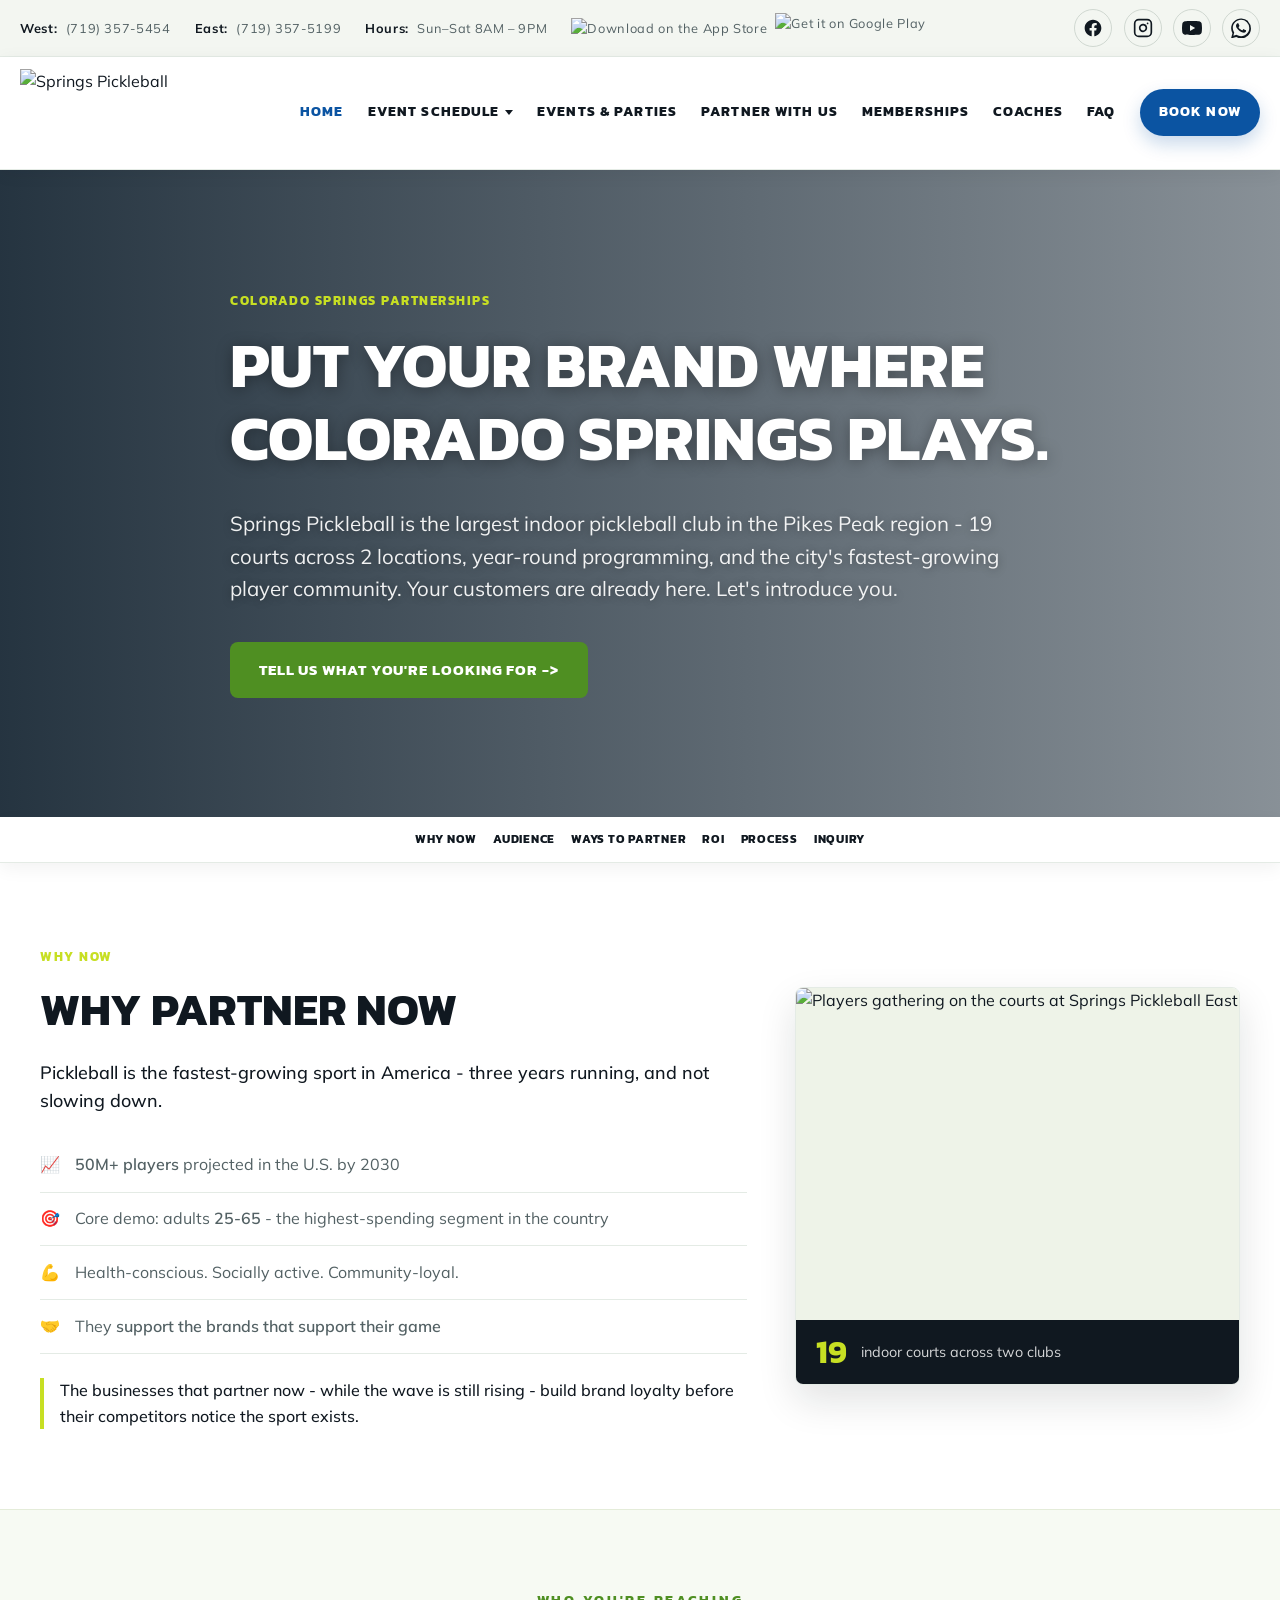
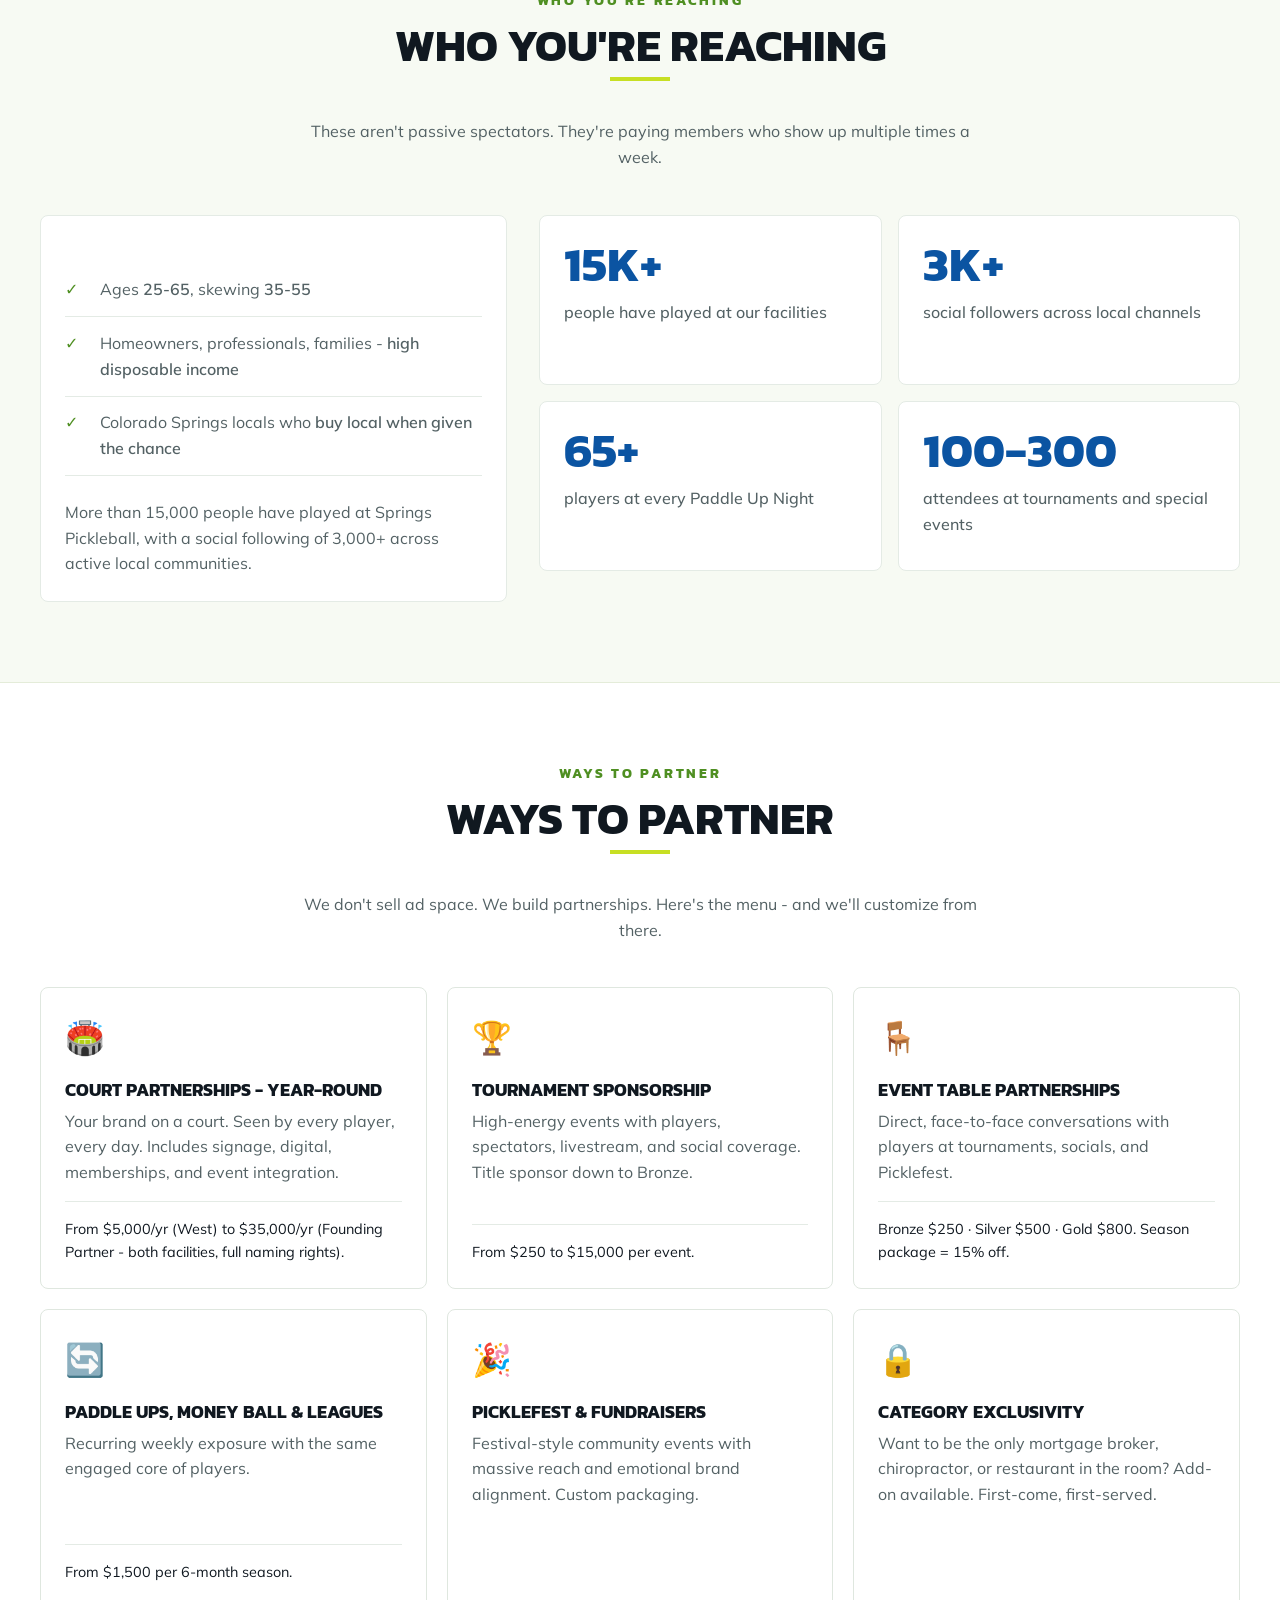
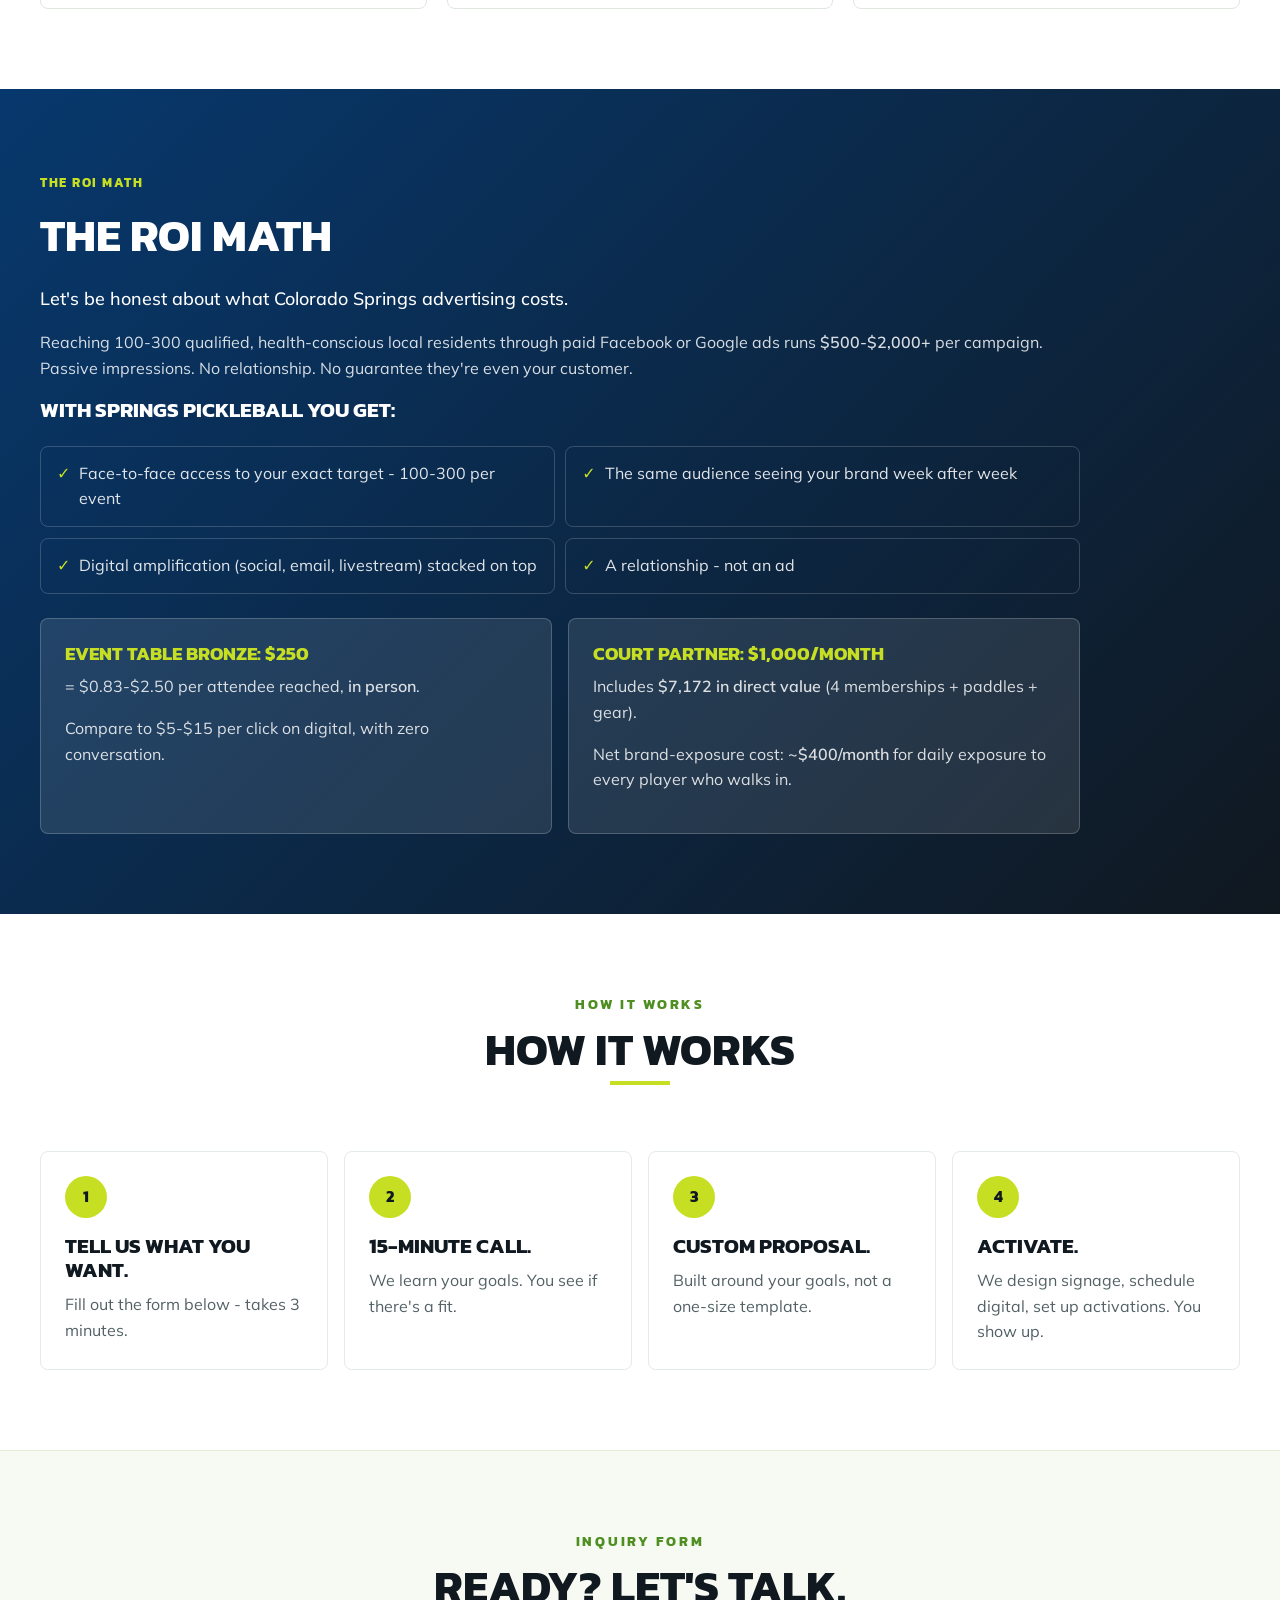
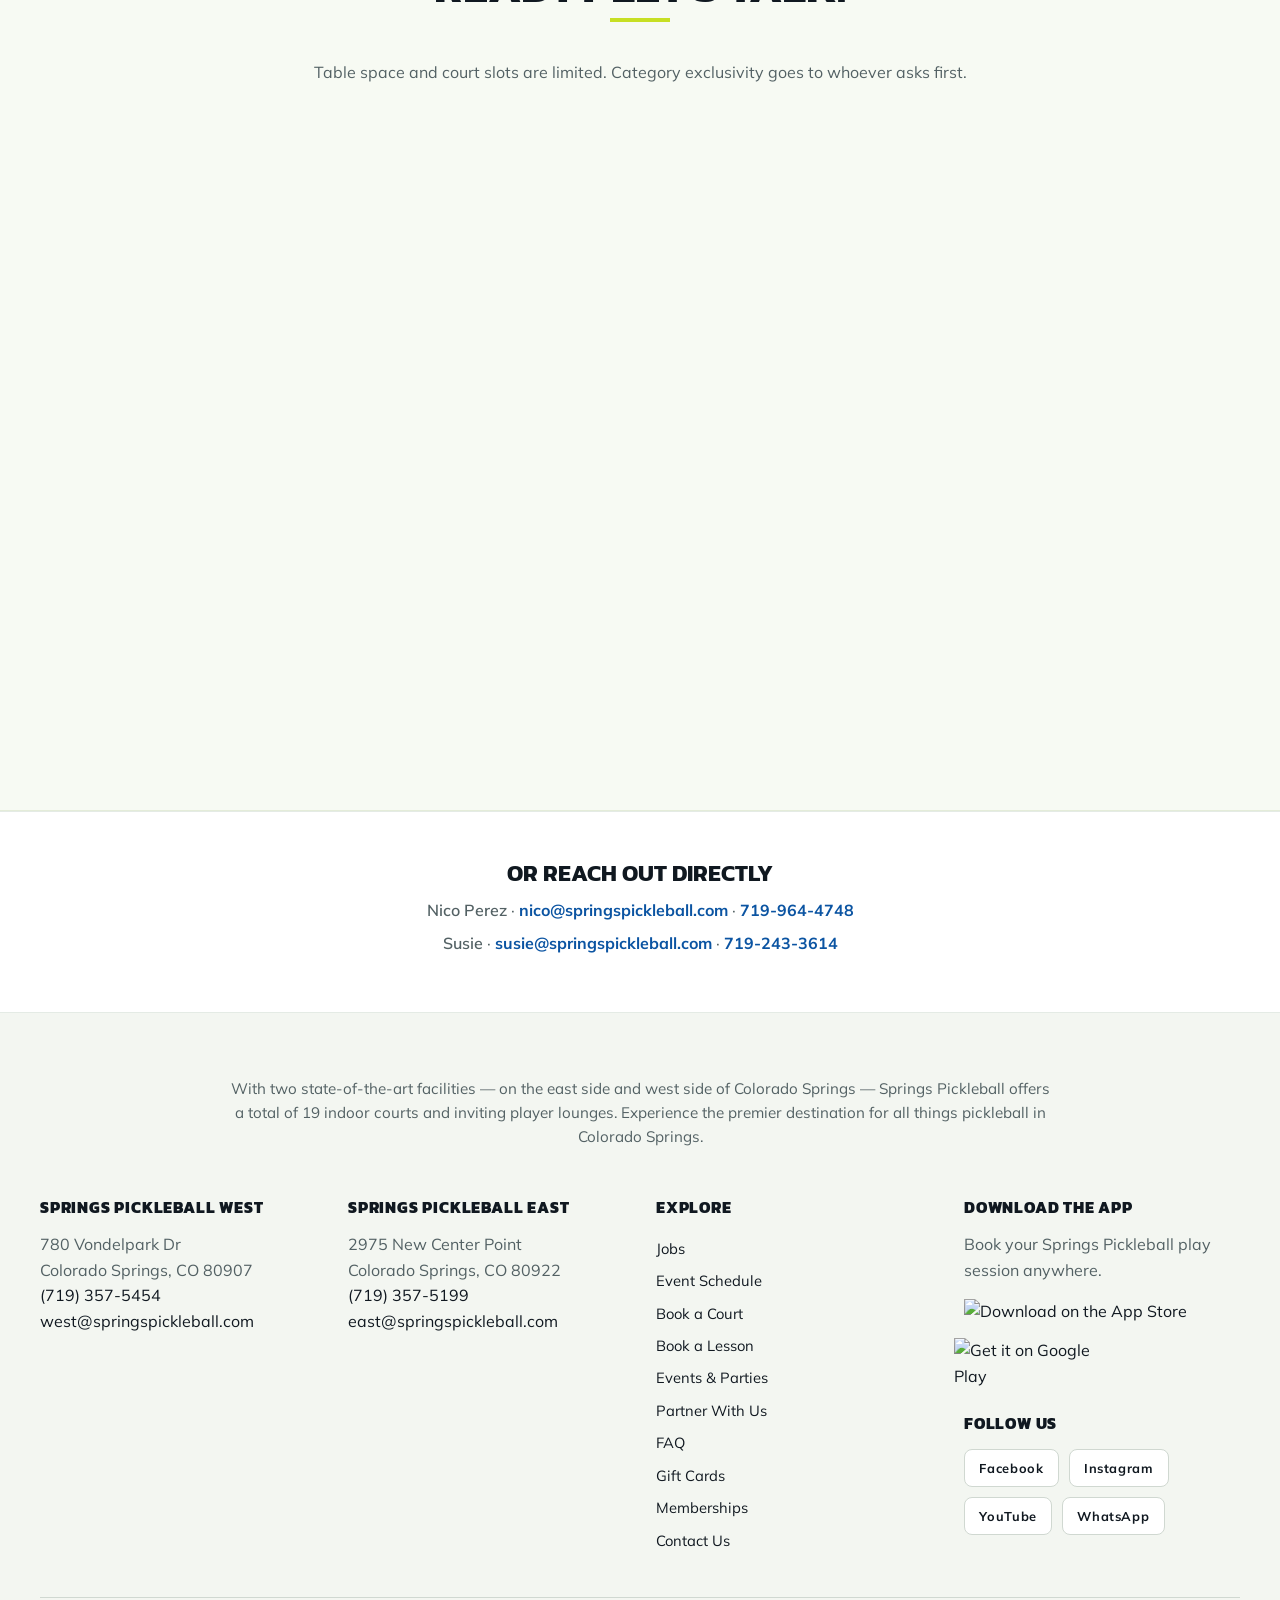
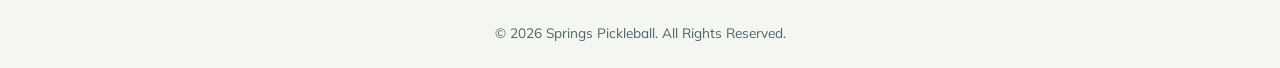
==== commit b8da47b4: "fix jobs" ====
--- a/become-a-sponsor/index.html
+++ b/become-a-sponsor/index.html
@@ -352,6 +352,7 @@
       <div>
         <h4>Explore</h4>
         <ul>
+          <li><a href="https://springspickleballapplication.paperform.co/" target="_blank" rel="noopener">Jobs</a></li>
           <li><a href="/events.html">Event Schedule</a></li>
           <li><a href="/book.html">Book a Court</a></li>
           <li><a href="/instructors.html">Book a Lesson</a></li>
@@ -382,9 +383,7 @@
           <a href="https://chat.whatsapp.com/K9vtiqorP8m2vQCubyhikW?mode=r_c" target="_blank" rel="noopener">WhatsApp</a>
         </div>
       </div>
-    </div>
-    <div class="footer-jobs"><a href="https://springspickleballapplication.paperform.co/" target="_blank" rel="noopener" class="btn">Jobs</a></div>
-    <div class="copyright">© <span id="year"></span> Springs Pickleball. All Rights Reserved.</div>
+    </div>    <div class="copyright">© <span id="year"></span> Springs Pickleball. All Rights Reserved.</div>
   </div>
 </footer>
 
--- a/styles.css
+++ b/styles.css
@@ -2173,10 +2173,6 @@
   margin-top: 1.25rem;
   justify-content: center;
 }
-.footer-jobs {
-  text-align: center;
-  margin-bottom: 1.5rem;
-}
 .copyright {
   border-top: 1px solid #d0d8d1;
   padding-top: 1.5rem;
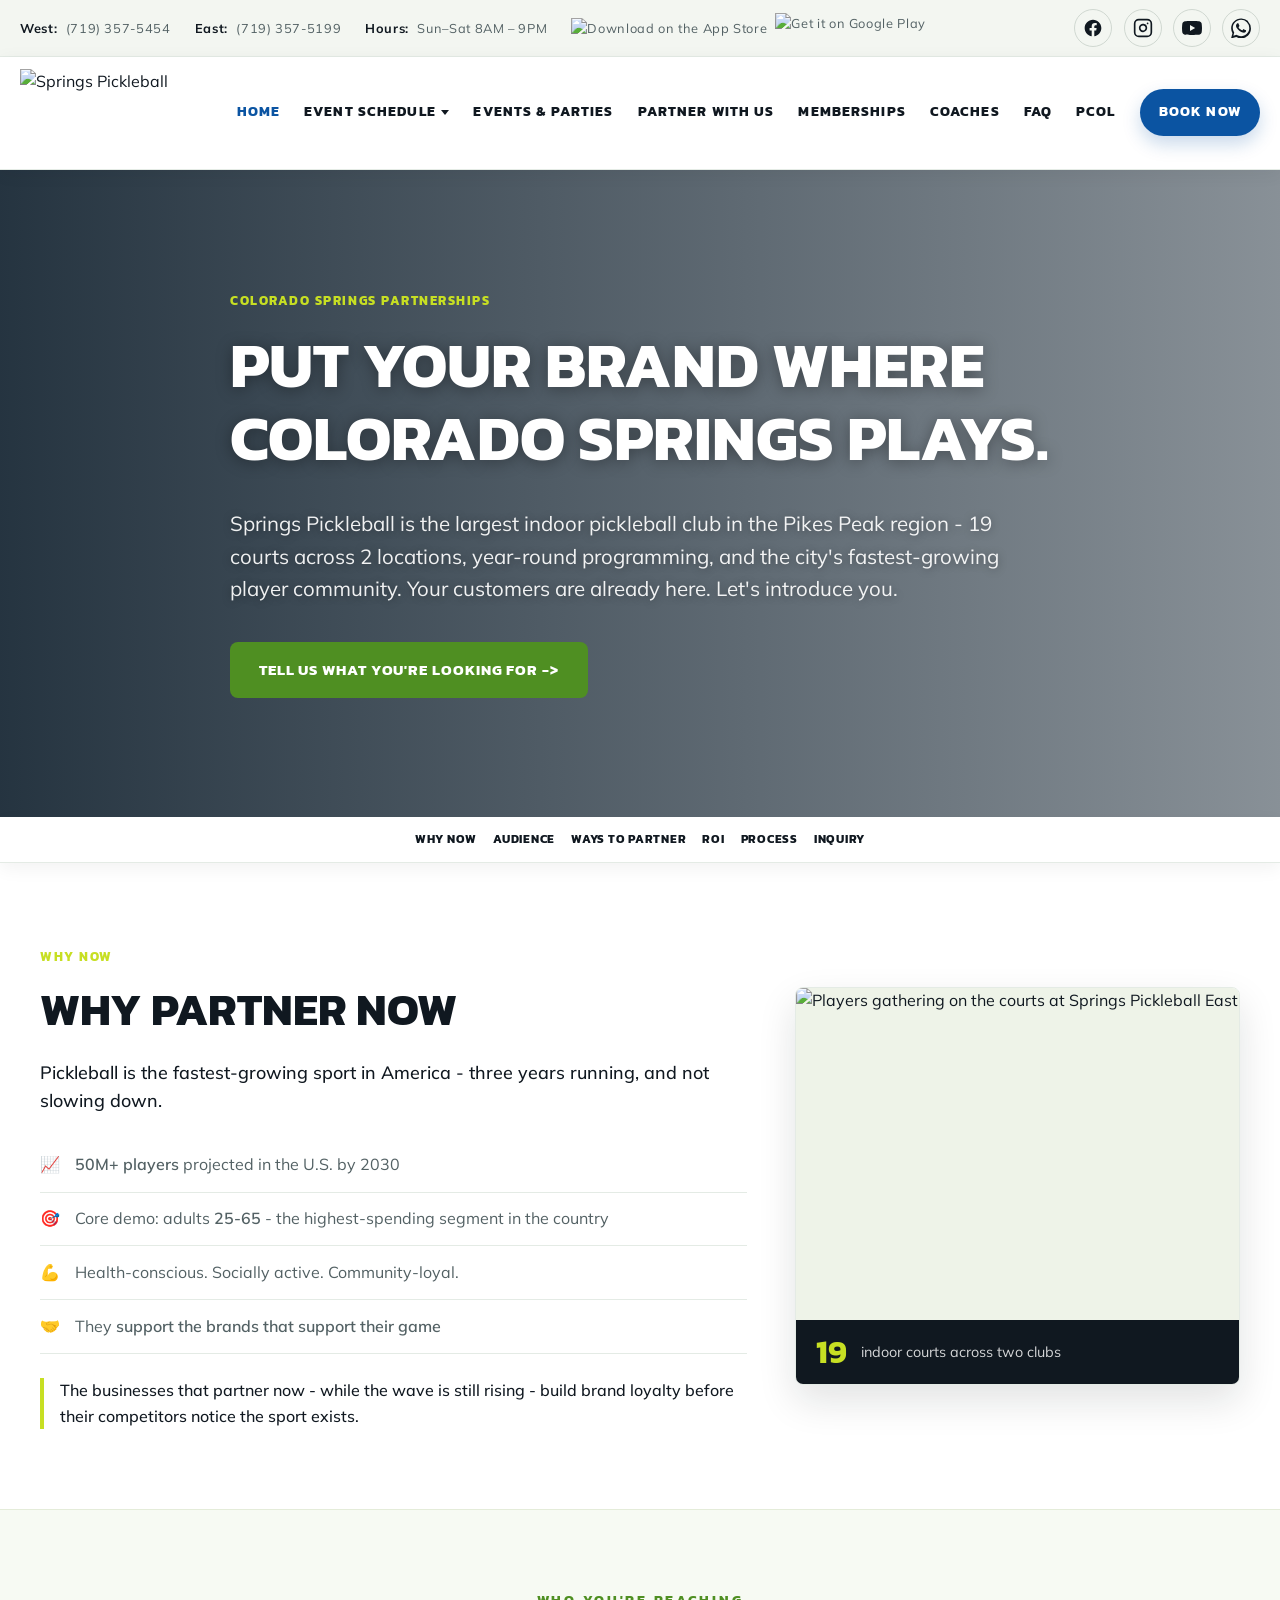
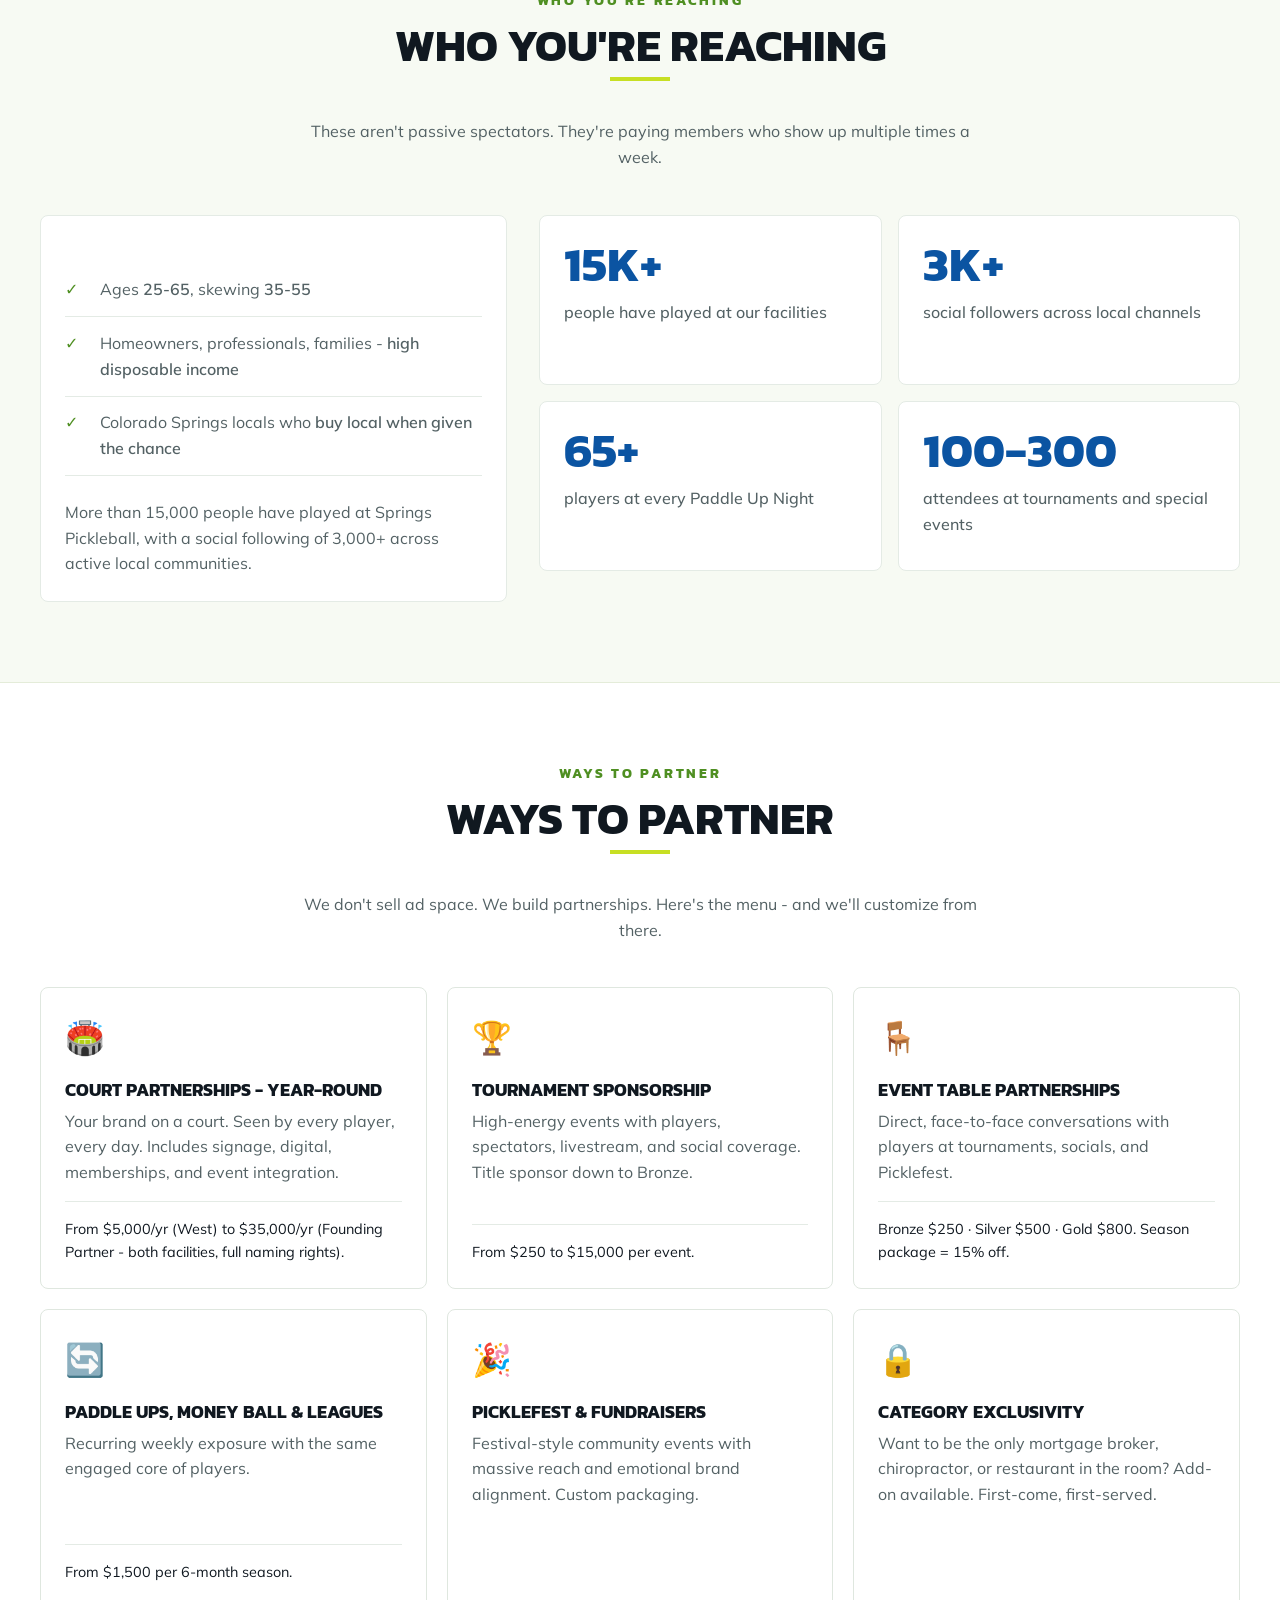
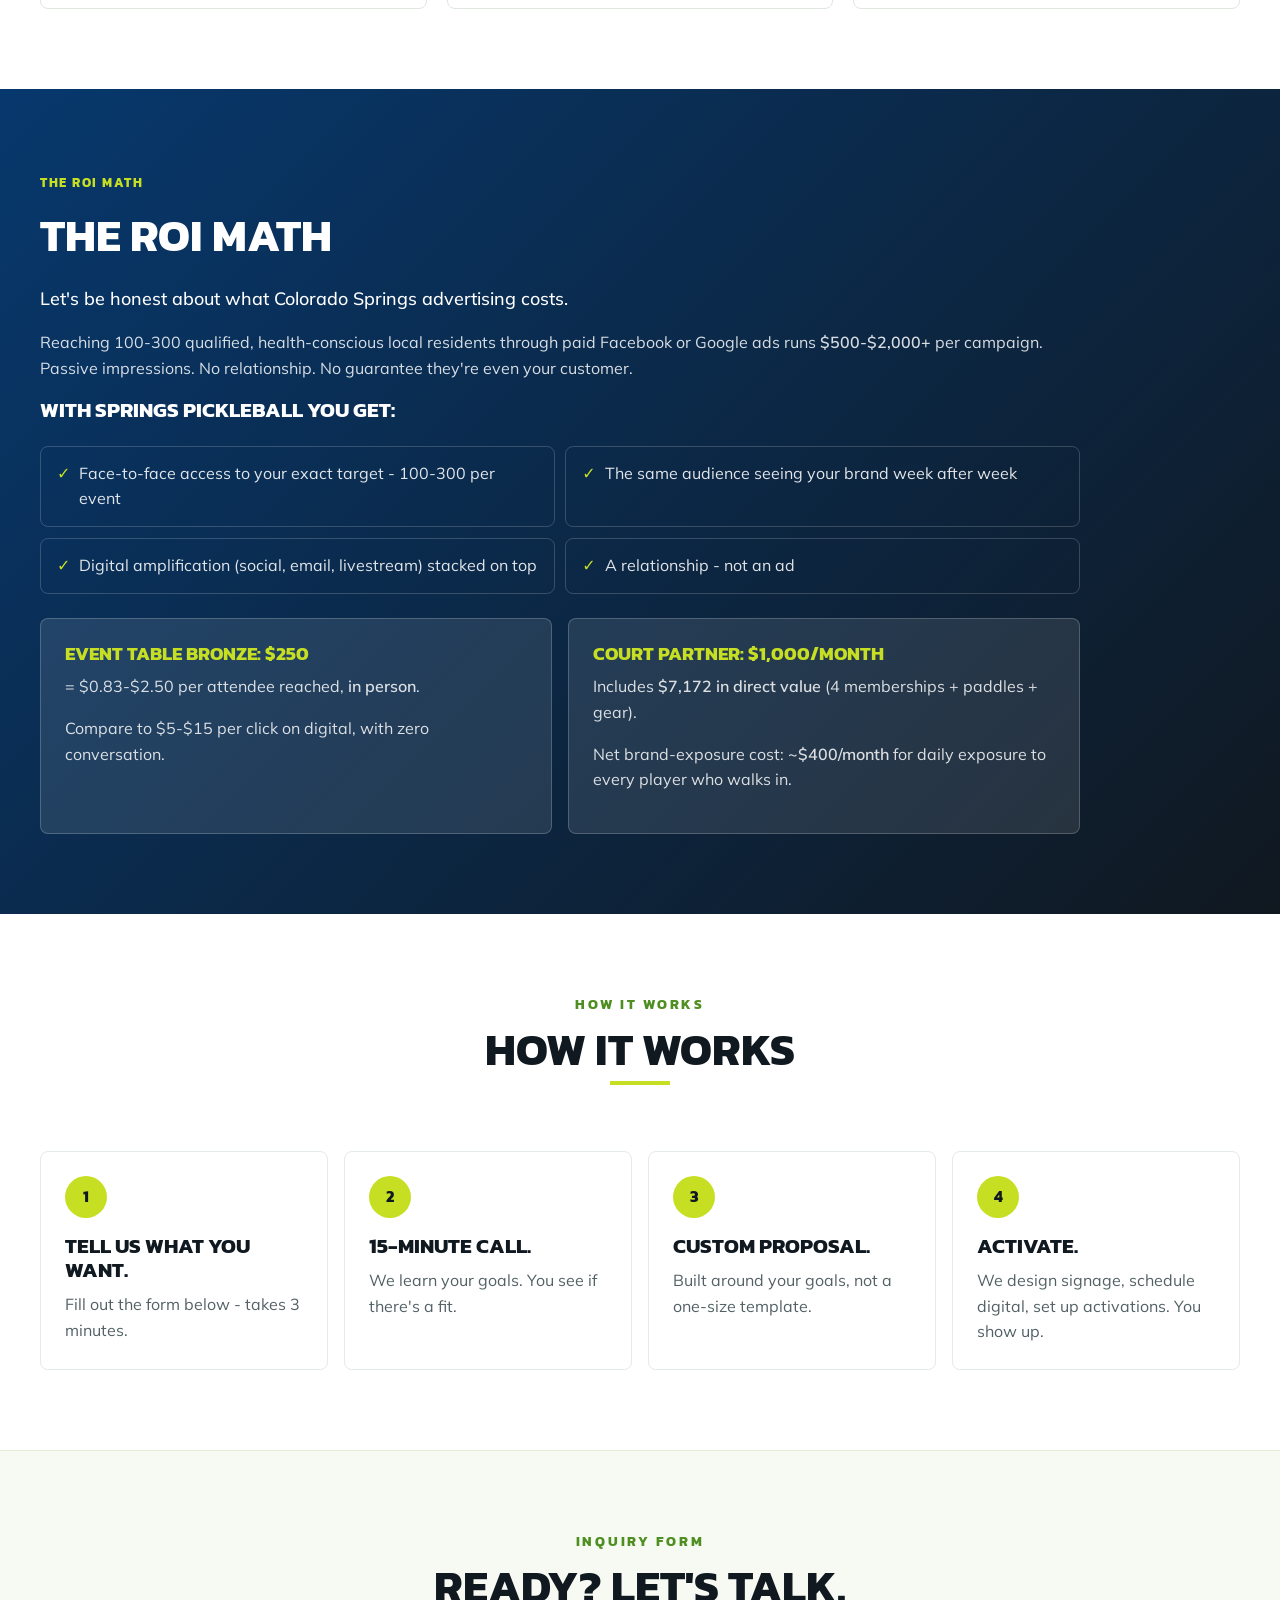
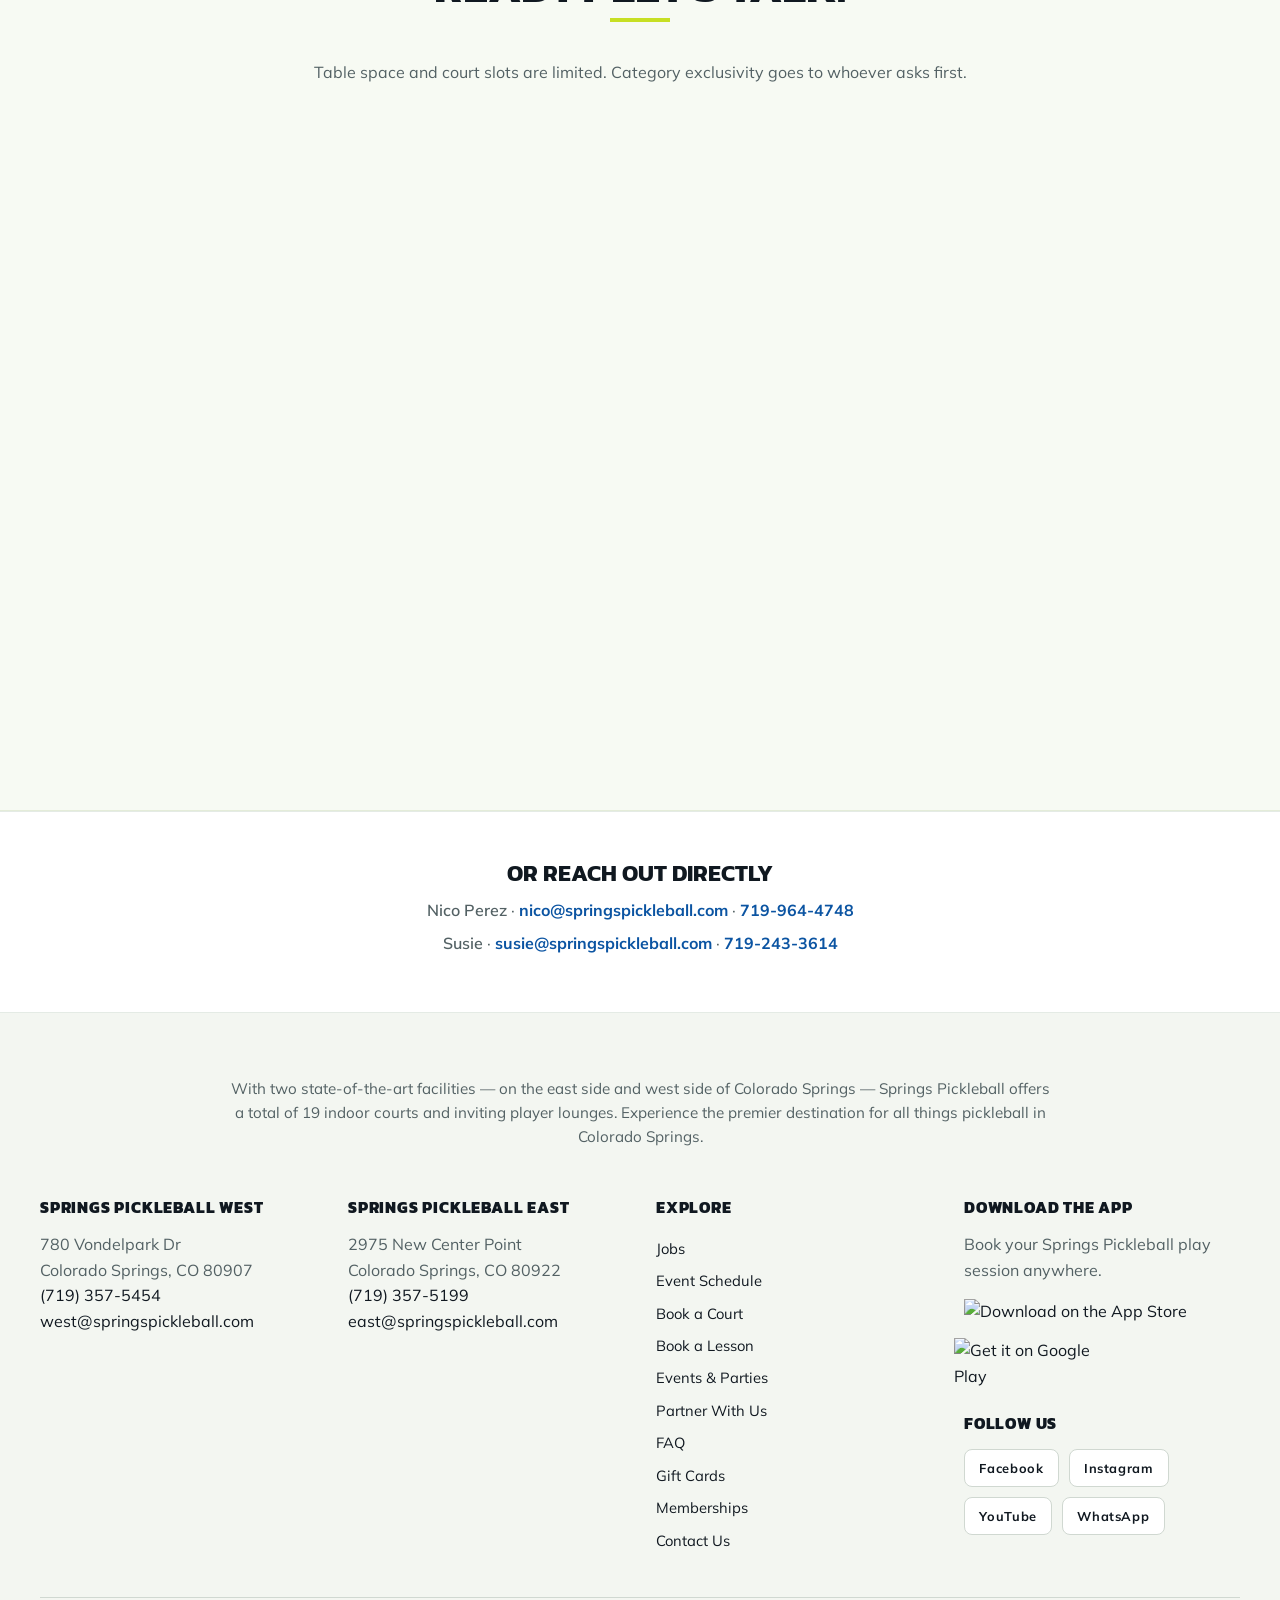
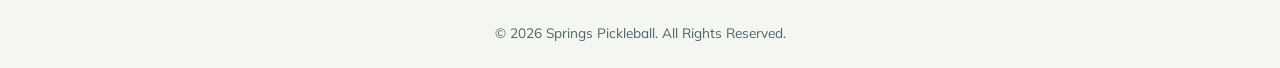
==== commit 7f8741d9: "pcol" ====
--- a/become-a-sponsor/index.html
+++ b/become-a-sponsor/index.html
@@ -165,6 +165,7 @@
       <li><a href="/memberships.html">Memberships</a></li>
       <li><a href="/instructors.html">Coaches</a></li>
       <li><a href="/faq.html">FAQ</a></li>
+      <li><a href="https://pcolpickleball.com/" target="_blank" rel="noopener">PCOL</a></li>
       <li><a href="/book.html" class="nav-cta" data-open-book-modal>Book Now</a></li>
     </ul>
   </div>
@@ -352,7 +353,7 @@
       <div>
         <h4>Explore</h4>
         <ul>
-          <li><a href="https://springspickleballapplication.paperform.co/" target="_blank" rel="noopener">Jobs</a></li>
+          <li><a href="/jobs.html">Jobs</a></li>
           <li><a href="/events.html">Event Schedule</a></li>
           <li><a href="/book.html">Book a Court</a></li>
           <li><a href="/instructors.html">Book a Lesson</a></li>
--- a/styles.css
+++ b/styles.css
@@ -280,7 +280,7 @@
   padding: 0.5rem;
 }
 
-@media (max-width: 980px) {
+@media (max-width: 1180px) {
   .nav-toggle { display: block; }
   .nav-links {
     position: absolute;
@@ -2841,6 +2841,110 @@
 .faq-item .faq-answer p { margin: 0 0 0.6rem; }
 .faq-item .faq-answer p:last-child { margin: 0; }
 
+/* ===== Jobs ===== */
+.jobs-head {
+  background:
+    linear-gradient(90deg, rgba(7,24,38,0.85), rgba(7,24,38,0.44)),
+    url('images/east-patio-court-people.jpg') center/cover no-repeat;
+}
+.jobs-list {
+  max-width: 820px;
+  margin: 0 auto;
+}
+.job-item {
+  background: var(--white);
+  border: 1px solid #e4ebe5;
+  border-radius: 12px;
+  margin-bottom: 0.75rem;
+  overflow: hidden;
+  transition: border-color 0.15s, box-shadow 0.15s;
+}
+.job-item[open] {
+  border-color: var(--main);
+  box-shadow: 0 6px 20px rgba(16,24,26,0.05);
+}
+.job-item summary {
+  list-style: none;
+  cursor: pointer;
+  padding: 1.1rem 1.4rem;
+  display: flex;
+  align-items: center;
+  justify-content: space-between;
+  gap: 1rem;
+}
+.job-item summary::-webkit-details-marker { display: none; }
+.job-title {
+  font-family: var(--font-head);
+  font-weight: 700;
+  font-size: 1rem;
+  letter-spacing: 0.01em;
+  color: var(--black);
+}
+.job-actions {
+  display: flex;
+  align-items: center;
+  gap: 0.9rem;
+  flex-shrink: 0;
+}
+.job-apply-btn {
+  display: inline-block;
+  background: var(--main);
+  color: var(--black);
+  font-family: var(--font-head);
+  font-weight: 700;
+  text-transform: uppercase;
+  letter-spacing: 0.05em;
+  font-size: 0.78rem;
+  padding: 0.55rem 1rem;
+  border-radius: 8px;
+  transition: transform 0.15s ease, background 0.15s ease;
+}
+.job-apply-btn:hover { background: var(--main-dark); color: var(--black); transform: translateY(-1px); }
+.job-chevron {
+  width: 10px; height: 10px;
+  border-right: 2px solid var(--black);
+  border-bottom: 2px solid var(--black);
+  transform: rotate(45deg);
+  transition: transform 0.2s;
+  flex-shrink: 0;
+}
+.job-item[open] .job-chevron { transform: rotate(-135deg); border-color: var(--green-deep); }
+.job-body {
+  padding: 0 1.4rem 1.5rem;
+  color: var(--muted);
+  font-size: 0.95rem;
+}
+.job-body .job-meta {
+  font-weight: 600;
+  color: var(--black);
+  margin: 0 0 0.9rem;
+}
+.job-body h4 {
+  font-family: var(--font-head);
+  color: var(--black);
+  font-size: 0.9rem;
+  text-transform: uppercase;
+  letter-spacing: 0.04em;
+  margin: 1.4rem 0 0.6rem;
+}
+.job-body h4:first-of-type { margin-top: 0; }
+.job-subhead {
+  font-weight: 700;
+  color: var(--black);
+  margin: 1rem 0 0.4rem;
+}
+.job-body ul {
+  margin: 0 0 0.6rem;
+  padding-left: 1.2rem;
+}
+.job-body li { margin-bottom: 0.4rem; }
+.job-body p { margin: 0 0 0.9rem; }
+.job-body p:last-child { margin: 0; }
+@media (max-width: 560px) {
+  .job-item summary { flex-wrap: wrap; }
+  .job-actions { width: 100%; justify-content: space-between; }
+}
+
 /* Calendar */
 .calendar-toolbar {
   display: flex;
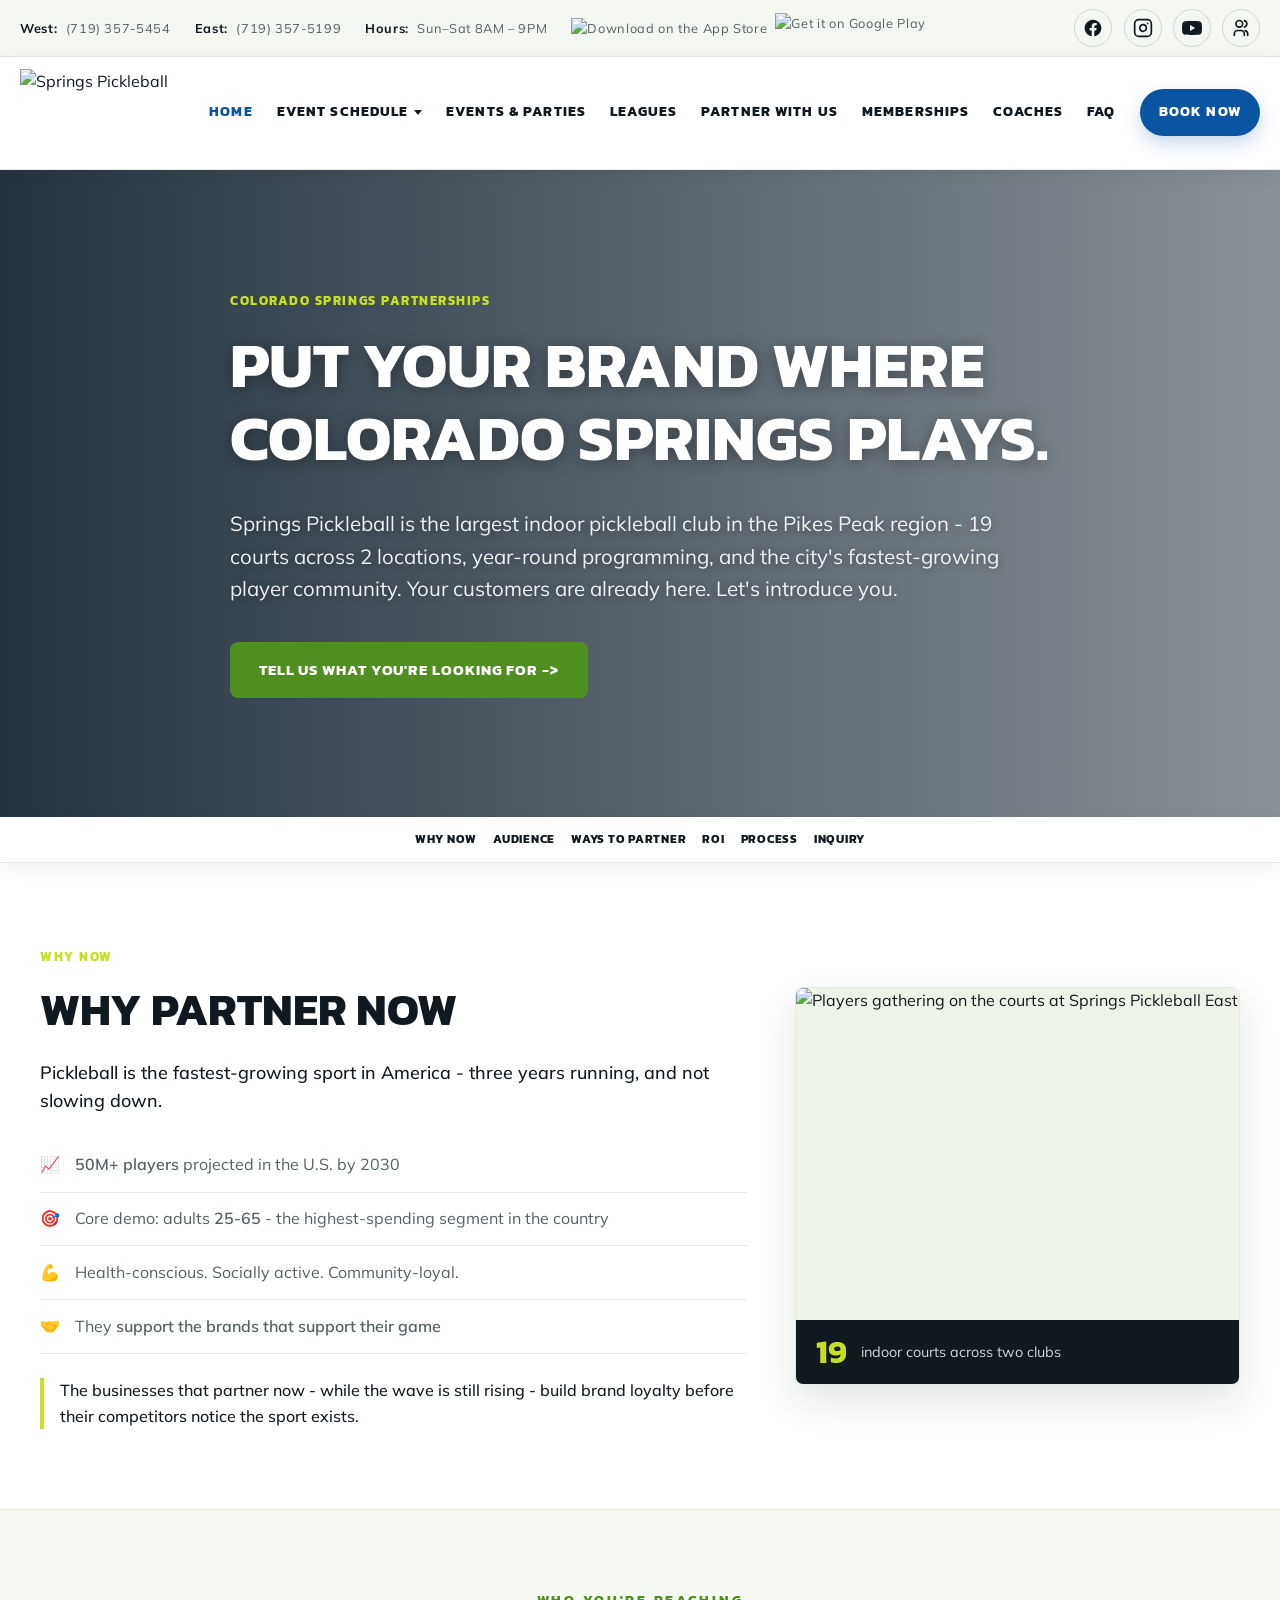
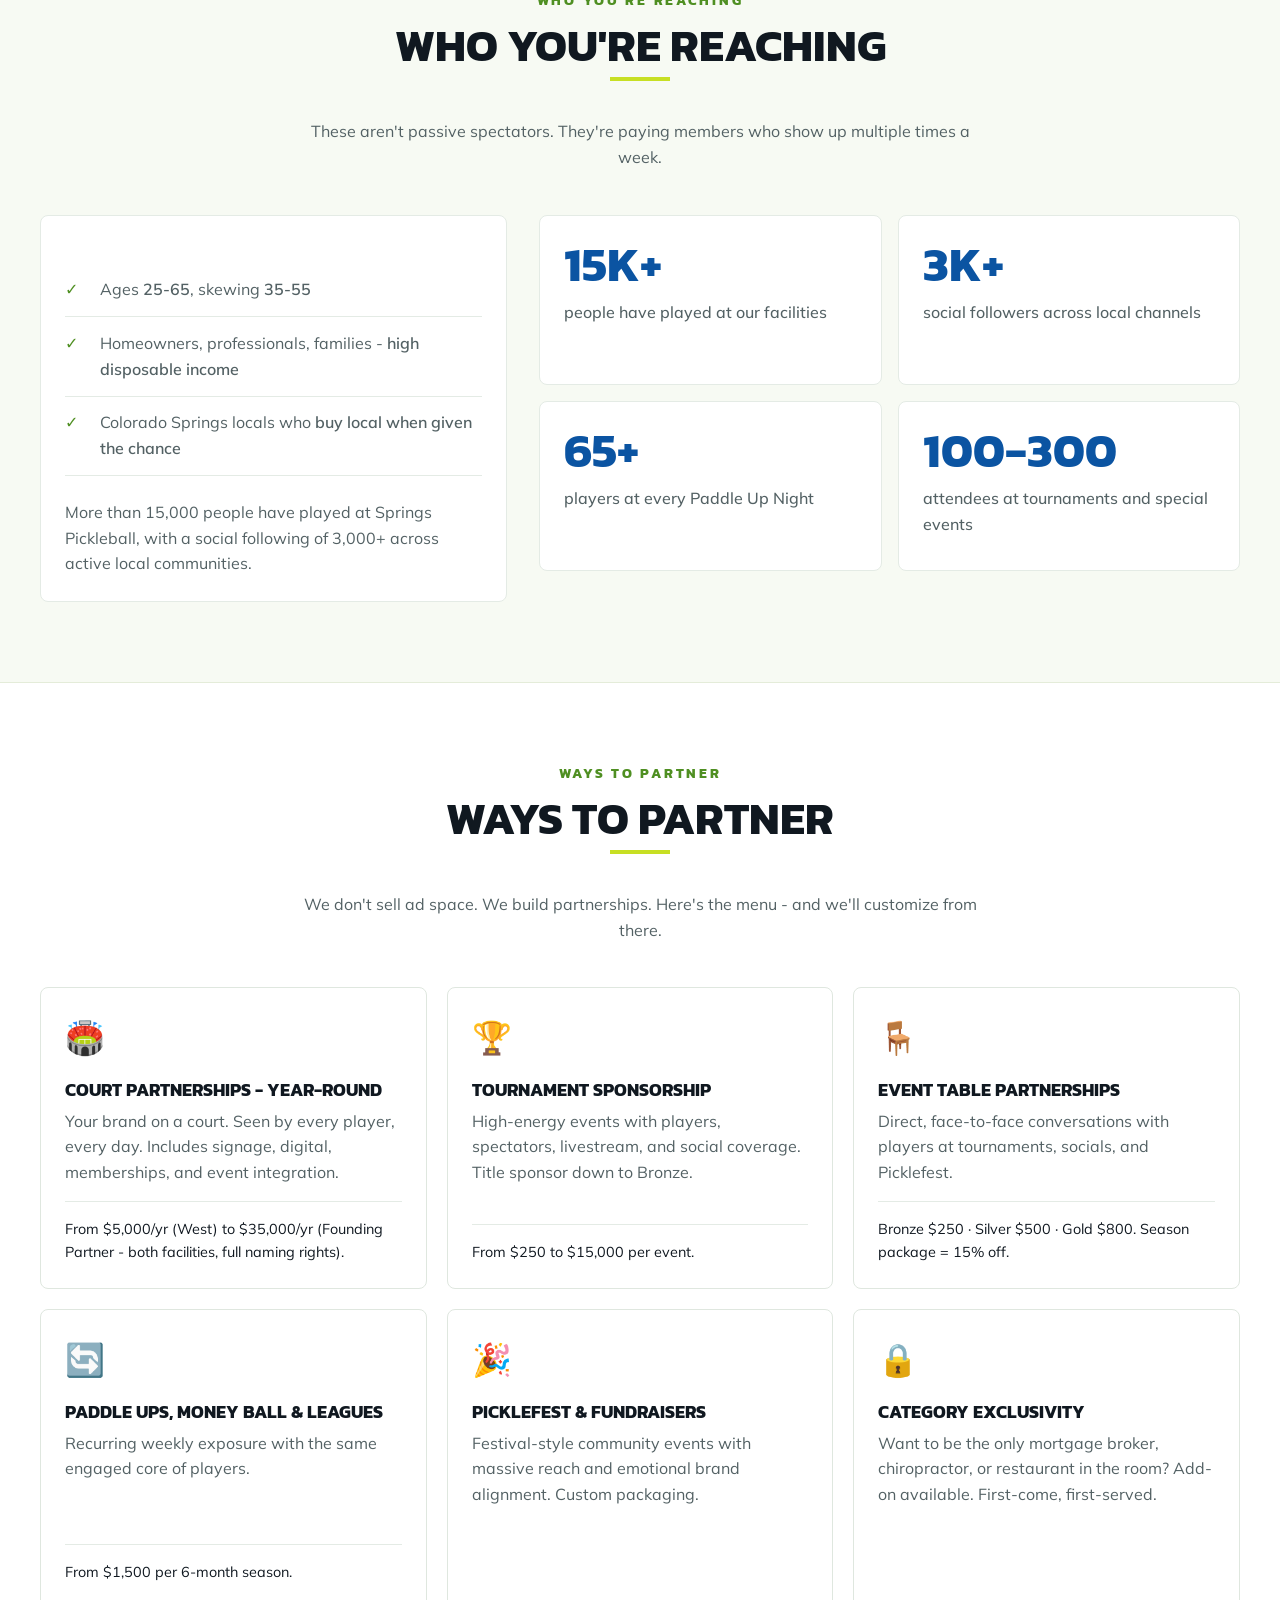
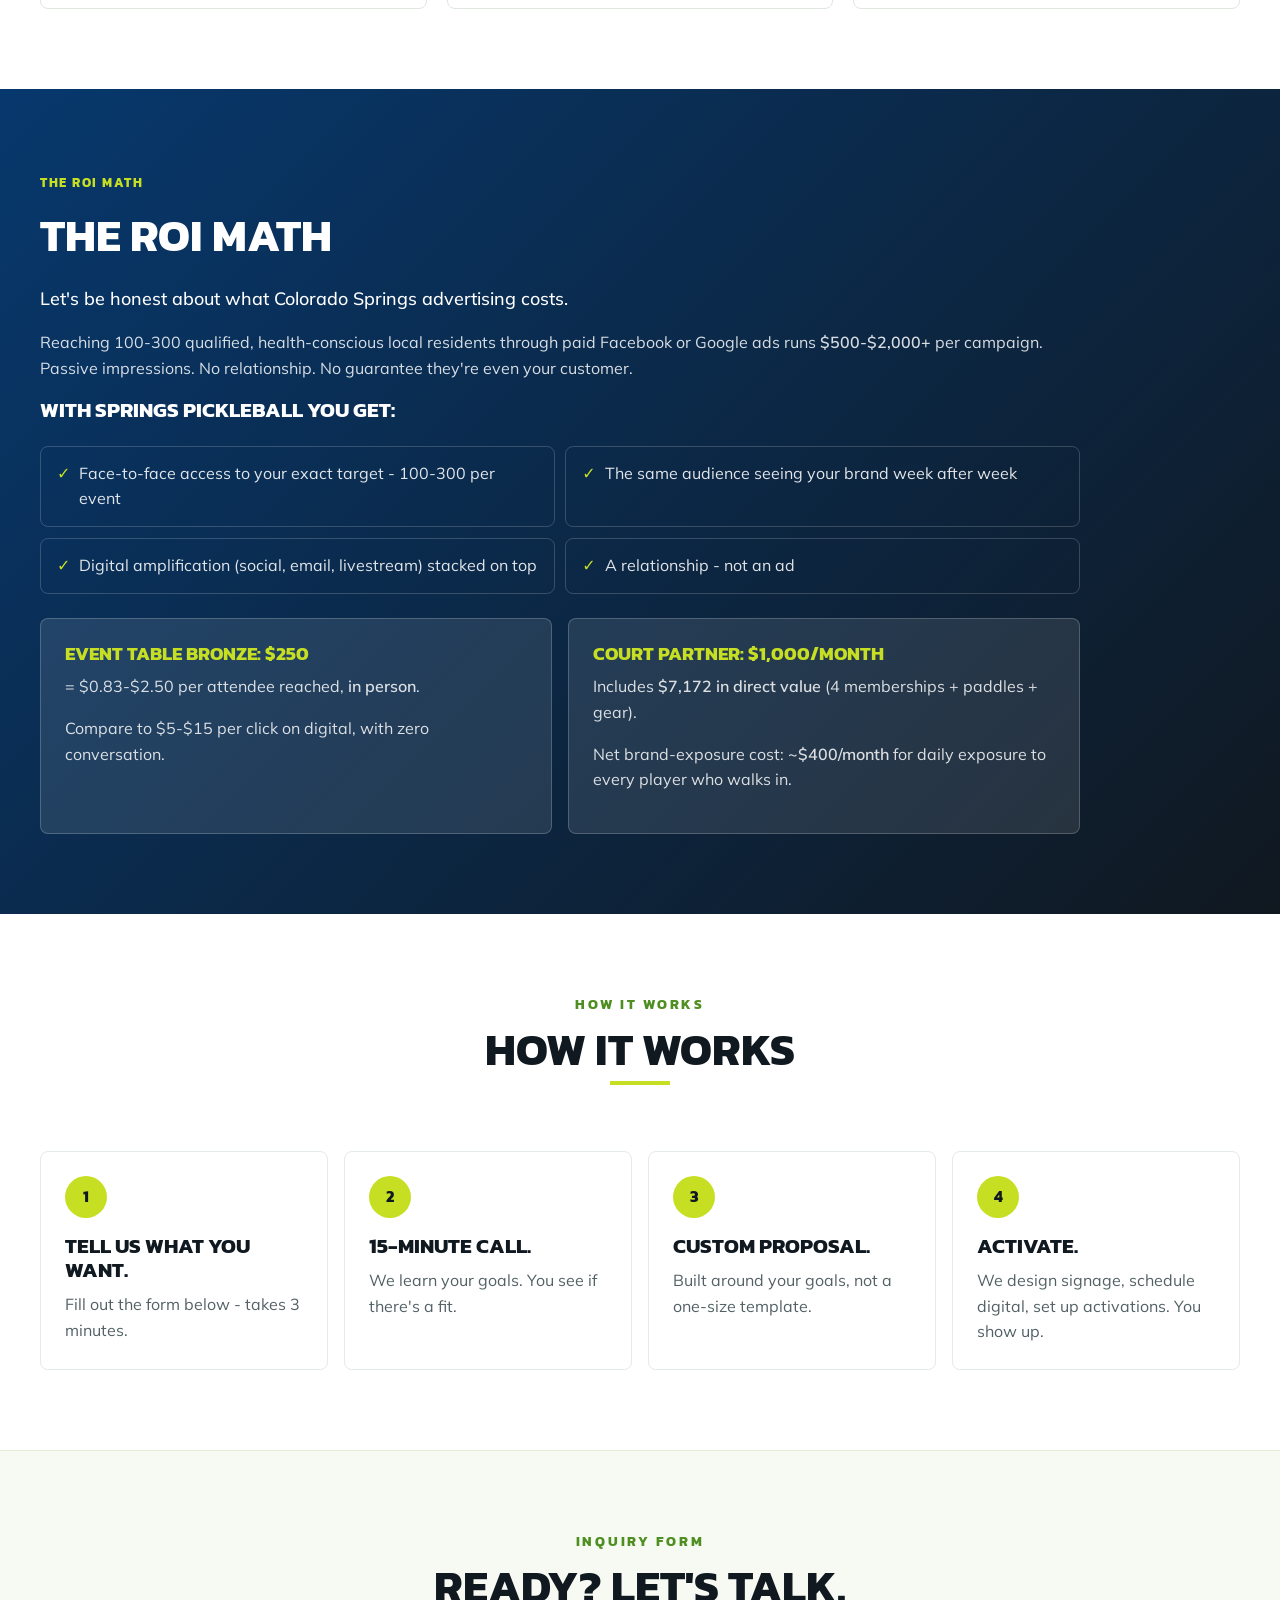
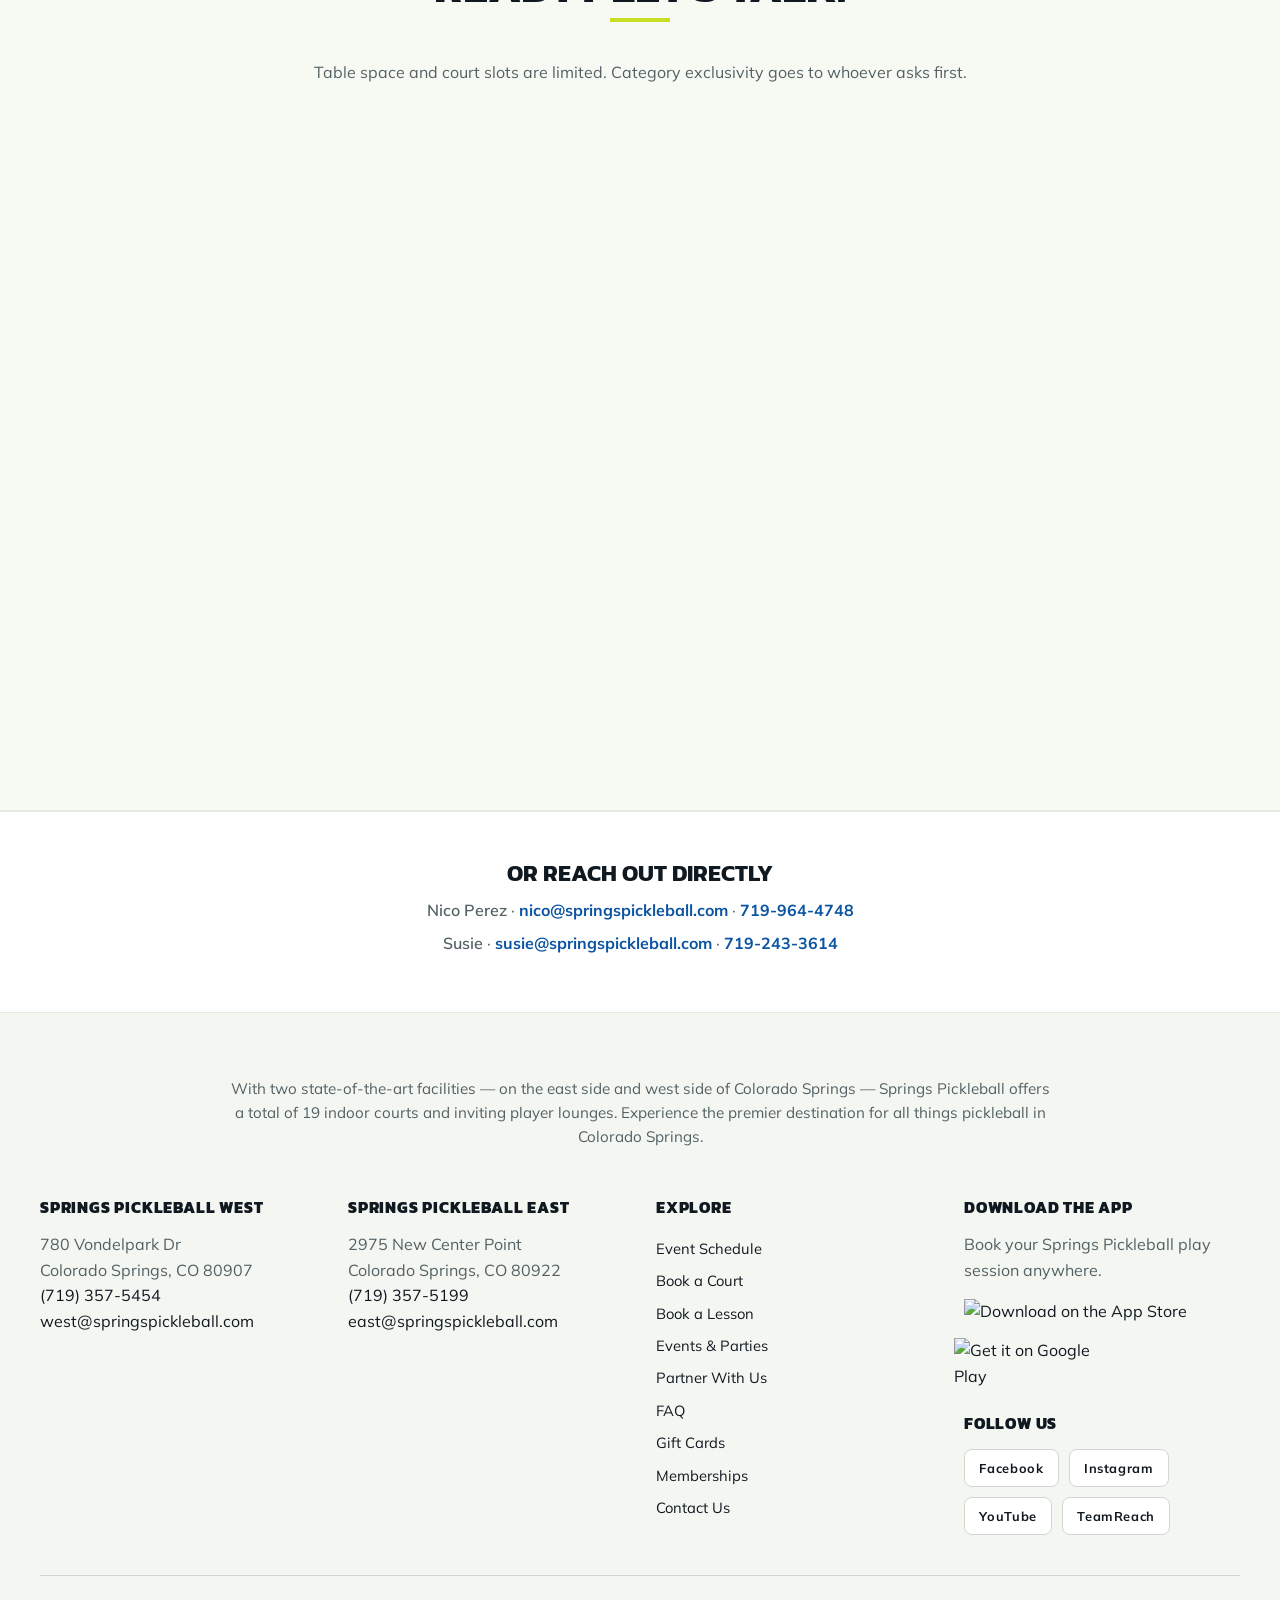
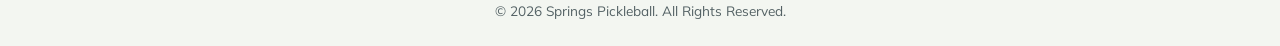
==== commit d9dcf89f: "swap whatsapp" ====
--- a/become-a-sponsor/index.html
+++ b/become-a-sponsor/index.html
@@ -111,7 +111,7 @@
       <a href="https://www.facebook.com/profile.php?id=100082905789301" target="_blank" rel="noopener" aria-label="Facebook"><svg xmlns="http://www.w3.org/2000/svg" viewBox="0 0 24 24" fill="currentColor" aria-hidden="true"><path d="M22 12.06C22 6.5 17.52 2 12 2S2 6.5 2 12.06C2 17.08 5.66 21.24 10.44 22v-7.03H7.9v-2.91h2.54V9.85c0-2.52 1.49-3.91 3.77-3.91 1.09 0 2.24.2 2.24.2v2.47h-1.26c-1.24 0-1.63.77-1.63 1.57v1.89h2.77l-.44 2.91h-2.33V22C18.34 21.24 22 17.08 22 12.06z"/></svg></a>
       <a href="https://www.instagram.com/springspickleball/" target="_blank" rel="noopener" aria-label="Instagram"><svg xmlns="http://www.w3.org/2000/svg" viewBox="0 0 24 24" fill="none" stroke="currentColor" stroke-width="2" stroke-linecap="round" stroke-linejoin="round" aria-hidden="true"><rect width="20" height="20" x="2" y="2" rx="5"/><path d="M16 11.37A4 4 0 1 1 12.63 8 4 4 0 0 1 16 11.37z"/><path d="M17.5 6.5h.01"/></svg></a>
       <a href="https://www.youtube.com/@SpringsPickleballClub" target="_blank" rel="noopener" aria-label="YouTube"><svg xmlns="http://www.w3.org/2000/svg" viewBox="0 0 24 24" fill="currentColor" aria-hidden="true"><path d="M23.5 6.2a3 3 0 0 0-2.1-2.1C19.5 3.6 12 3.6 12 3.6s-7.5 0-9.4.5A3 3 0 0 0 .5 6.2 31.6 31.6 0 0 0 0 12a31.6 31.6 0 0 0 .5 5.8 3 3 0 0 0 2.1 2.1c1.9.5 9.4.5 9.4.5s7.5 0 9.4-.5a3 3 0 0 0 2.1-2.1A31.6 31.6 0 0 0 24 12a31.6 31.6 0 0 0-.5-5.8zM9.6 15.5v-7l6.2 3.5-6.2 3.5z"/></svg></a>
-      <a href="https://chat.whatsapp.com/K9vtiqorP8m2vQCubyhikW?mode=r_c" target="_blank" rel="noopener" aria-label="WhatsApp"><svg xmlns="http://www.w3.org/2000/svg" viewBox="0 0 24 24" fill="currentColor" aria-hidden="true"><path d="M17.47 14.38c-.3-.15-1.76-.87-2.03-.97-.27-.1-.47-.15-.67.15-.2.3-.77.97-.94 1.17-.17.2-.35.22-.64.07-.3-.15-1.26-.46-2.39-1.48-.88-.79-1.48-1.76-1.65-2.06-.17-.3-.02-.46.13-.61.13-.13.3-.35.44-.52.15-.17.2-.3.3-.5.1-.2.05-.37-.02-.52-.08-.15-.67-1.61-.92-2.21-.24-.58-.49-.5-.67-.51h-.57c-.2 0-.52.07-.79.37-.27.3-1.04 1.02-1.04 2.48s1.07 2.88 1.21 3.08c.15.2 2.1 3.2 5.08 4.49.71.31 1.26.49 1.7.62.71.23 1.36.2 1.87.12.57-.08 1.76-.72 2-1.41.25-.69.25-1.29.17-1.41-.07-.12-.27-.2-.57-.35M12.05 21.79H12a9.9 9.9 0 0 1-5.03-1.38l-.36-.21-3.74.98 1-3.64-.23-.37A9.86 9.86 0 0 1 2.16 12c0-5.45 4.43-9.89 9.9-9.89 2.63 0 5.11 1.03 6.97 2.9a9.83 9.83 0 0 1 2.9 6.99c-.01 5.45-4.44 9.89-9.89 9.89m8.42-18.29A11.82 11.82 0 0 0 12.04.5C5.49.5.16 5.83.15 12.39c0 2.1.55 4.14 1.59 5.95L.06 24.5l6.3-1.65A11.88 11.88 0 0 0 12.05 24.5h.01c6.55 0 11.89-5.33 11.89-11.89a11.82 11.82 0 0 0-3.49-8.41"/></svg></a>
+      <a href="https://app.teamreach.com/join/SPRINGSPICKLEBALL" target="_blank" rel="noopener" aria-label="Join TeamReach"><svg xmlns="http://www.w3.org/2000/svg" viewBox="0 0 24 24" fill="none" stroke="currentColor" stroke-width="2" stroke-linecap="round" stroke-linejoin="round" aria-hidden="true"><path d="M16 21v-2a4 4 0 0 0-4-4H8a4 4 0 0 0-4 4v2"/><circle cx="10" cy="7" r="4"/><path d="M20 21v-2a4 4 0 0 0-3-3.87M16 3.13a4 4 0 0 1 0 7.75"/></svg></a>
     </div>
   </div>
 </div>
@@ -161,11 +161,11 @@
         </div>
       </li>
       <li><a href="/events-parties.html">Events &amp; Parties</a></li>
+      <li><a href="/leagues.html">Leagues</a></li>
       <li><a href="/become-a-sponsor/">Partner With Us</a></li>
       <li><a href="/memberships.html">Memberships</a></li>
       <li><a href="/instructors.html">Coaches</a></li>
       <li><a href="/faq.html">FAQ</a></li>
-      <li><a href="https://pcolpickleball.com/" target="_blank" rel="noopener">PCOL</a></li>
       <li><a href="/book.html" class="nav-cta" data-open-book-modal>Book Now</a></li>
     </ul>
   </div>
@@ -353,7 +353,7 @@
       <div>
         <h4>Explore</h4>
         <ul>
-          <li><a href="/jobs.html">Jobs</a></li>
+          <!-- <li><a href="/jobs.html">Jobs</a></li> -->
           <li><a href="/events.html">Event Schedule</a></li>
           <li><a href="/book.html">Book a Court</a></li>
           <li><a href="/instructors.html">Book a Lesson</a></li>
@@ -381,7 +381,7 @@
           <a href="https://www.facebook.com/profile.php?id=100082905789301" target="_blank" rel="noopener">Facebook</a>
           <a href="https://www.instagram.com/springspickleball/" target="_blank" rel="noopener">Instagram</a>
           <a href="https://www.youtube.com/@SpringsPickleballClub" target="_blank" rel="noopener">YouTube</a>
-          <a href="https://chat.whatsapp.com/K9vtiqorP8m2vQCubyhikW?mode=r_c" target="_blank" rel="noopener">WhatsApp</a>
+          <a href="https://app.teamreach.com/join/SPRINGSPICKLEBALL" target="_blank" rel="noopener">TeamReach</a>
         </div>
       </div>
     </div>    <div class="copyright">© <span id="year"></span> Springs Pickleball. All Rights Reserved.</div>
--- a/styles.css
+++ b/styles.css
@@ -415,6 +415,25 @@
 .btn-accent:hover { background: var(--main); color: var(--black); }
 
 /* ===== Hero (image background) ===== */
+.home-league-feature {
+  padding: 1.25rem 0;
+  background: #07386d;
+  border-bottom: 4px solid var(--main);
+}
+.home-league-feature .container {
+  max-width: 1320px;
+}
+.home-league-feature a {
+  display: block;
+  overflow: hidden;
+  border-radius: 8px;
+}
+.home-league-feature img {
+  display: block;
+  width: 100%;
+  height: auto;
+}
+
 .hero {
   position: relative;
   color: var(--white);
@@ -828,138 +847,234 @@
 }
 .promo-ctas .btn:hover { background: var(--black); color: var(--main); }
 
-/* ===== Fall Classic banner ===== */
-.fall-classic-banner {
-  position: relative;
-  color: var(--white);
+/* ===== Membership pricing graphics ===== */
+.membership-overview {
+  max-width: 1100px;
+  margin: 0 auto 2rem;
+  overflow: hidden;
+  border-radius: 8px;
+  box-shadow: 0 14px 34px rgba(7,24,38,0.14);
+}
+.membership-overview img {
+  display: block;
+  width: 100%;
+  height: auto;
+}
+.membership-promo-graphic {
+  max-width: 980px;
+  margin: 0 auto 2rem;
+  overflow: hidden;
+  border-radius: 8px;
+  box-shadow: 0 10px 28px rgba(7,24,38,0.12);
+}
+.membership-promo-graphic img {
+  display: block;
+  width: 100%;
+  height: auto;
+}
+.open-play-pricing-graphic {
+  max-width: 1100px;
+  margin: 0 auto 2rem;
+  overflow: hidden;
+  border-radius: 8px;
+  box-shadow: 0 14px 34px rgba(7,24,38,0.14);
+}
+.open-play-pricing-graphic img {
+  display: block;
+  width: 100%;
+  height: auto;
+}
+/* ===== Leagues ===== */
+.leagues-head {
   background:
-    linear-gradient(90deg, rgba(7,24,38,0.98) 0%, rgba(11,84,162,0.94) 50%, rgba(94,146,60,0.9) 100%),
-    url('images/fall-classic.png') center/cover no-repeat;
-  border-top: 3px solid var(--main);
-  border-bottom: 3px solid var(--main);
+    linear-gradient(90deg, rgba(7,24,38,0.88), rgba(11,84,162,0.6)),
+    url('images/fall_flex_league.jpg') center/cover no-repeat;
+}
+.league-pcol {
+  display: grid;
+  grid-template-columns: minmax(300px, 0.8fr) minmax(360px, 1.2fr);
+  gap: 0;
+  align-items: stretch;
   overflow: hidden;
-}
-.fall-classic-banner::after {
-  content: '';
-  position: absolute;
-  inset: 0;
-  background: linear-gradient(180deg, rgba(255,255,255,0.08), rgba(255,255,255,0));
-  pointer-events: none;
-}
-.fall-classic-banner .container {
-  position: relative;
-  z-index: 1;
+  padding: 0;
+  background: var(--white);
+  border: 1px solid #e4ebe5;
+  border-top: 5px solid var(--main);
+  border-radius: 8px;
+  box-shadow: 0 10px 28px rgba(16,24,26,0.06);
+}
+.league-pcol-copy {
+  display: flex;
+  flex-direction: column;
+  justify-content: center;
+  padding: 1.75rem;
+}
+.league-pcol h2 {
+  margin-bottom: 0.35rem;
+}
+.league-pcol p {
+  color: var(--muted);
+  margin-bottom: 1.1rem;
+}
+.league-pcol .btn {
+  align-self: flex-start;
+  white-space: nowrap;
+}
+.league-pcol-media {
+  background: var(--black);
+}
+.league-pcol-media img {
+  display: block;
+  width: 100%;
+  height: auto;
+}
+.league-feature {
+  margin: 0 auto 2rem;
+  max-width: 1100px;
+  overflow: hidden;
+  border-radius: 8px;
+  box-shadow: 0 16px 38px rgba(16,24,26,0.12);
+}
+.league-feature img {
+  width: 100%;
+}
+.league-stats {
   display: grid;
-  grid-template-columns: minmax(180px, 270px) minmax(0, 1fr) auto;
-  gap: 1.5rem;
+  grid-template-columns: repeat(4, minmax(0, 1fr));
+  gap: 1rem;
+  margin-bottom: 3rem;
+}
+.league-stats div {
+  padding: 1.1rem;
+  background: var(--white);
+  border: 1px solid #e4ebe5;
+  border-radius: 8px;
+}
+.league-stats strong {
+  display: block;
+  color: var(--accent);
+  font-family: var(--font-head);
+  font-size: 2rem;
+  line-height: 1;
+}
+.league-stats span {
+  color: var(--muted);
+  font-weight: 700;
+}
+.league-picker {
+  display: grid;
+  grid-template-columns: minmax(220px, 0.85fr) minmax(300px, 1.15fr);
+  gap: 1rem;
+  align-items: end;
+  max-width: 980px;
+  margin: 0 auto;
+  padding: 1.4rem;
+  background: var(--white);
+  border: 1px solid #dfe8dc;
+  border-top: 5px solid var(--main);
+  border-radius: 8px;
+  box-shadow: 0 16px 36px rgba(16,24,26,0.08);
+}
+.league-picker-copy {
+  align-self: center;
+}
+.league-picker-copy h2 {
+  margin-bottom: 0.35rem;
+}
+.league-picker-copy p {
+  color: var(--muted);
+  margin: 0;
+}
+.league-picker-control label {
+  display: block;
+  margin-bottom: 0.45rem;
+  color: var(--black);
+  font-family: var(--font-head);
+  font-size: 0.82rem;
+  font-weight: 800;
+  letter-spacing: 0.06em;
+  text-transform: uppercase;
+}
+.league-picker-control select {
+  width: 100%;
+  min-height: 54px;
+  padding: 0 3rem 0 1rem;
+  color: var(--black);
+  background:
+    linear-gradient(45deg, transparent 50%, var(--accent) 50%) right 1.3rem center / 7px 7px no-repeat,
+    linear-gradient(135deg, var(--accent) 50%, transparent 50%) right 0.95rem center / 7px 7px no-repeat,
+    var(--gray);
+  border: 1px solid #d8e1d5;
+  border-radius: 8px;
+  font: 700 1rem var(--font-body);
+  appearance: none;
+}
+.league-picker-control select:focus {
+  border-color: var(--accent);
+  box-shadow: 0 0 0 3px rgba(11,84,162,0.14);
+  outline: none;
+}
+.league-picker-result {
+  min-height: 96px;
+  padding: 1rem;
+  background: #f8fbf5;
+  border: 1px solid #e0eadb;
+  border-radius: 8px;
+}
+.league-picker-result span,
+.league-picker-result small {
+  display: block;
+  color: var(--muted);
+  font-weight: 700;
+}
+.league-picker-result span {
+  color: var(--accent);
+  font-family: var(--font-head);
+  font-size: 0.76rem;
+  letter-spacing: 0.08em;
+  text-transform: uppercase;
+}
+.league-picker-result strong {
+  display: block;
+  margin: 0.15rem 0;
+  color: var(--black);
+  font-family: var(--font-head);
+  font-size: 1.25rem;
+  line-height: 1.2;
+  text-transform: uppercase;
+}
+.league-picker-cta {
+  align-self: stretch;
+  display: flex;
   align-items: center;
-  padding-top: 1.35rem;
-  padding-bottom: 1.35rem;
-}
-.fall-classic-media {
-  align-self: stretch;
-  min-height: 124px;
-  border-radius: 8px;
-  overflow: hidden;
-  box-shadow: 0 12px 32px rgba(0,0,0,0.22);
-}
-.fall-classic-media img {
-  width: 100%;
-  height: 100%;
-  object-fit: cover;
-}
-.fall-classic-copy {
-  min-width: 0;
-}
-.fall-classic-kicker {
-  display: block;
-  color: var(--main);
-  font-family: var(--font-head);
-  font-weight: 800;
-  font-size: 0.78rem;
-  letter-spacing: 0.12em;
-  text-transform: uppercase;
-  margin-bottom: 0.3rem;
-}
-.fall-classic-copy h2 {
-  color: var(--white);
-  font-size: clamp(1.55rem, 3vw, 2.45rem);
-  margin-bottom: 0.65rem;
-  text-shadow: 0 3px 18px rgba(0,0,0,0.24);
-}
-.fall-classic-highlights {
-  display: flex;
-  flex-wrap: wrap;
-  gap: 0.55rem 0.85rem;
-  list-style: none;
-  margin: 0;
-  padding: 0;
-}
-.fall-classic-highlights li {
-  display: inline-flex;
-  align-items: center;
-  gap: 0.45rem;
-  color: rgba(255,255,255,0.95);
-  font-weight: 800;
-  font-size: 0.9rem;
-  line-height: 1.2;
-}
-.fall-classic-highlights li::before {
-  content: '';
-  width: 8px;
-  height: 8px;
-  border-radius: 50%;
-  flex: 0 0 auto;
-  background: var(--main);
-  box-shadow: 0 0 0 3px rgba(199,223,35,0.22);
-}
-.fall-classic-cta {
-  justify-self: end;
-  white-space: nowrap;
-  box-shadow: 0 12px 24px rgba(0,0,0,0.22);
-}
-.fall-classic-cta:hover {
-  background: var(--white);
-  color: var(--accent-dark);
-}
-
-@media (max-width: 920px) {
-  .fall-classic-banner .container {
-    grid-template-columns: minmax(150px, 220px) minmax(0, 1fr);
-  }
-  .fall-classic-cta {
-    justify-self: start;
-    grid-column: 2;
-  }
-}
-
-@media (max-width: 640px) {
-  .fall-classic-banner .container {
+  justify-content: center;
+  text-align: center;
+}
+.league-picker-cta.disabled {
+  background: #d8e1d5;
+  color: var(--muted) !important;
+  cursor: not-allowed;
+  box-shadow: none;
+  transform: none;
+}
+
+@media (max-width: 760px) {
+  .league-pcol {
+    align-items: flex-start;
     grid-template-columns: 1fr;
-    gap: 1rem;
-    padding-top: 1rem;
-    padding-bottom: 1rem;
-  }
-  .fall-classic-media {
-    min-height: 0;
-    aspect-ratio: 600 / 315;
-  }
-  .fall-classic-kicker {
-    font-size: 0.7rem;
-    line-height: 1.35;
-  }
-  .fall-classic-copy h2 {
-    font-size: 1.55rem;
-  }
-  .fall-classic-highlights {
-    display: grid;
+  }
+  .league-pcol .btn {
+    width: 100%;
+    text-align: center;
+  }
+  .league-stats {
+    grid-template-columns: repeat(2, minmax(0, 1fr));
+  }
+  .league-picker {
     grid-template-columns: 1fr;
-    gap: 0.45rem;
-  }
-  .fall-classic-cta {
-    grid-column: auto;
-    justify-self: stretch;
-    text-align: center;
+  }
+  .league-picker-cta {
+    min-height: 52px;
   }
 }
 
@@ -1914,77 +2029,8 @@
     url('images/corporate-group.png') center/cover no-repeat;
 }
 
-/* ===== ReConnect retreat page ===== */
-.reconnect-head {
-  background:
-    linear-gradient(90deg, rgba(7,24,38,0.88), rgba(7,24,38,0.48)),
-    url('images/west-overview-people.jpg') center/cover no-repeat;
-}
-.reconnect-head .hero-ctas .btn-outline {
-  color: var(--white);
-  border-color: var(--main);
-}
-.reconnect-head .hero-ctas .btn-outline:hover {
-  color: var(--black);
-}
-.reconnect-intro {
-  display: grid;
-  gap: 1.5rem;
-  grid-template-columns: repeat(2, minmax(0, 1fr));
-}
-.reconnect-panel {
-  background: var(--white);
-  border: 1px solid #dfe7df;
-  border-top: 5px solid var(--main);
-  border-radius: 8px;
-  box-shadow: 0 8px 22px rgba(16,24,26,0.05);
-  padding: 1.75rem;
-}
-.reconnect-panel h3 {
-  color: var(--accent-dark);
-}
-.reconnect-panel p:last-child {
-  margin-bottom: 0;
-}
-.reconnect-included .card {
-  min-height: 100%;
-}
-.reconnect-schedule {
-  display: grid;
-  gap: 1.25rem;
-  margin: 0 auto;
-  max-width: 920px;
-}
-.reconnect-schedule .event {
-  margin-bottom: 0;
-}
-.reconnect-schedule ul {
-  list-style: none;
-  margin: 1rem 0 0;
-  padding: 0;
-}
-.reconnect-schedule li {
-  border-top: 1px solid #eef2ef;
-  color: var(--muted);
-  padding: 0.75rem 0;
-}
-.reconnect-schedule li:last-child {
-  padding-bottom: 0;
-}
-.reconnect-schedule strong {
-  color: var(--black);
-}
-.reconnect-cta {
-  background:
-    linear-gradient(90deg, rgba(7,24,38,0.88), rgba(7,24,38,0.50)),
-    url('images/west-close-people.jpg') center/cover no-repeat;
-}
-
 @media (max-width: 960px) {
   .package-grid {
-    grid-template-columns: 1fr;
-  }
-  .reconnect-intro {
     grid-template-columns: 1fr;
   }
 }
@@ -2012,6 +2058,12 @@
   transition: transform 0.2s, box-shadow 0.2s;
 }
 .plan:hover { transform: translateY(-4px); box-shadow: 0 14px 34px rgba(0,0,0,0.08); }
+.plan-title {
+  align-items: center;
+  display: flex;
+  flex-wrap: wrap;
+  gap: 0.45rem 0.65rem;
+}
 .plan-unlimited_plus {
   grid-column: 2;
 }
@@ -2212,6 +2264,7 @@
   justify-content: center;
   margin-top: 1.5rem;
 }
+
 .instructors-head {
   background:
     linear-gradient(90deg, rgba(7,24,38,0.88), rgba(7,24,38,0.46)),
@@ -2393,6 +2446,28 @@
   border-radius: 8px;
   box-shadow: 0 14px 34px rgba(7,24,38,0.16);
 }
+.membership-price-notice {
+  align-items: stretch;
+  overflow: hidden;
+  padding: 0;
+}
+.membership-price-notice-media {
+  flex: 0 1 52%;
+  min-width: 280px;
+  background: #071826;
+}
+.membership-price-notice-media img {
+  display: block;
+  width: 100%;
+  height: auto;
+}
+.membership-price-notice .membership-special-copy {
+  display: flex;
+  flex: 1 1 320px;
+  flex-direction: column;
+  justify-content: center;
+  padding: 1.4rem 1.5rem;
+}
 .membership-special-copy h2 {
   color: var(--white);
   margin: 0.25rem 0;
@@ -2419,11 +2494,48 @@
     align-items: flex-start;
     flex-direction: column;
   }
+  .membership-price-notice-media {
+    flex-basis: auto;
+    min-width: 0;
+    width: 100%;
+  }
+  .membership-price-notice .membership-special-copy {
+    width: 100%;
+  }
   .membership-special-ctas {
     width: 100%;
   }
   .membership-special-ctas .btn {
     flex: 1 1 120px;
+  }
+}
+.home-membership-notice {
+  width: 100%;
+  max-width: none;
+  margin: 0;
+  border-top: 0;
+  border-bottom: 4px solid var(--main);
+  border-radius: 0;
+  box-shadow: none;
+}
+.home-membership-notice .membership-price-notice-media {
+  flex: 0 1 560px;
+  max-width: 560px;
+}
+.home-membership-notice .membership-special-copy {
+  align-items: flex-start;
+  padding: 1.5rem clamp(1.5rem, 5vw, 5rem);
+}
+.home-membership-notice .membership-special-ctas {
+  margin-top: 1rem;
+}
+@media (max-width: 720px) {
+  .home-membership-notice .membership-price-notice-media {
+    flex-basis: auto;
+    max-width: none;
+  }
+  .home-membership-notice .membership-special-copy {
+    padding: 1.4rem 1.5rem 1.6rem;
   }
 }
 .toggle-bar {
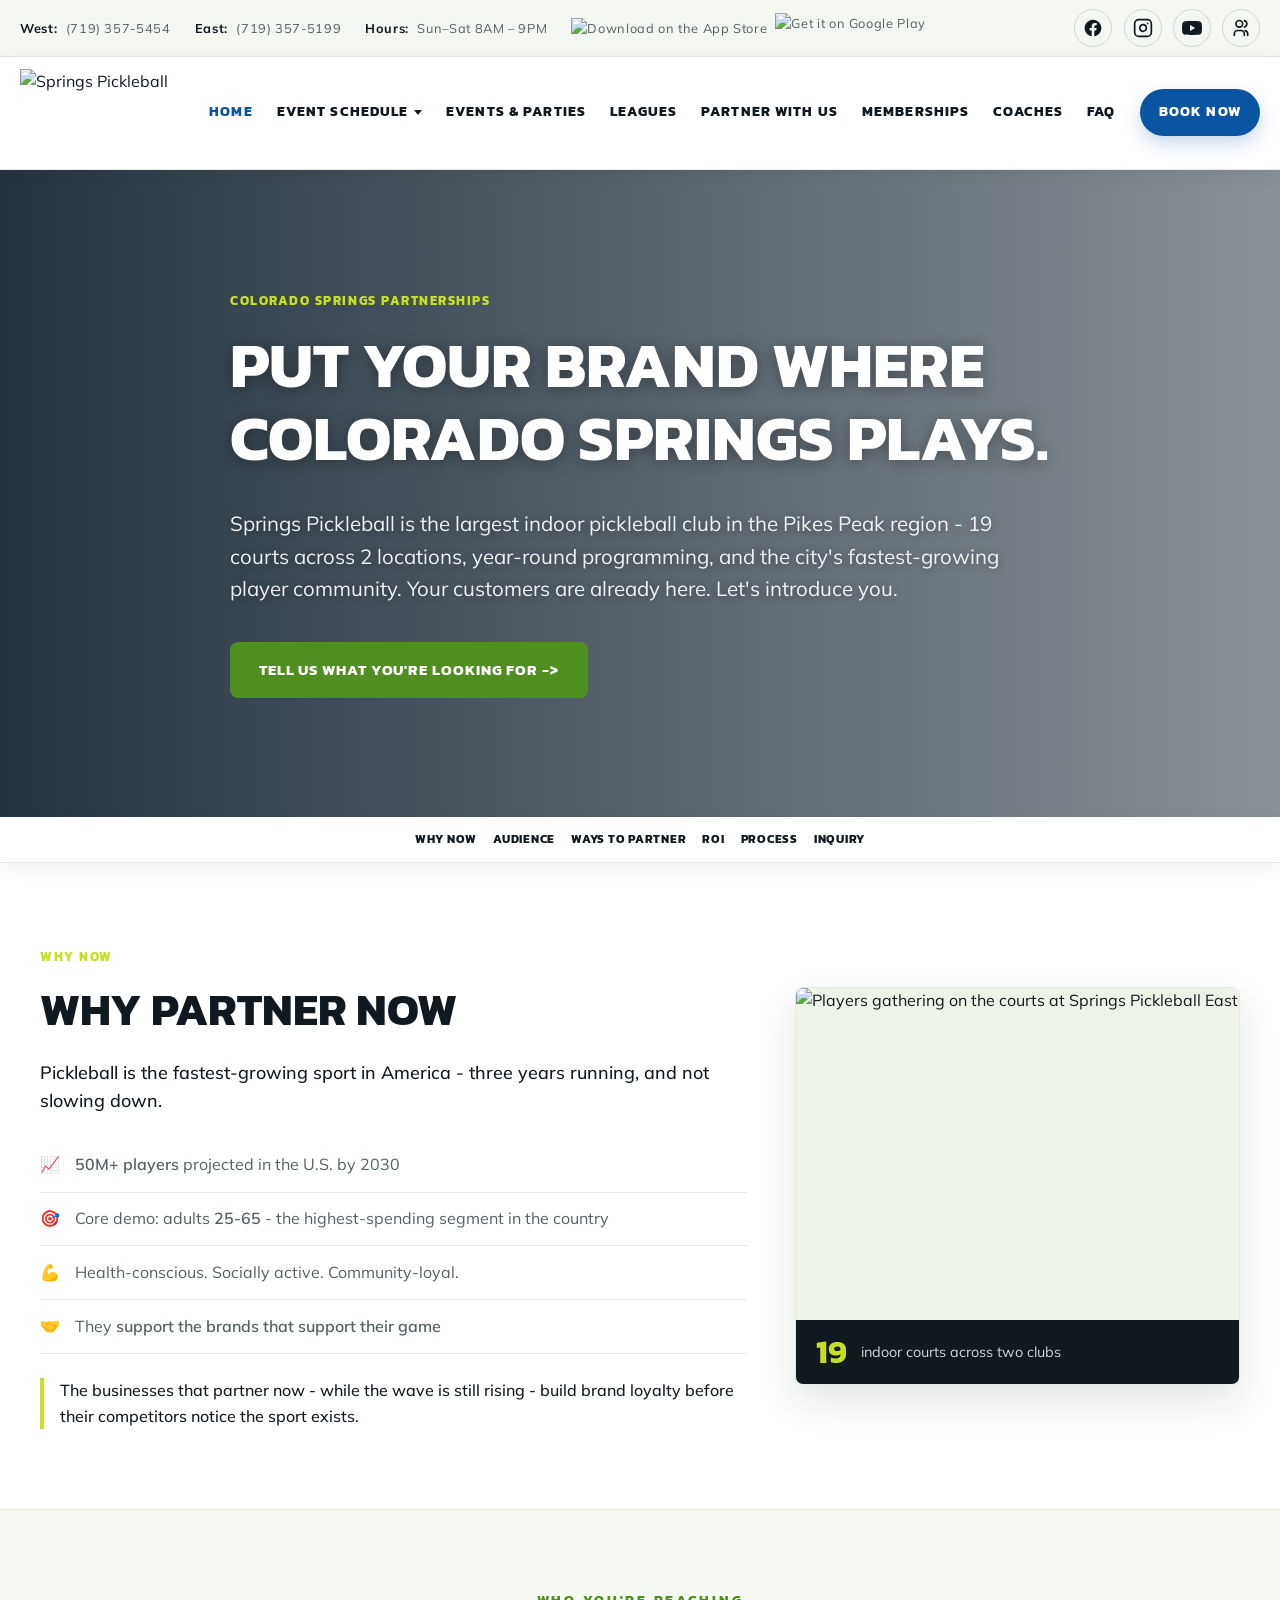
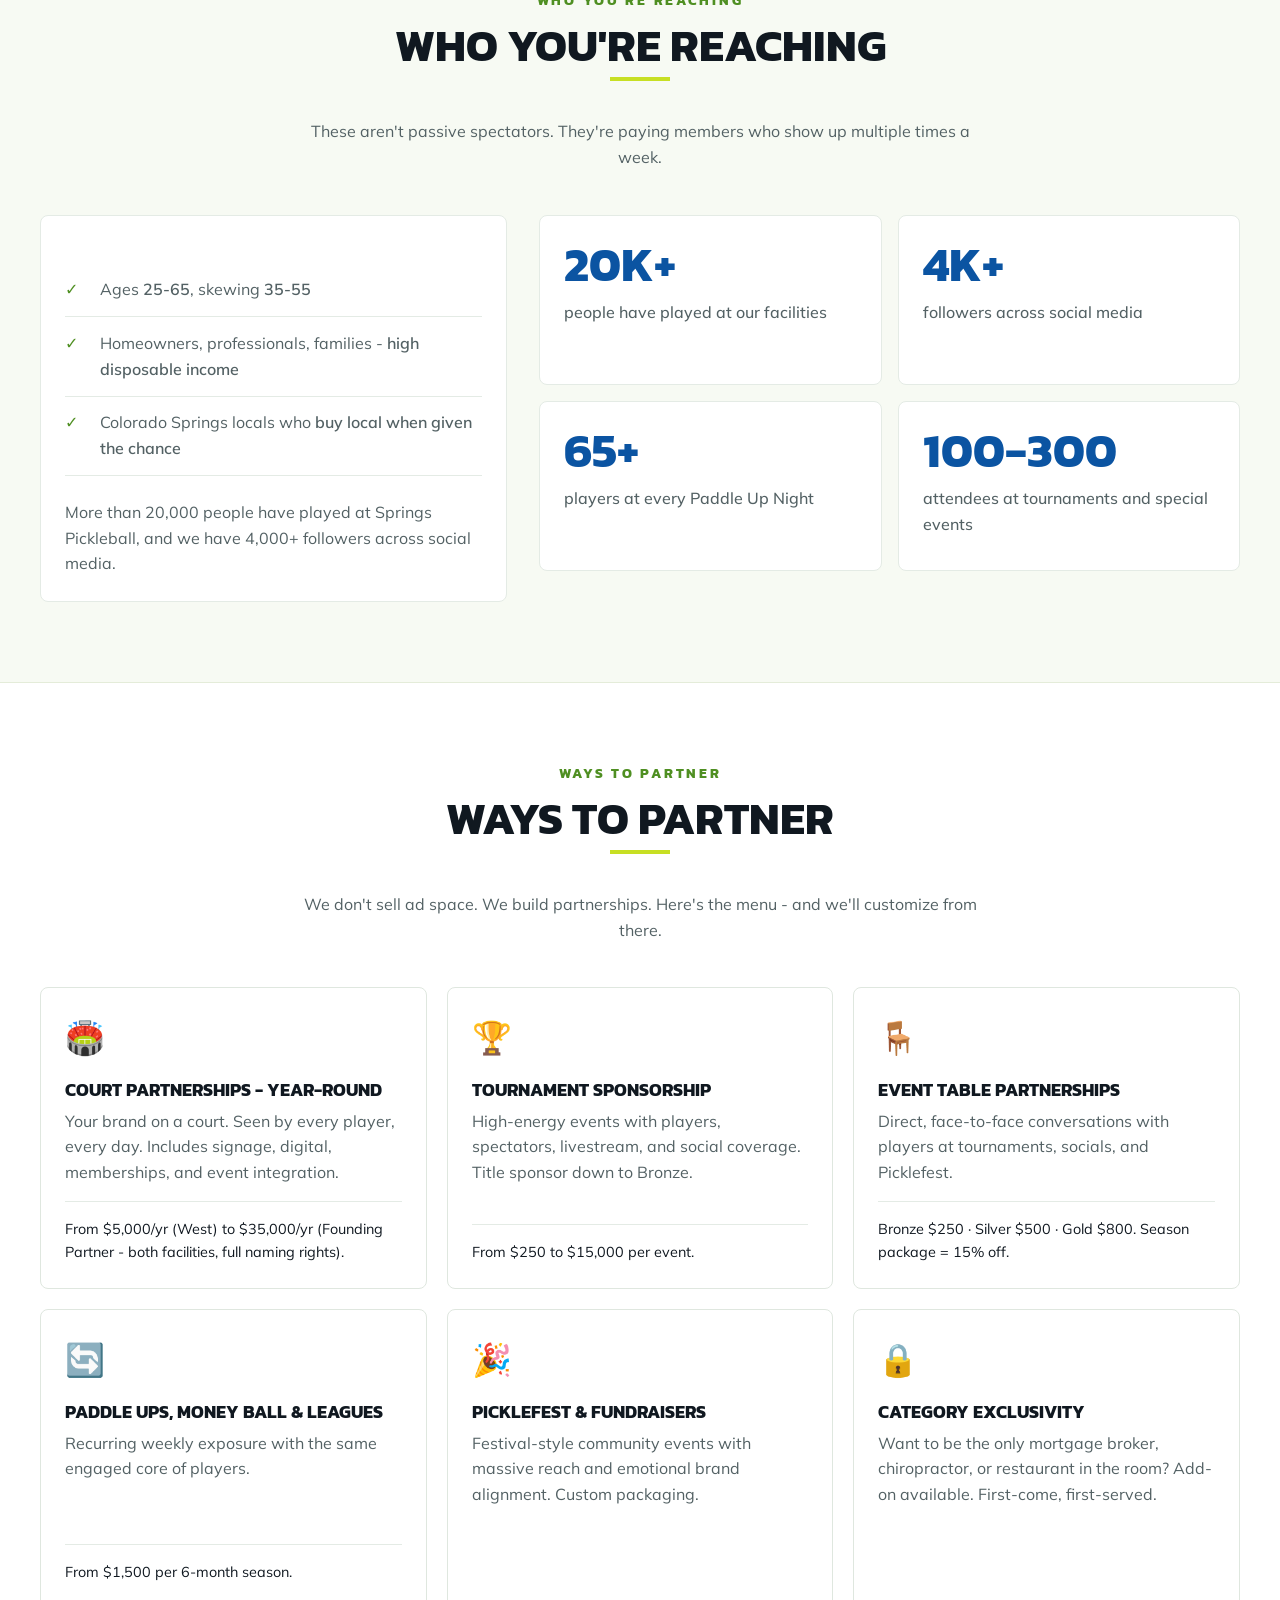
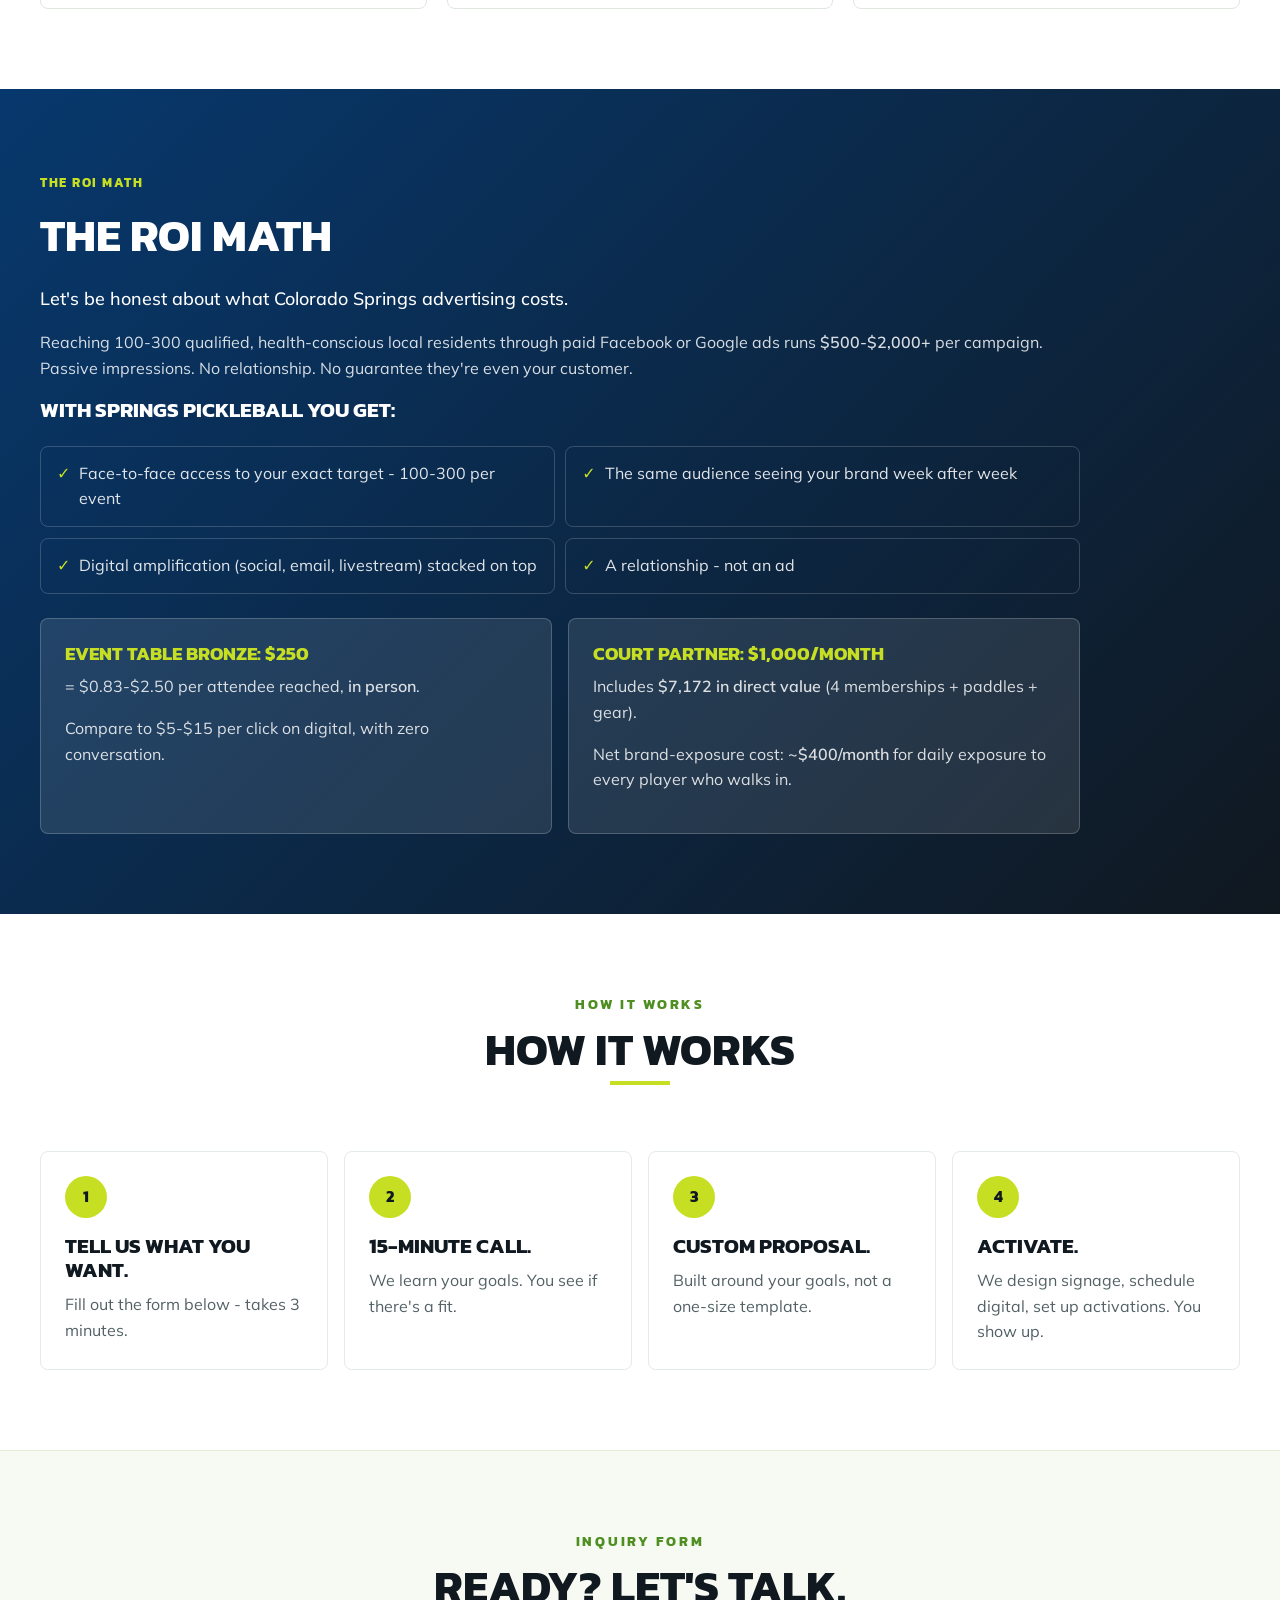
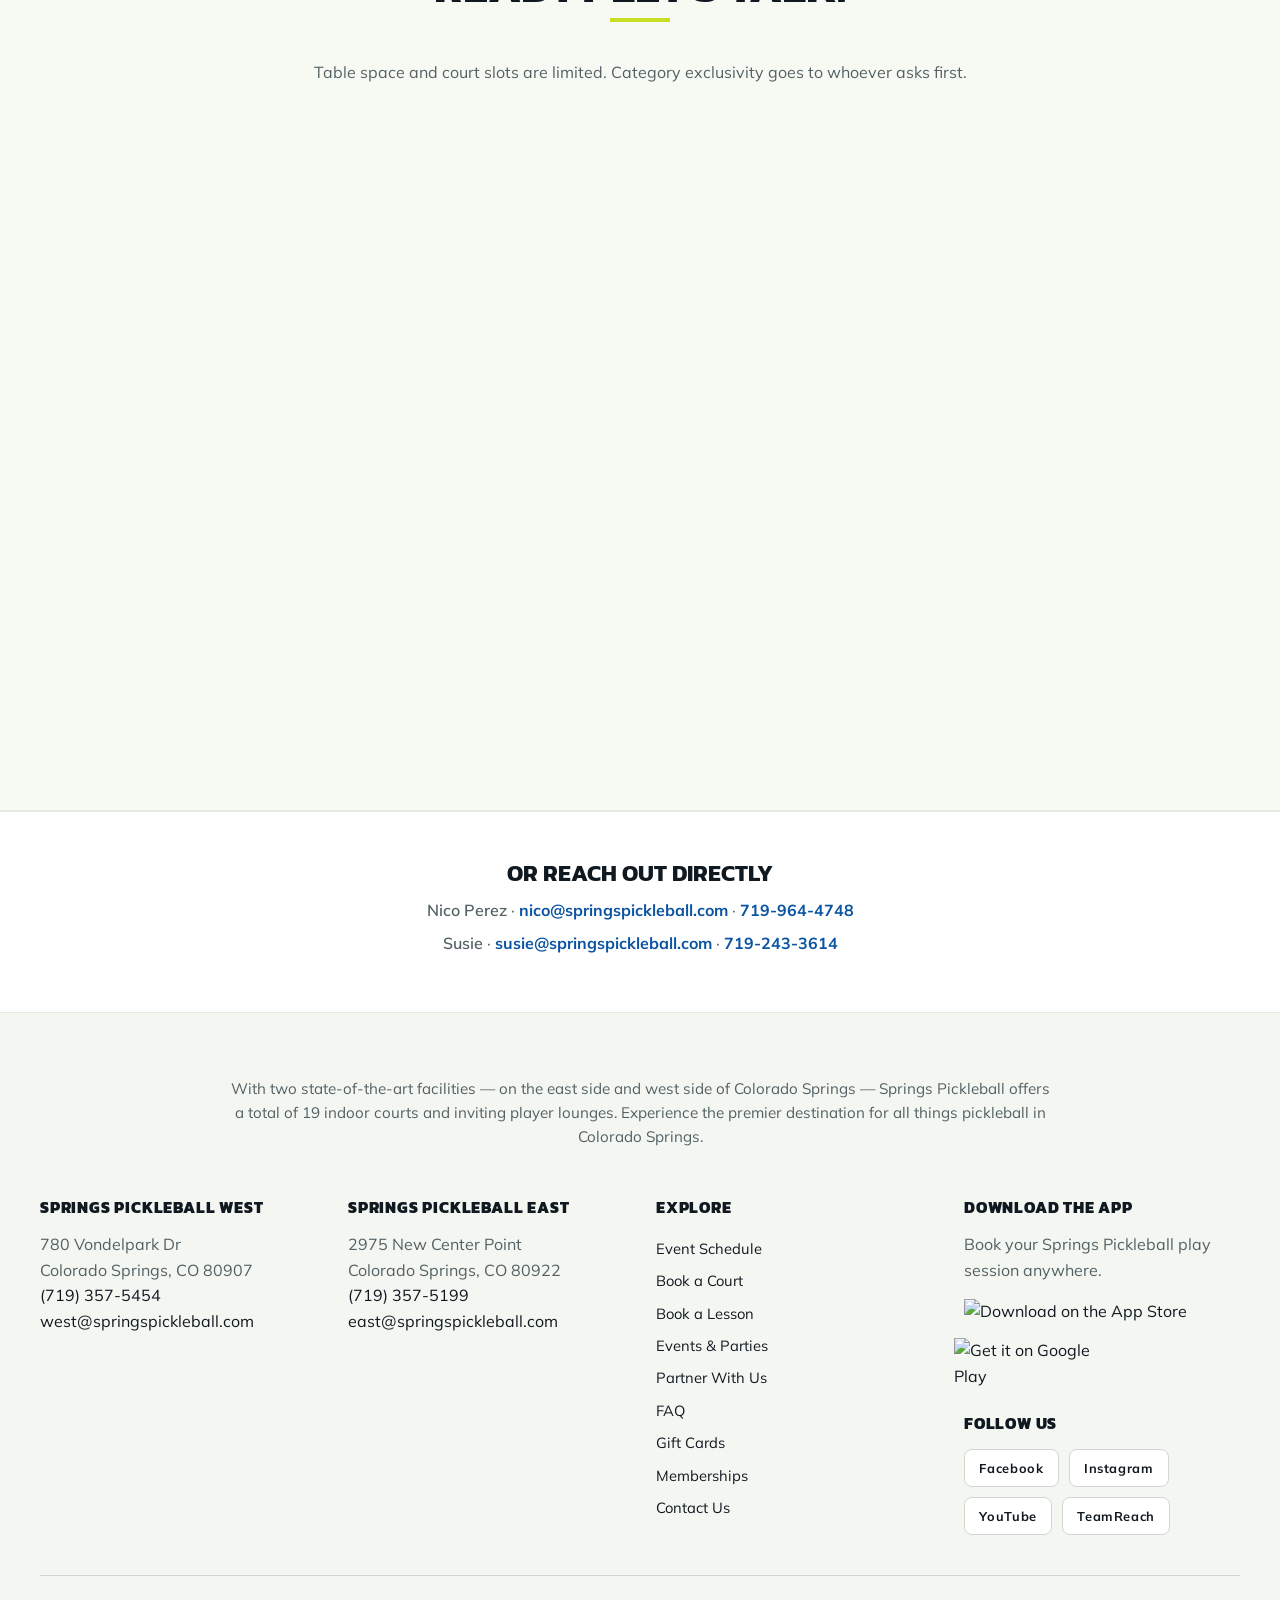
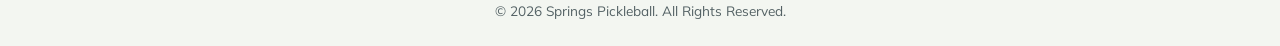
==== commit e6ed095e: "updated buttons" ====
--- a/become-a-sponsor/index.html
+++ b/become-a-sponsor/index.html
@@ -249,11 +249,11 @@
             <li>Homeowners, professionals, families - <strong>high disposable income</strong></li>
             <li>Colorado Springs locals who <strong>buy local when given the chance</strong></li>
           </ul>
-          <p>More than 15,000 people have played at Springs Pickleball, with a social following of 3,000+ across active local communities.</p>
+          <p>More than 20,000 people have played at Springs Pickleball, and we have 4,000+ followers across social media.</p>
         </div>
         <div class="audience-stats">
-          <div class="stat-block"><strong>15K+</strong><span>people have played at our facilities</span></div>
-          <div class="stat-block"><strong>3K+</strong><span>social followers across local channels</span></div>
+          <div class="stat-block"><strong>20K+</strong><span>people have played at our facilities</span></div>
+          <div class="stat-block"><strong>4K+</strong><span>followers across social media</span></div>
           <div class="stat-block"><strong>65+</strong><span>players at every Paddle Up Night</span></div>
           <div class="stat-block"><strong>100-300</strong><span>attendees at tournaments and special events</span></div>
         </div>
--- a/styles.css
+++ b/styles.css
@@ -653,6 +653,37 @@
 }
 .card-links a:hover { color: var(--accent); text-decoration-color: var(--accent); }
 
+.event-category-grid .card-links {
+  display: flex;
+  flex-wrap: wrap;
+  gap: 0.55rem;
+  font-size: 0;
+  line-height: 1;
+}
+.event-category-grid .card-links a {
+  display: inline-flex;
+  align-items: center;
+  gap: 0.45rem;
+  padding: 0.55rem 0.85rem;
+  border: 1px solid #cbd8ce;
+  border-radius: 6px;
+  background: #f3f7f4;
+  color: var(--black);
+  font-size: 0.82rem;
+  line-height: 1.2;
+  text-decoration: none;
+  transition: background 0.15s ease, border-color 0.15s ease, color 0.15s ease, transform 0.15s ease;
+}
+.event-category-grid .card-links a::after { content: "→"; }
+.event-category-grid .card-links a:hover,
+.event-category-grid .card-links a:focus-visible {
+  background: var(--main);
+  border-color: var(--main);
+  color: var(--black);
+  transform: translateY(-1px);
+}
+.event-category-grid .card-links a:focus-visible { outline: 2px solid var(--accent); outline-offset: 2px; }
+
 /* ===== Image locations ===== */
 .locations-photo {
   display: grid;
